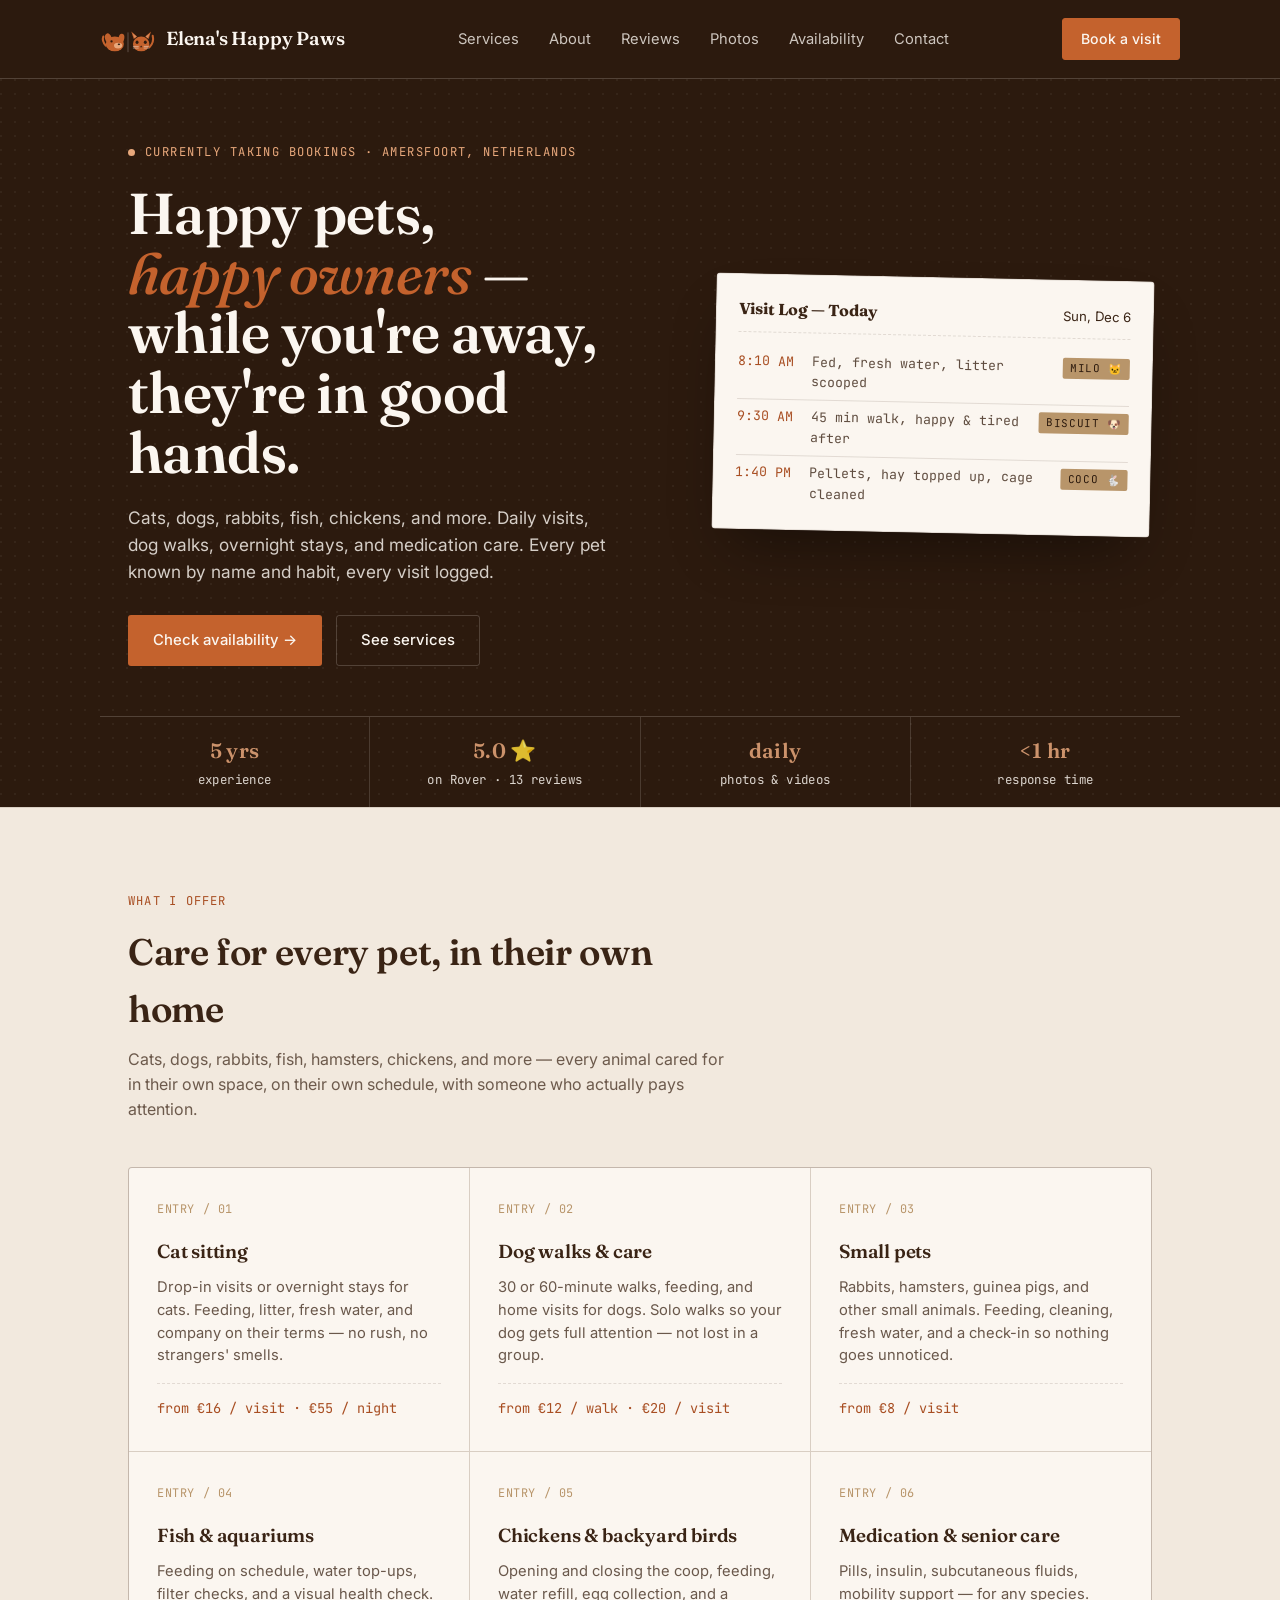
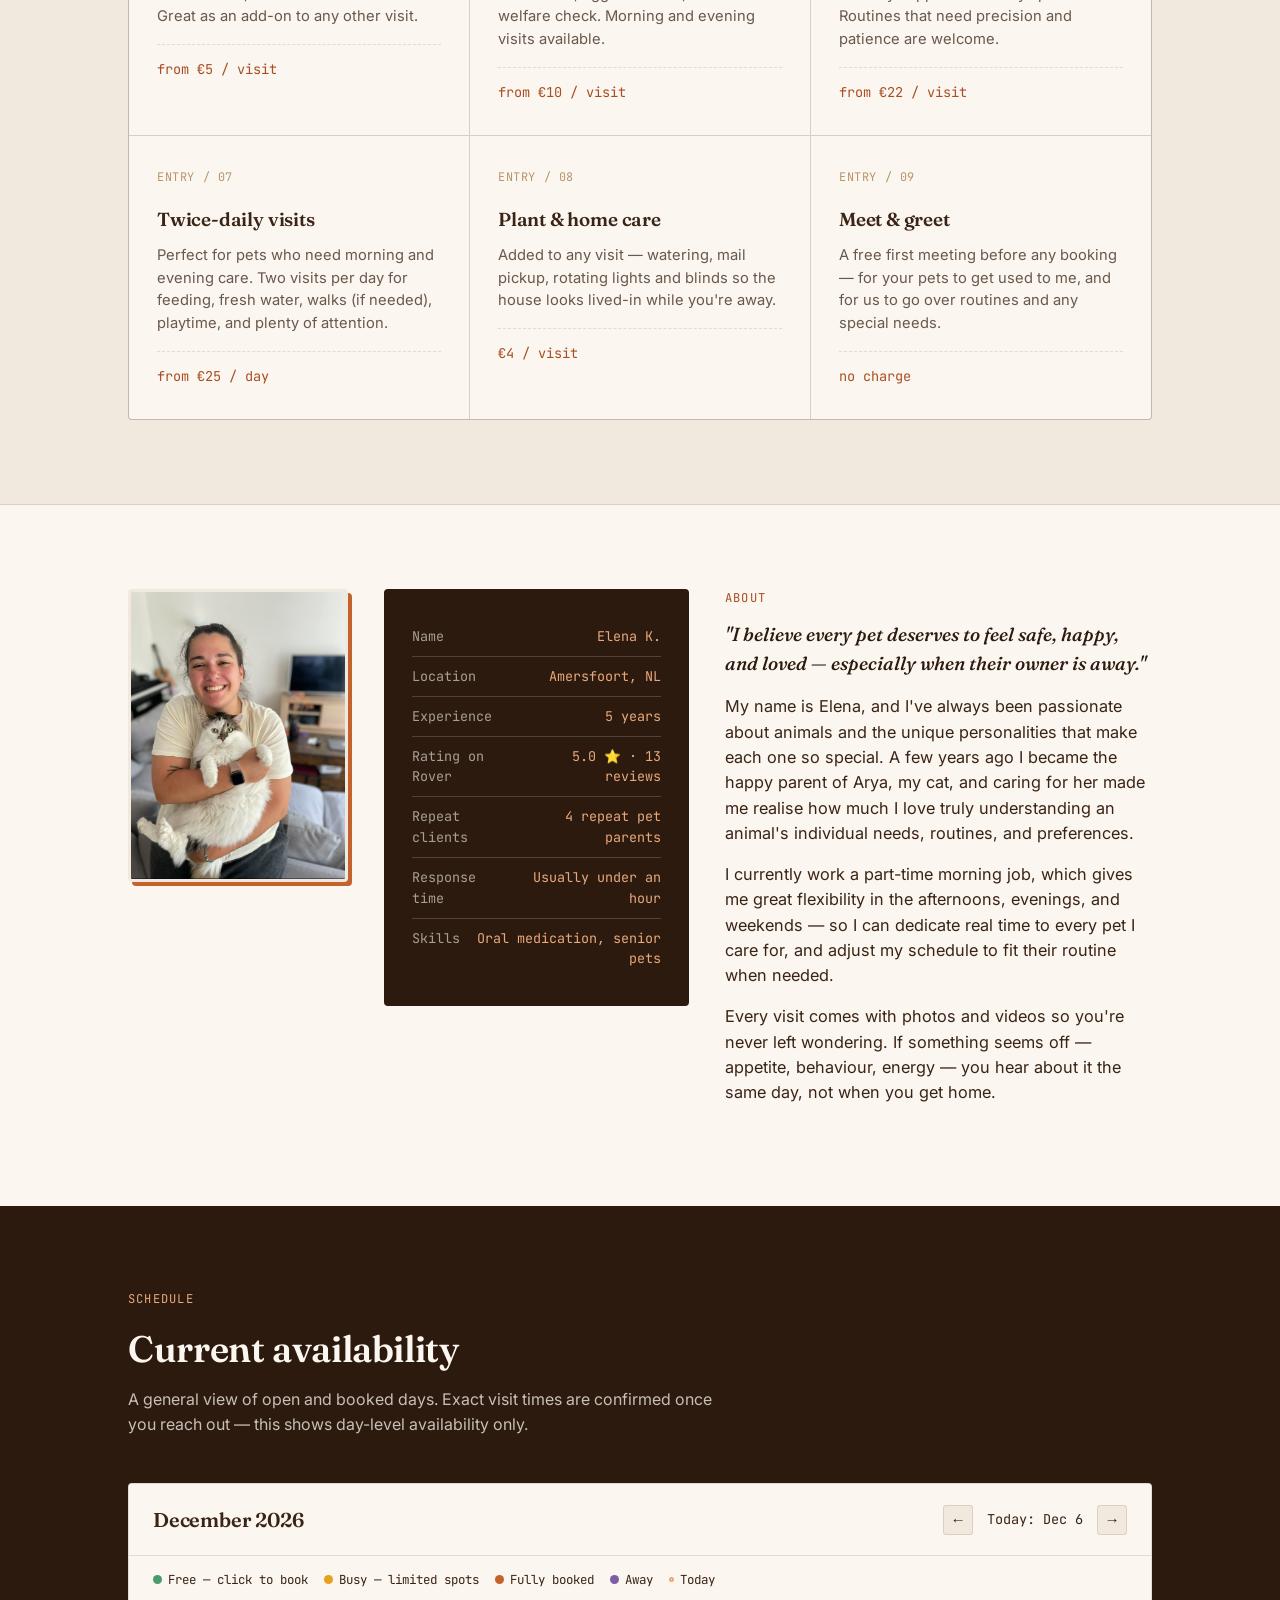
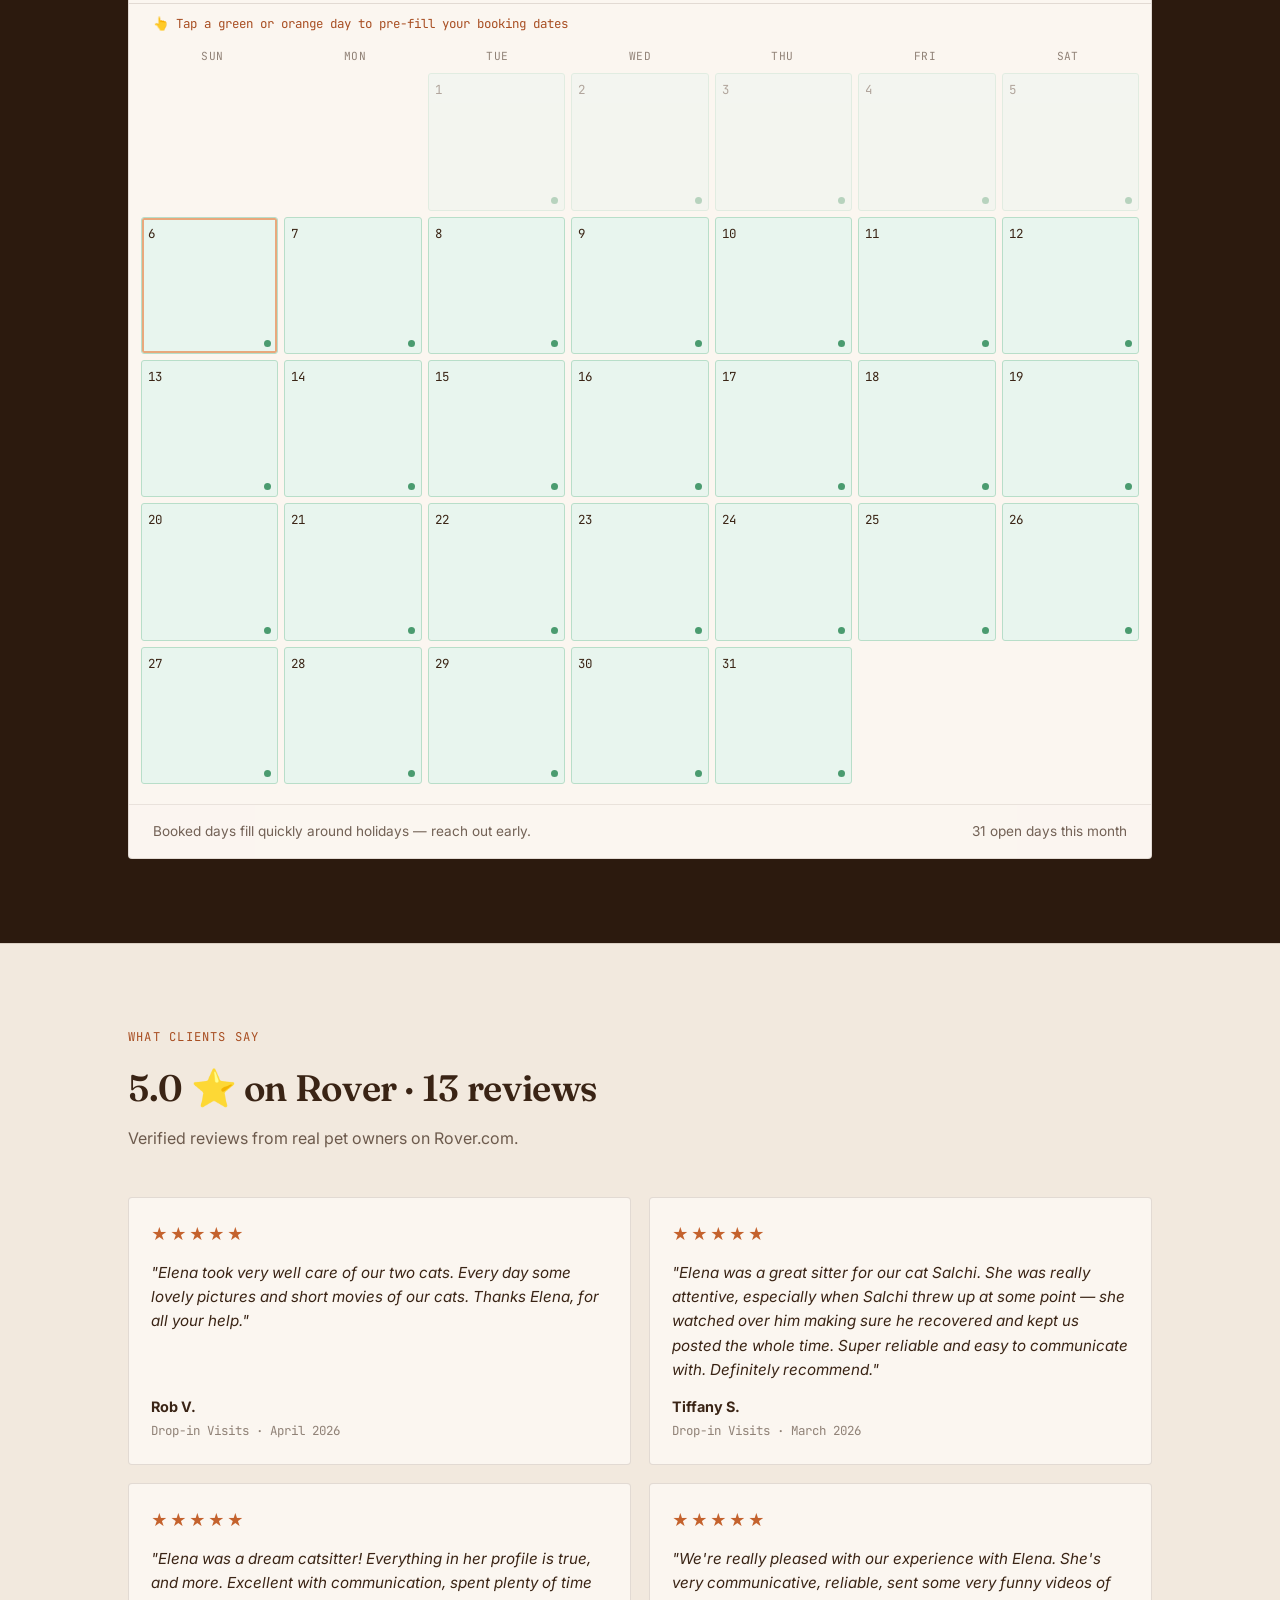
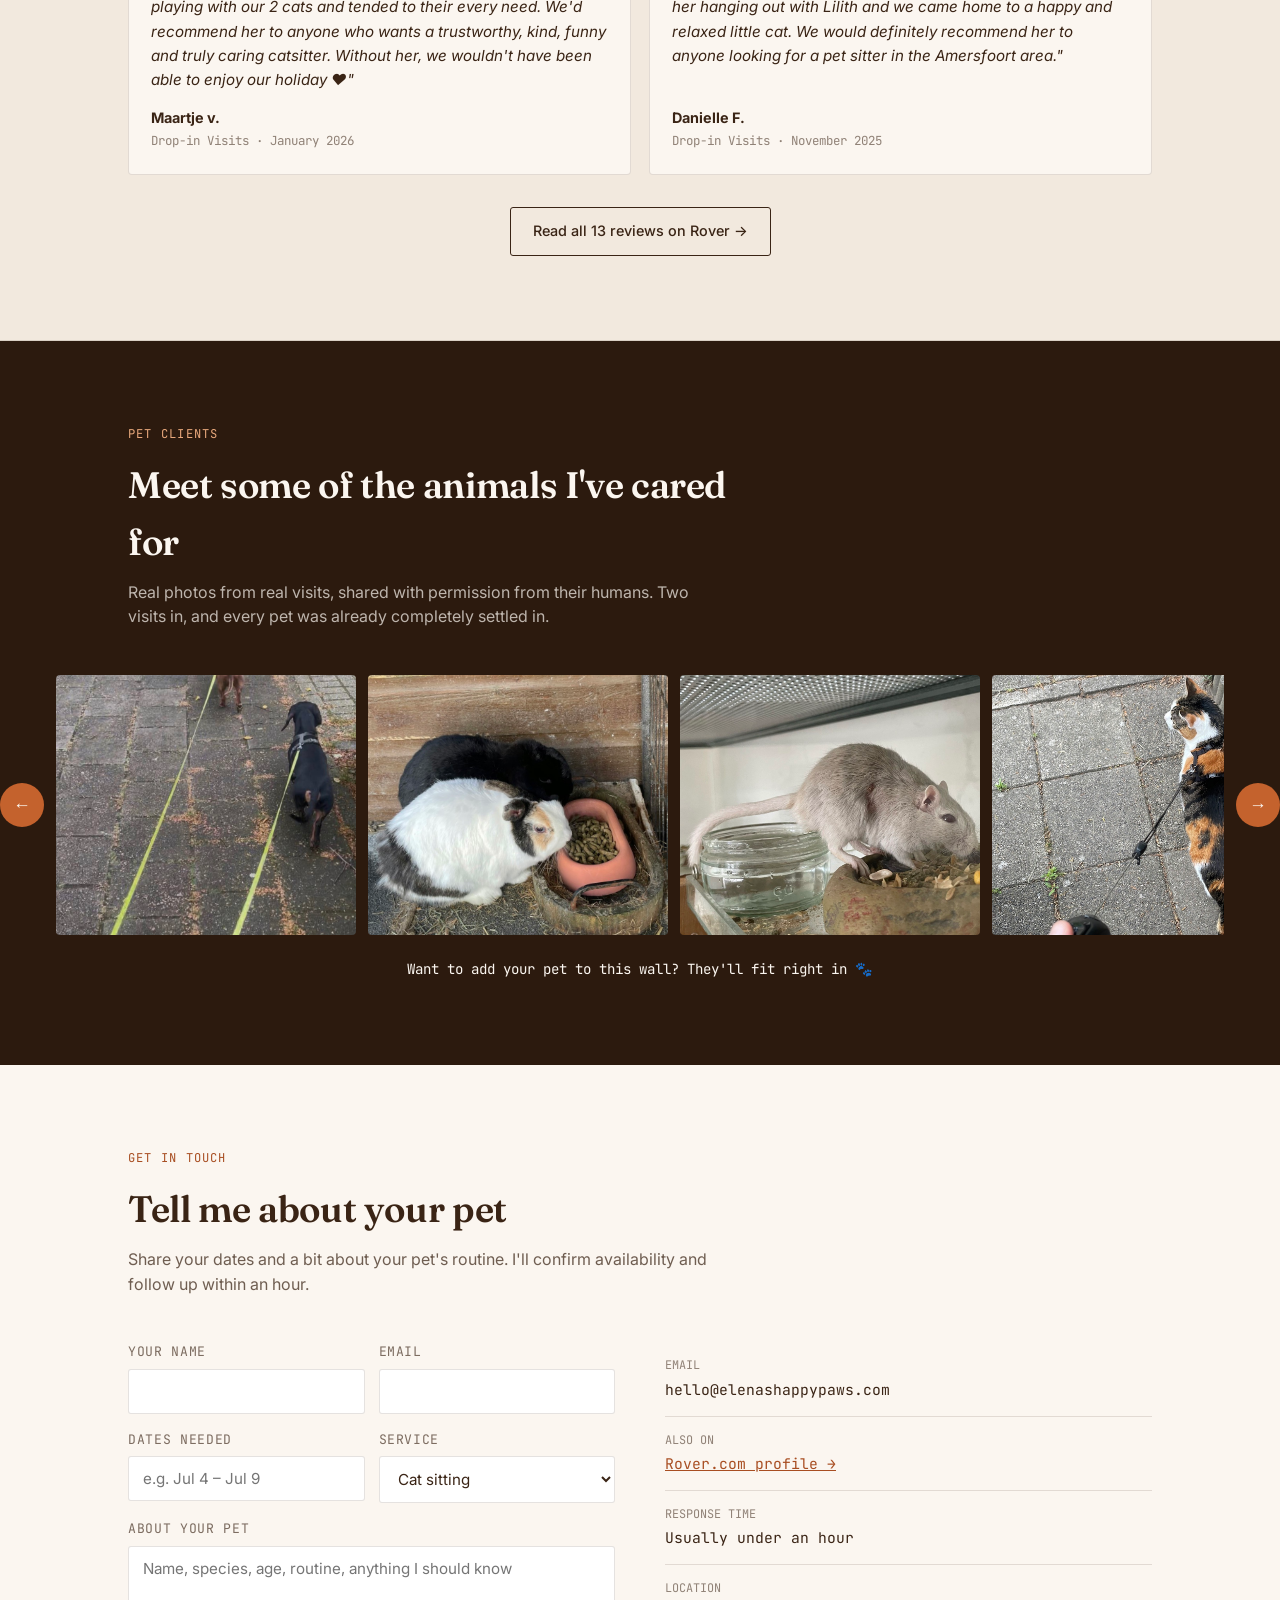
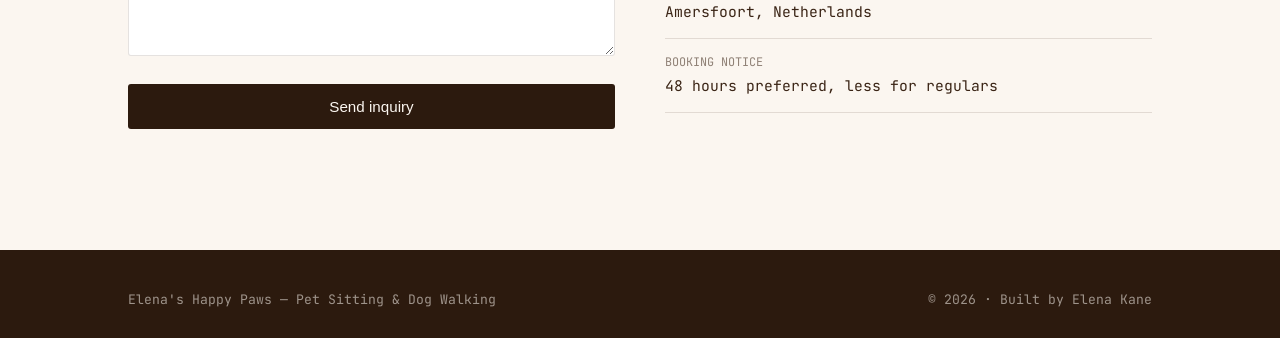
==== index.html @ c8a2ecb5 "automatic aupdates" ====
<!DOCTYPE html>
<html lang="en">
<head>
<meta charset="UTF-8">
<meta name="viewport" content="width=device-width, initial-scale=1.0">
<title>Elena's Happy Paws - Pet Sitting & Dog Walking</title>
<link rel="preconnect" href="https://fonts.googleapis.com">
<link rel="preconnect" href="https://fonts.gstatic.com" crossorigin>
<link href="https://fonts.googleapis.com/css2?family=Fraunces:ital,opsz,wght@0,9..144,400;0,9..144,500;0,9..144,600;0,9..144,700;1,9..144,500&family=Inter:wght@400;500;600&family=JetBrains+Mono:wght@400;500&display=swap" rel="stylesheet">
<style>
  :root{
    --ink:#2C1A0E;
    --paper:#FBF6F0;
    --paper-deep:#F2E9DE;
    --clay:#C4622D;
    --clay-deep:#A84E22;
    --charcoal:#3A2415;
    --sage:#B8956A;
    --ochre:#E8A87C;
    --line: rgba(58,36,21,0.13);
    --line-light: rgba(251,246,240,0.18);
  }
  *{margin:0;padding:0;box-sizing:border-box;}
  html{scroll-behavior:smooth;}
  body{
    background:var(--paper);
    color:var(--charcoal);
    font-family:'Inter',sans-serif;
    line-height:1.55;
    -webkit-font-smoothing:antialiased;
  }
  @media (prefers-reduced-motion: reduce){
    html{scroll-behavior:auto;}
    *{animation-duration:0.01ms !important; transition-duration:0.01ms !important;}
  }
  a{color:inherit;}
  h1,h2,h3{font-family:'Fraunces',serif; font-weight:600; letter-spacing:-0.01em;}
  .wrap{max-width:1080px; margin:0 auto; padding:0 28px;}
  :focus-visible{outline:2px solid var(--clay); outline-offset:3px; border-radius:2px;}

  /* ---------- HEADER ---------- */
  header{
    position:sticky; top:0; z-index:50;
    background:var(--ink);
    color:var(--paper);
    border-bottom:1px solid var(--line-light);
  }
  .nav{
    display:flex; align-items:center; justify-content:space-between;
    padding:18px 28px;
  }
  .brand{
    display:flex; align-items:center; gap:10px;
    font-family:'Fraunces',serif; font-weight:600; font-size:1.18rem;
    color:var(--paper); text-decoration:none;
    letter-spacing:-0.01em;
  }
  .brand .mark{ width:56px; height:34px; flex:none; }
  .navlinks{display:flex; gap:30px; list-style:none; font-size:0.92rem;}
  .navlinks a{text-decoration:none; color:var(--paper); opacity:0.78; transition:opacity .2s;}
  .navlinks a:hover{opacity:1;}
  .nav-cta{
    background:var(--clay); color:var(--paper); padding:9px 18px;
    border-radius:3px; text-decoration:none; font-size:0.88rem; font-weight:500;
    border:1px solid var(--clay); transition:background .2s, color .2s;
  }
  .nav-cta:hover{background:transparent; color:var(--clay);}
  @media (max-width: 720px){
    .navlinks{display:none;}
    .nav-cta{font-size:0.82rem; padding:8px 14px;}
  }

  /* ---------- HERO ---------- */
  .hero{
    background:var(--ink); color:var(--paper);
    position:relative; overflow:hidden; padding:64px 0 0;
  }
  .hero-grain{
    position:absolute; inset:0; opacity:0.05; pointer-events:none;
    background-image: radial-gradient(circle at 1px 1px, var(--paper) 1px, transparent 0);
    background-size: 14px 14px;
  }
  .hero-inner{
    position:relative; z-index:1;
    display:grid; grid-template-columns: 1.1fr 0.9fr; gap:50px;
    align-items:center; padding-bottom:50px;
  }
  @media (max-width: 880px){ .hero-inner{grid-template-columns:1fr; padding-bottom:36px;} }
  .eyebrow{
    font-family:'JetBrains Mono', monospace; font-size:0.76rem;
    letter-spacing:0.12em; text-transform:uppercase; color:var(--ochre);
    display:flex; align-items:center; gap:10px; margin-bottom:22px;
  }
  .eyebrow::before{
    content:""; display:inline-block; width:7px; height:7px;
    background:var(--ochre); border-radius:50%;
    animation:pulse 2.4s ease-in-out infinite;
  }
  @keyframes pulse{0%,100%{opacity:1;} 50%{opacity:.35;}}
  .hero h1{ font-size:clamp(2.4rem, 5vw, 3.6rem); line-height:1.04; margin-bottom:22px; }
  .hero h1 em{ font-style:italic; color:var(--clay); font-weight:500; }
  .hero p.lede{ font-size:1.08rem; max-width:480px; opacity:0.82; margin-bottom:30px; }
  .hero-actions{display:flex; gap:14px; flex-wrap:wrap;}
  .btn{
    display:inline-flex; align-items:center; gap:8px;
    padding:13px 24px; border-radius:3px; text-decoration:none;
    font-size:0.93rem; font-weight:500; font-family:'Inter',sans-serif;
    transition:transform .18s ease, background .18s ease, color .18s ease, border-color .18s;
    border:1px solid transparent; cursor:pointer;
  }
  .btn-primary{background:var(--clay); color:var(--paper);}
  .btn-primary:hover{background:var(--clay-deep); transform:translateY(-1px);}
  .btn-ghost{border-color:var(--line-light); color:var(--paper);}
  .btn-ghost:hover{border-color:var(--paper); transform:translateY(-1px);}

  .logbook-peek{
    background:var(--paper); color:var(--charcoal);
    border-radius:4px; padding:22px 22px 18px;
    font-family:'JetBrains Mono', monospace; font-size:0.82rem;
    box-shadow:0 30px 60px -20px rgba(0,0,0,0.45);
    transform:rotate(1.2deg); border:1px solid var(--line);
  }
  .logbook-peek .lp-head{
    display:flex; justify-content:space-between; align-items:baseline;
    border-bottom:1px dashed var(--line); padding-bottom:10px; margin-bottom:12px;
    font-family:'Inter',sans-serif;
  }
  .logbook-peek .lp-head strong{font-family:'Fraunces',serif; font-size:1rem;}
  .lp-row{display:flex; gap:10px; padding:7px 0; border-bottom:1px solid var(--line); align-items:baseline;}
  .lp-row:last-child{border-bottom:none;}
  .lp-time{color:var(--clay-deep); flex:none; width:64px;}
  .lp-note{color:var(--charcoal); opacity:0.8;}
  .lp-tag{
    margin-left:auto; flex:none; font-size:0.68rem; text-transform:uppercase;
    letter-spacing:0.06em; background:var(--sage); color:var(--ink);
    padding:2px 7px; border-radius:2px;
  }
  .hero-strip{ border-top:1px solid var(--line-light); display:flex; flex-wrap:wrap; }
  .hs-item{
    flex:1; min-width:160px; padding:18px 0; text-align:center;
    border-right:1px solid var(--line-light);
    font-family:'JetBrains Mono', monospace; font-size:0.78rem;
    letter-spacing:0.03em; opacity:0.85;
  }
  .hs-item:last-child{border-right:none;}
  .hs-item b{display:block; font-family:'Fraunces',serif; font-size:1.3rem; font-weight:600; color:var(--ochre); margin-bottom:2px;}

  /* ---------- SECTION SHELL ---------- */
  section{padding:84px 0;}
  .section-head{margin-bottom:46px; max-width:600px;}
  .section-label{
    font-family:'JetBrains Mono', monospace; font-size:0.76rem;
    text-transform:uppercase; letter-spacing:0.1em; color:var(--clay-deep);
    margin-bottom:12px; display:block;
  }
  .section-head h2{font-size:clamp(1.7rem,3vw,2.3rem); margin-bottom:10px;}
  .section-head p{opacity:0.72; font-size:1rem;}

  /* ---------- SERVICES ---------- */
  .services{background:var(--paper-deep); border-top:1px solid var(--line); border-bottom:1px solid var(--line);}
  .service-grid{
    display:grid; grid-template-columns:repeat(3,1fr); gap:1px;
    background:var(--line); border:1px solid var(--line); border-radius:4px; overflow:hidden;
  }
  @media (max-width: 800px){.service-grid{grid-template-columns:1fr;}}
  .service-card{ background:var(--paper); padding:32px 28px; transition:background .25s; }
  .service-card:hover{background:#fff;}
  .service-card .entry-no{
    font-family:'JetBrains Mono', monospace; font-size:0.74rem; color:var(--sage);
    margin-bottom:18px; letter-spacing:0.05em;
  }
  .service-card h3{font-size:1.18rem; margin-bottom:10px;}
  .service-card p{font-size:0.92rem; opacity:0.75; margin-bottom:16px;}
  .service-price{
    font-family:'JetBrains Mono', monospace; font-size:0.85rem;
    color:var(--clay-deep); border-top:1px dashed var(--line); padding-top:14px;
  }

  /* ---------- ABOUT ---------- */
  .about-grid{display:grid; grid-template-columns:220px 1fr 1.4fr; gap:36px; align-items:start;}
  @media (max-width:900px){.about-grid{grid-template-columns:1fr 1fr; gap:28px;}}
  @media (max-width:600px){.about-grid{grid-template-columns:1fr; gap:24px;}}
  .about-card{
    background:var(--ink); color:var(--paper); border-radius:4px;
    padding:28px; font-family:'JetBrains Mono', monospace; font-size:0.84rem;
  }
  .about-card .field{display:flex; justify-content:space-between; padding:9px 0; border-bottom:1px solid var(--line-light);}
  .about-card .field:last-child{border-bottom:none;}
  .about-card .field span:first-child{opacity:0.6;}
  .about-card .field span:last-child{color:var(--ochre); text-align:right;}
  .about-body p{margin-bottom:16px; font-size:1.02rem;}
  .about-body p:first-of-type{font-size:1.18rem; font-family:'Fraunces',serif; font-style:italic; font-weight:500; color:var(--ink);}

  /* Profile photo */
  .profile-photo-wrap{
    position:relative; display:block; width:100%;
  }
  .profile-photo{
    width:100%; border-radius:4px; display:block;
    border:3px solid var(--paper-deep);
    box-shadow: 4px 4px 0 var(--clay);
    object-fit:cover; aspect-ratio:3/4;
    background:var(--paper-deep);
  }
  .profile-photo-placeholder{
    width:100%; aspect-ratio:3/4;
    border-radius:4px; border:2px dashed var(--line);
    background:var(--paper-deep);
    display:flex; flex-direction:column; align-items:center; justify-content:center;
    gap:10px; color:var(--sage); font-family:'JetBrains Mono',monospace; font-size:0.75rem;
    text-align:center; padding:16px;
  }
  .profile-photo-placeholder svg{ opacity:0.4; }

  /* ---------- AVAILABILITY / CALENDAR ---------- */
  .calendar-wrap{ background:var(--ink); color:var(--paper); }
  .cal-card{
    background:var(--paper); color:var(--charcoal); border-radius:4px; overflow:hidden;
    border:1px solid var(--line);
  }
  .cal-top{
    display:flex; align-items:center; justify-content:space-between;
    padding:20px 24px; border-bottom:1px solid var(--line); flex-wrap:wrap; gap:12px;
  }
  .cal-top h3{font-size:1.25rem;}
  .cal-nav{display:flex; align-items:center; gap:14px; font-family:'JetBrains Mono',monospace; font-size:0.85rem;}
  .cal-nav button{
    background:var(--paper-deep); border:1px solid var(--line); border-radius:3px;
    width:30px; height:30px; cursor:pointer; font-size:0.95rem; color:var(--charcoal);
    transition:background .2s;
  }
  .cal-nav button:hover{background:var(--clay); color:var(--paper); border-color:var(--clay);}
  .cal-legend{display:flex; gap:16px; padding:14px 24px; font-size:0.78rem; font-family:'JetBrains Mono',monospace; border-bottom:1px solid var(--line); flex-wrap:wrap;}
  .leg-item{display:flex; align-items:center; gap:6px;}
  .leg-dot{width:9px; height:9px; border-radius:50%;}
  .grid-days{
    display:grid; grid-template-columns:repeat(7,1fr);
    font-family:'JetBrains Mono', monospace; font-size:0.7rem;
    text-transform:uppercase; letter-spacing:0.04em; opacity:0.55;
    padding:14px 12px 0;
  }
  .grid-days div{text-align:center; padding-bottom:8px;}
  .grid-dates{ display:grid; grid-template-columns:repeat(7,1fr); gap:6px; padding:0 12px 20px; }
  .date-cell{
    aspect-ratio:1; border-radius:3px; position:relative;
    display:flex; align-items:flex-start; justify-content:flex-start;
    padding:6px; font-family:'JetBrains Mono', monospace; font-size:0.78rem;
    border:1px solid var(--line); background:var(--paper); color:var(--charcoal);
  }
  .date-cell.empty{border:none; background:transparent;}
  .date-cell.today{box-shadow:inset 0 0 0 2px var(--ochre);}
  .date-cell .dot{ position:absolute; bottom:6px; right:6px; width:7px; height:7px; border-radius:50%; }
  .cal-foot{
    padding:16px 24px; border-top:1px solid var(--line);
    font-size:0.85rem; opacity:0.7; display:flex; justify-content:space-between; flex-wrap:wrap; gap:8px;
  }

  /* ---------- CONTACT ---------- */
  .contact-grid{display:grid; grid-template-columns:1fr 1fr; gap:50px;}
  @media (max-width:800px){.contact-grid{grid-template-columns:1fr;}}
  form{display:flex; flex-direction:column; gap:16px;}
  label{font-size:0.82rem; font-family:'JetBrains Mono',monospace; text-transform:uppercase; letter-spacing:0.05em; opacity:0.65; margin-bottom:6px; display:block;}
  input, textarea, select{
    width:100%; padding:12px 14px; border:1px solid var(--line); border-radius:3px;
    background:#fff; font-family:'Inter',sans-serif; font-size:0.95rem; color:var(--charcoal);
    transition:border-color .2s;
  }
  input:focus, textarea:focus, select:focus{border-color:var(--clay); outline:none;}
  textarea{resize:vertical; min-height:110px;}
  .field-row{display:grid; grid-template-columns:1fr 1fr; gap:14px;}
  @media (max-width:480px){.field-row{grid-template-columns:1fr;}}
  .submit-btn{
    background:var(--ink); color:var(--paper); border:none; padding:14px 24px;
    border-radius:3px; font-size:0.95rem; cursor:pointer; font-weight:500;
    transition:background .2s; margin-top:6px;
  }
  .submit-btn:hover{background:var(--clay-deep);}
  .contact-info{font-family:'JetBrains Mono', monospace; font-size:0.92rem;}
  .contact-info .ci-row{padding:14px 0; border-bottom:1px solid var(--line);}
  .contact-info .ci-row span{display:block; opacity:0.55; font-size:0.74rem; text-transform:uppercase; margin-bottom:4px;}
  .form-status{font-size:0.85rem; margin-top:4px; min-height:1.2em;}

  /* ---------- FOOTER ---------- */
  footer{background:var(--ink); color:var(--paper); padding:40px 0 28px;}
  .foot-inner{display:flex; justify-content:space-between; align-items:center; flex-wrap:wrap; gap:14px;}
  .foot-inner p{font-size:0.82rem; opacity:0.55; font-family:'JetBrains Mono', monospace;}

  /* ---------- REVIEWS ---------- */
  .reviews-section{background:var(--paper-deep); border-top:1px solid var(--line); border-bottom:1px solid var(--line);}
  .reviews-grid{ display:grid; grid-template-columns:repeat(2,1fr); gap:18px; margin-bottom:32px; }
  @media (max-width:700px){.reviews-grid{grid-template-columns:1fr;}}
  .review-card{
    background:var(--paper); border:1px solid var(--line); border-radius:4px;
    padding:24px 22px; display:flex; flex-direction:column; gap:14px;
  }
  .review-stars{color:var(--clay); font-size:1rem; letter-spacing:2px;}
  .review-text{font-size:0.95rem; line-height:1.6; color:var(--charcoal); flex:1; font-style:italic;}
  .review-meta{display:flex; flex-direction:column; gap:2px;}
  .review-meta strong{font-size:0.9rem;}
  .review-meta span{font-size:0.78rem; font-family:'JetBrains Mono',monospace; opacity:0.55;}
  .reviews-cta{text-align:center; margin-top:8px;}
  .btn-outline-dark{
    display:inline-flex; align-items:center; gap:8px;
    padding:12px 22px; border-radius:3px; text-decoration:none;
    font-size:0.9rem; font-weight:500;
    border:1px solid var(--charcoal); color:var(--charcoal);
    transition:background .2s, color .2s;
  }
  .btn-outline-dark:hover{background:var(--charcoal); color:var(--paper);}

  /* ---------- PHOTO STRIP ---------- */
  .gallery-section{background:var(--ink); color:var(--paper); padding:84px 0;}
  .gallery-section .section-head h2{color:var(--paper);}
  .gallery-section .section-head p{color:var(--paper); opacity:0.7;}
  .gallery-section .section-label{color:var(--ochre);}
  .strip-outer{ position:relative; display:flex; align-items:center; margin:0 0 24px; }
  .strip-viewport{ overflow:hidden; flex:1; cursor:grab; }
  .strip-viewport:active{cursor:grabbing;}
  .strip-track{ display:flex; gap:12px; will-change:transform; }
  .strip-slide{ flex:none; width:300px; height:260px; border-radius:4px; overflow:hidden; background:rgba(255,255,255,0.07); }
  .strip-slide img{ width:100%; height:100%; object-fit:cover; display:block; }
  .strip-btn{
    flex:none; width:44px; height:44px;
    background:var(--clay); border:none; border-radius:50%;
    color:var(--paper); font-size:1.1rem; cursor:pointer;
    z-index:2; transition:background .2s;
    display:flex; align-items:center; justify-content:center;
  }
  .strip-btn:hover{background:var(--clay-deep);}
  .strip-btn-left{margin-right:12px;}
  .strip-btn-right{margin-left:12px;}
  .gallery-note{ text-align:center; font-size:0.88rem; opacity:0.6; font-family:'JetBrains Mono',monospace; margin-top:8px; }

  /* ---------- CALENDAR COLOURS ---------- */
  .date-cell.status-free{background:#E8F5EE; border-color:#B8DEC9;}
  .date-cell.status-busy{background:#FEF3E2; border-color:#F5CC80;}
  .date-cell.status-full{background:#FAEAE4; border-color:#E8B49A;}
  .date-cell.status-away{background:#EEE8F5; border-color:#C9B8DE;}
  .date-cell.past{opacity:0.38; pointer-events:none;}
  .status-free .dot{background:#4A9B6F;}
  .status-busy .dot{background:#E8A020;}
  .status-full .dot{background:#C4622D;}
  .status-away .dot{background:#7B5EA7;}

  /* clickable free/busy days */
  .date-cell.clickable{cursor:pointer; transition:transform .15s, box-shadow .15s;}
  .date-cell.clickable:hover{transform:scale(1.08); box-shadow:0 4px 12px rgba(0,0,0,0.13); z-index:2; position:relative;}
  .date-cell.selected{box-shadow:inset 0 0 0 2px var(--clay) !important; font-weight:600;}

  /* small tooltip on hover */
  .date-cell.clickable::after{
    content: attr(data-tip);
    position:absolute; bottom:calc(100% + 6px); left:50%; transform:translateX(-50%);
    background:var(--ink); color:var(--paper);
    font-family:'JetBrains Mono',monospace; font-size:0.65rem;
    padding:4px 8px; border-radius:3px; white-space:nowrap;
    opacity:0; pointer-events:none; transition:opacity .15s;
    z-index:10;
  }
  .date-cell.clickable:hover::after{opacity:1;}

  /* date picker hint under calendar */
  .cal-pick-hint{
    padding:10px 24px 0; font-family:'JetBrains Mono',monospace; font-size:0.78rem;
    color:var(--clay-deep); min-height:1.4em;
  }

  /* reveal-on-scroll */
  .reveal{opacity:0; transform:translateY(16px); transition:opacity .6s ease, transform .6s ease;}
  .reveal.is-visible{opacity:1; transform:translateY(0);}
</style>
</head>
<body>

<header>
  <nav class="nav wrap" style="padding-left:0; padding-right:0;">
    <a href="#top" class="brand">
      <!-- CAT + DOG ICON -->
      <svg class="mark" viewBox="0 0 68 40" fill="none" xmlns="http://www.w3.org/2000/svg">
        <!-- DOG (left) -->
        <ellipse cx="18" cy="26" rx="11" ry="9" fill="#C4622D"/>
        <!-- dog ears -->
        <ellipse cx="10" cy="19" rx="4" ry="6" fill="#C4622D" transform="rotate(-15 10 19)"/>
        <ellipse cx="26" cy="19" rx="3.5" ry="5.5" fill="#C4622D" transform="rotate(10 26 19)"/>
        <!-- dog snout -->
        <ellipse cx="22" cy="28" rx="5" ry="3.5" fill="#E8A87C"/>
        <!-- dog nose -->
        <ellipse cx="23" cy="26.5" rx="1.5" ry="1" fill="#2C1A0E"/>
        <!-- dog eye -->
        <circle cx="14" cy="23" r="1.4" fill="#2C1A0E"/>
        <!-- dog tail -->
        <path d="M7 28 Q2 22 4 17" stroke="#C4622D" stroke-width="2.5" stroke-linecap="round" fill="none"/>

        <!-- divider -->
        <line x1="34" y1="12" x2="34" y2="36" stroke="#FBF6F0" stroke-width="1" opacity="0.3"/>

        <!-- CAT (right) -->
        <ellipse cx="50" cy="26" rx="10" ry="9" fill="#C4622D"/>
        <!-- cat ears — pointy -->
        <polygon points="41,20 38,11 45,17" fill="#C4622D"/>
        <polygon points="59,20 62,11 55,17" fill="#C4622D"/>
        <!-- inner ear -->
        <polygon points="42,19 39.5,13 44.5,17" fill="#E8A87C" opacity="0.6"/>
        <polygon points="58,19 60.5,13 55.5,17" fill="#E8A87C" opacity="0.6"/>
        <!-- cat eyes -->
        <ellipse cx="45" cy="24" rx="1.8" ry="2.2" fill="#2C1A0E"/>
        <ellipse cx="55" cy="24" rx="1.8" ry="2.2" fill="#2C1A0E"/>
        <!-- cat nose -->
        <polygon points="50,28 48.5,30 51.5,30" fill="#2C1A0E"/>
        <!-- cat whiskers -->
        <line x1="40" y1="29" x2="47" y2="29" stroke="#FBF6F0" stroke-width="0.8" opacity="0.7"/>
        <line x1="40" y1="31" x2="47" y2="31" stroke="#FBF6F0" stroke-width="0.8" opacity="0.7"/>
        <line x1="53" y1="29" x2="60" y2="29" stroke="#FBF6F0" stroke-width="0.8" opacity="0.7"/>
        <line x1="53" y1="31" x2="60" y2="31" stroke="#FBF6F0" stroke-width="0.8" opacity="0.7"/>
        <!-- cat tail -->
        <path d="M60 30 Q66 24 64 16" stroke="#C4622D" stroke-width="2.5" stroke-linecap="round" fill="none"/>
      </svg>
      Elena's Happy Paws
    </a>
    <ul class="navlinks">
      <li><a href="#services">Services</a></li>
      <li><a href="#about">About</a></li>
      <li><a href="#reviews">Reviews</a></li>
      <li><a href="#photos">Photos</a></li>
      <li><a href="#availability">Availability</a></li>
      <li><a href="#contact">Contact</a></li>
    </ul>
    <a href="#contact" class="nav-cta">Book a visit</a>
  </nav>
</header>

<main id="top">

  <!-- HERO -->
  <div class="hero">
    <div class="hero-grain"></div>
    <div class="wrap hero-inner">
      <div>
        <span class="eyebrow">Currently taking bookings · Amersfoort, Netherlands</span>
        <h1>Happy pets,<br><em>happy owners</em> —<br>while you're away,<br>they're in good hands.</h1>
        <p class="lede">Cats, dogs, rabbits, fish, chickens, and more. Daily visits, dog walks, overnight stays, and medication care. Every pet known by name and habit, every visit logged.</p>
        <div class="hero-actions">
          <a href="#contact" class="btn btn-primary">Check availability →</a>
          <a href="#services" class="btn btn-ghost">See services</a>
        </div>
      </div>
      <div>
        <div class="logbook-peek">
          <div class="lp-head">
            <strong>Visit Log — Today</strong>
            <span id="logbook-date"></span>
          </div>
          <div class="lp-row"><span class="lp-time">8:10 AM</span><span class="lp-note">Fed, fresh water, litter scooped</span><span class="lp-tag">Milo 🐱</span></div>
          <div class="lp-row"><span class="lp-time">9:30 AM</span><span class="lp-note">45 min walk, happy &amp; tired after</span><span class="lp-tag">Biscuit 🐶</span></div>
          <div class="lp-row"><span class="lp-time">1:40 PM</span><span class="lp-note">Pellets, hay topped up, cage cleaned</span><span class="lp-tag">Coco 🐇</span></div>
        </div>
      </div>
    </div>
    <div class="wrap hero-strip" style="padding:0;">
      <div class="hs-item"><b>5 yrs</b>experience</div>
      <div class="hs-item"><b>5.0 ⭐</b>on Rover · 13 reviews</div>
      <div class="hs-item"><b>daily</b>photos &amp; videos</div>
      <div class="hs-item"><b>&lt;1 hr</b>response time</div>
    </div>
  </div>

  <!-- SERVICES -->
  <section class="services" id="services">
    <div class="wrap">
      <div class="section-head reveal">
        <span class="section-label">What I offer</span>
        <h2>Care for every pet, in their own home</h2>
        <p>Cats, dogs, rabbits, fish, hamsters, chickens, and more — every animal cared for in their own space, on their own schedule, with someone who actually pays attention.</p>
      </div>
      <div class="service-grid reveal">
        <div class="service-card">
          <div class="entry-no">ENTRY / 01</div>
          <h3>Cat sitting</h3>
          <p>Drop-in visits or overnight stays for cats. Feeding, litter, fresh water, and company on their terms — no rush, no strangers' smells.</p>
          <div class="service-price">from €16 / visit · €55 / night</div>
        </div>
        <div class="service-card">
          <div class="entry-no">ENTRY / 02</div>
          <h3>Dog walks &amp; care</h3>
          <p>30 or 60-minute walks, feeding, and home visits for dogs. Solo walks so your dog gets full attention — not lost in a group.</p>
          <div class="service-price">from €12 / walk · €20 / visit</div>
        </div>
        <div class="service-card">
          <div class="entry-no">ENTRY / 03</div>
          <h3>Small pets</h3>
          <p>Rabbits, hamsters, guinea pigs, and other small animals. Feeding, cleaning, fresh water, and a check-in so nothing goes unnoticed.</p>
          <div class="service-price">from €8 / visit</div>
        </div>
        <div class="service-card">
          <div class="entry-no">ENTRY / 04</div>
          <h3>Fish &amp; aquariums</h3>
          <p>Feeding on schedule, water top-ups, filter checks, and a visual health check. Great as an add-on to any other visit.</p>
          <div class="service-price">from €5 / visit</div>
        </div>
        <div class="service-card">
          <div class="entry-no">ENTRY / 05</div>
          <h3>Chickens &amp; backyard birds</h3>
          <p>Opening and closing the coop, feeding, water refill, egg collection, and a welfare check. Morning and evening visits available.</p>
          <div class="service-price">from €10 / visit</div>
        </div>
        <div class="service-card">
          <div class="entry-no">ENTRY / 06</div>
          <h3>Medication &amp; senior care</h3>
          <p>Pills, insulin, subcutaneous fluids, mobility support — for any species. Routines that need precision and patience are welcome.</p>
          <div class="service-price">from €22 / visit</div>
        </div>
        <div class="service-card">
          <div class="entry-no">ENTRY / 07</div>
          <h3>Twice-daily visits</h3>
          <p>Perfect for pets who need morning and evening care. Two visits per day for feeding, fresh water, walks (if needed), playtime, and plenty of attention.</p>
          <div class="service-price">from €25 / day</div>
        </div>
        <div class="service-card">
          <div class="entry-no">ENTRY / 08</div>
          <h3>Plant &amp; home care</h3>
          <p>Added to any visit — watering, mail pickup, rotating lights and blinds so the house looks lived-in while you're away.</p>
          <div class="service-price">€4 / visit</div>
        </div>
        <div class="service-card">
          <div class="entry-no">ENTRY / 09</div>
          <h3>Meet &amp; greet</h3>
          <p>A free first meeting before any booking — for your pets to get used to me, and for us to go over routines and any special needs.</p>
          <div class="service-price">no charge</div>
        </div>
      </div>
    </div>
  </section>

  <section id="about">
    <div class="wrap about-grid">

      <!-- Column 1: Profile photo -->
      <div class="profile-photo-wrap reveal">
        <img
          src="images/elena.jpg"
          alt="Elena — Elena's Happy Paws"
          class="profile-photo"
          onerror="this.style.display='none'; this.nextElementSibling.style.display='flex';"
        >
        <div class="profile-photo-placeholder" style="display:none;">
          <svg width="40" height="40" viewBox="0 0 48 48" fill="none">
            <circle cx="24" cy="18" r="10" stroke="#B8956A" stroke-width="2"/>
            <path d="M6 42 C6 32 42 32 42 42" stroke="#B8956A" stroke-width="2" stroke-linecap="round"/>
          </svg>
          <span>Upload <strong>images/elena.jpg</strong><br>to GitHub</span>
        </div>
      </div>

      <!-- Column 2: Info card -->
      <div class="about-card reveal">
        <div class="field"><span>Name</span><span>Elena K.</span></div>
        <div class="field"><span>Location</span><span>Amersfoort, NL</span></div>
        <div class="field"><span>Experience</span><span>5 years</span></div>
        <div class="field"><span>Rating on Rover</span><span>5.0 ⭐ · 13 reviews</span></div>
        <div class="field"><span>Repeat clients</span><span>4 repeat pet parents</span></div>
        <div class="field"><span>Response time</span><span>Usually under an hour</span></div>
        <div class="field"><span>Skills</span><span>Oral medication, senior pets</span></div>
      </div>

      <!-- Column 3: Bio text -->
      <div class="about-body reveal">
        <span class="section-label">About</span>
        <p>"I believe every pet deserves to feel safe, happy, and loved — especially when their owner is away."</p>
        <p>My name is Elena, and I've always been passionate about animals and the unique personalities that make each one so special. A few years ago I became the happy parent of Arya, my cat, and caring for her made me realise how much I love truly understanding an animal's individual needs, routines, and preferences.</p>
        <p>I currently work a part-time morning job, which gives me great flexibility in the afternoons, evenings, and weekends — so I can dedicate real time to every pet I care for, and adjust my schedule to fit their routine when needed.</p>
        <p>Every visit comes with photos and videos so you're never left wondering. If something seems off — appetite, behaviour, energy — you hear about it the same day, not when you get home.</p>
      </div>

    </div>
  </section>

  <!-- AVAILABILITY CALENDAR -->
  <section class="calendar-wrap" id="availability">
    <div class="wrap">
      <div class="section-head reveal" style="color:var(--paper);">
        <span class="section-label" style="color:var(--ochre);">Schedule</span>
        <h2 style="color:var(--paper);">Current availability</h2>
        <p style="opacity:0.75;">A general view of open and booked days. Exact visit times are confirmed once you reach out — this shows day-level availability only.</p>
      </div>
      <div class="cal-card reveal">
        <div class="cal-top">
          <h3 id="cal-month-label"></h3>
          <div class="cal-nav">
            <button id="cal-prev" aria-label="Previous month">←</button>
            <span id="cal-today-label"></span>
            <button id="cal-next" aria-label="Next month">→</button>
          </div>
        </div>
        <div class="cal-legend">
          <div class="leg-item"><span class="leg-dot" style="background:#4A9B6F;"></span> Free — click to book</div>
          <div class="leg-item"><span class="leg-dot" style="background:#E8A020;"></span> Busy — limited spots</div>
          <div class="leg-item"><span class="leg-dot" style="background:#C4622D;"></span> Fully booked</div>
          <div class="leg-item"><span class="leg-dot" style="background:#7B5EA7;"></span> Away</div>
          <div class="leg-item"><span class="leg-dot" style="background:transparent; border:2px solid var(--ochre); width:5px; height:5px;"></span> Today</div>
        </div>
        <div class="cal-pick-hint" id="cal-pick-hint">👆 Tap a green or orange day to pre-fill your booking dates</div>
        <div class="grid-days">
          <div>Sun</div><div>Mon</div><div>Tue</div><div>Wed</div><div>Thu</div><div>Fri</div><div>Sat</div>
        </div>
        <div class="grid-dates" id="cal-grid"></div>
        <div class="cal-foot">
          <span>Booked days fill quickly around holidays — reach out early.</span>
          <span id="cal-open-count"></span>
        </div>
      </div>
    </div>
  </section>

  <!-- REVIEWS -->
  <section class="reviews-section" id="reviews">
    <div class="wrap">
      <div class="section-head reveal">
        <span class="section-label">What clients say</span>
        <h2>5.0 ⭐ on Rover · 13 reviews</h2>
        <p>Verified reviews from real pet owners on Rover.com.</p>
      </div>
      <div class="reviews-grid reveal">
        <div class="review-card">
          <div class="review-stars">★★★★★</div>
          <p class="review-text">"Elena took very well care of our two cats. Every day some lovely pictures and short movies of our cats. Thanks Elena, for all your help."</p>
          <div class="review-meta"><strong>Rob V.</strong><span>Drop-in Visits · April 2026</span></div>
        </div>
        <div class="review-card">
          <div class="review-stars">★★★★★</div>
          <p class="review-text">"Elena was a great sitter for our cat Salchi. She was really attentive, especially when Salchi threw up at some point — she watched over him making sure he recovered and kept us posted the whole time. Super reliable and easy to communicate with. Definitely recommend."</p>
          <div class="review-meta"><strong>Tiffany S.</strong><span>Drop-in Visits · March 2026</span></div>
        </div>
        <div class="review-card">
          <div class="review-stars">★★★★★</div>
          <p class="review-text">"Elena was a dream catsitter! Everything in her profile is true, and more. Excellent with communication, spent plenty of time playing with our 2 cats and tended to their every need. We'd recommend her to anyone who wants a trustworthy, kind, funny and truly caring catsitter. Without her, we wouldn't have been able to enjoy our holiday ❤️"</p>
          <div class="review-meta"><strong>Maartje v.</strong><span>Drop-in Visits · January 2026</span></div>
        </div>
        <div class="review-card">
          <div class="review-stars">★★★★★</div>
          <p class="review-text">"We're really pleased with our experience with Elena. She's very communicative, reliable, sent some very funny videos of her hanging out with Lilith and we came home to a happy and relaxed little cat. We would definitely recommend her to anyone looking for a pet sitter in the Amersfoort area."</p>
          <div class="review-meta"><strong>Danielle F.</strong><span>Drop-in Visits · November 2025</span></div>
        </div>
      </div>
      <div class="reviews-cta reveal">
        <a href="https://www.rover.com/members/elena-k-trusted-by-cats-approved-by-dogs/" target="_blank" rel="noopener" class="btn btn-outline-dark">Read all 13 reviews on Rover →</a>
      </div>
    </div>
  </section>

  <!-- PHOTO STRIP -->
  <section class="gallery-section" id="photos">
    <div class="wrap">
      <div class="section-head reveal">
        <span class="section-label">Pet clients</span>
        <h2>Meet some of the animals I've cared for</h2>
        <p>Real photos from real visits, shared with permission from their humans. Two visits in, and every pet was already completely settled in.</p>
      </div>
    </div>
    <div class="strip-outer reveal">
      <button class="strip-btn strip-btn-left" id="stripPrev" aria-label="Previous photos">←</button>
      <div class="strip-viewport" id="stripViewport">
        <div class="strip-track" id="stripTrack">
          <!-- =====================================================
               ADD YOUR PHOTOS HERE
               Upload photos to your GitHub /images folder
               named pet1.jpg, pet2.jpg ... pet25.jpg
          ====================================================== -->
          <div class="strip-slide"><img src="images/pet1.jpg"  alt="Pet photo 1"  onerror="this.closest('.strip-slide').style.display='none'"></div>
          <div class="strip-slide"><img src="images/pet2.jpg"  alt="Pet photo 2"  onerror="this.closest('.strip-slide').style.display='none'"></div>
          <div class="strip-slide"><img src="images/pet3.jpg"  alt="Pet photo 3"  onerror="this.closest('.strip-slide').style.display='none'"></div>
          <div class="strip-slide"><img src="images/pet4.jpg"  alt="Pet photo 4"  onerror="this.closest('.strip-slide').style.display='none'"></div>
          <div class="strip-slide"><img src="images/pet5.jpg"  alt="Pet photo 5"  onerror="this.closest('.strip-slide').style.display='none'"></div>
          <div class="strip-slide"><img src="images/pet6.jpg"  alt="Pet photo 6"  onerror="this.closest('.strip-slide').style.display='none'"></div>
          <div class="strip-slide"><img src="images/pet7.jpg"  alt="Pet photo 7"  onerror="this.closest('.strip-slide').style.display='none'"></div>
          <div class="strip-slide"><img src="images/pet8.jpg"  alt="Pet photo 8"  onerror="this.closest('.strip-slide').style.display='none'"></div>
          <div class="strip-slide"><img src="images/pet9.jpg"  alt="Pet photo 9"  onerror="this.closest('.strip-slide').style.display='none'"></div>
          <div class="strip-slide"><img src="images/pet10.jpg" alt="Pet photo 10" onerror="this.closest('.strip-slide').style.display='none'"></div>
          <div class="strip-slide"><img src="images/pet11.jpg" alt="Pet photo 11" onerror="this.closest('.strip-slide').style.display='none'"></div>
          <div class="strip-slide"><img src="images/pet12.jpg" alt="Pet photo 12" onerror="this.closest('.strip-slide').style.display='none'"></div>
          <div class="strip-slide"><img src="images/pet13.jpg" alt="Pet photo 13" onerror="this.closest('.strip-slide').style.display='none'"></div>
          <div class="strip-slide"><img src="images/pet14.jpg" alt="Pet photo 14" onerror="this.closest('.strip-slide').style.display='none'"></div>
          <div class="strip-slide"><img src="images/pet15.jpg" alt="Pet photo 15" onerror="this.closest('.strip-slide').style.display='none'"></div>
          <div class="strip-slide"><img src="images/pet16.jpg" alt="Pet photo 16" onerror="this.closest('.strip-slide').style.display='none'"></div>
          <div class="strip-slide"><img src="images/pet17.jpg" alt="Pet photo 17" onerror="this.closest('.strip-slide').style.display='none'"></div>
          <div class="strip-slide"><img src="images/pet18.jpg" alt="Pet photo 18" onerror="this.closest('.strip-slide').style.display='none'"></div>
          <div class="strip-slide"><img src="images/pet19.jpg" alt="Pet photo 19" onerror="this.closest('.strip-slide').style.display='none'"></div>
          <div class="strip-slide"><img src="images/pet20.jpg" alt="Pet photo 20" onerror="this.closest('.strip-slide').style.display='none'"></div>
          <div class="strip-slide"><img src="images/pet21.jpg" alt="Pet photo 21" onerror="this.closest('.strip-slide').style.display='none'"></div>
          <div class="strip-slide"><img src="images/pet22.jpg" alt="Pet photo 22" onerror="this.closest('.strip-slide').style.display='none'"></div>
          <div class="strip-slide"><img src="images/pet23.jpg" alt="Pet photo 23" onerror="this.closest('.strip-slide').style.display='none'"></div>
          <div class="strip-slide"><img src="images/pet24.jpg" alt="Pet photo 24" onerror="this.closest('.strip-slide').style.display='none'"></div>
          <div class="strip-slide"><img src="images/pet25.jpg" alt="Pet photo 25" onerror="this.closest('.strip-slide').style.display='none'"></div>
        </div>
      </div>
      <button class="strip-btn strip-btn-right" id="stripNext" aria-label="Next photos">→</button>
    </div>
    <div class="wrap">
      <p class="gallery-note reveal">Want to add your pet to this wall? They'll fit right in 🐾</p>
    </div>
  </section>

  <!-- CONTACT -->
  <section id="contact">
    <div class="wrap">
      <div class="section-head reveal">
        <span class="section-label">Get in touch</span>
        <h2>Tell me about your pet</h2>
        <p>Share your dates and a bit about your pet's routine. I'll confirm availability and follow up within an hour.</p>
      </div>
      <div class="contact-grid">
        <form class="reveal" id="contact-form">
          <div class="field-row">
            <div>
              <label for="fname">Your name</label>
              <input id="fname" name="name" type="text" required>
            </div>
            <div>
              <label for="femail">Email</label>
              <input id="femail" name="email" type="email" required>
            </div>
          </div>
          <div class="field-row">
            <div>
              <label for="fdates">Dates needed</label>
              <input id="fdates" name="dates" type="text" placeholder="e.g. Jul 4 – Jul 9">
            </div>
            <div>
              <label for="fservice">Service</label>
              <select id="fservice" name="service">
                <option>Cat sitting</option>
                <option>Dog walks &amp; care</option>
                <option>Small pets</option>
                <option>Fish &amp; aquariums</option>
                <option>Chickens &amp; backyard birds</option>
                <option>Medication &amp; senior care</option>
                <option>Twice-daily visits</option>
                <option>Multi-pet household</option>
                <option>Not sure yet</option>
              </select>
            </div>
          </div>
          <div>
            <label for="fmessage">About your pet</label>
            <textarea id="fmessage" name="message" placeholder="Name, species, age, routine, anything I should know"></textarea>
          </div>
          <button type="submit" class="submit-btn" id="submit-btn">Send inquiry</button>
          <p class="form-status" id="form-status"></p>
        </form>
        <div class="contact-info reveal">
          <div class="ci-row"><span>Email</span>hello@elenashappypaws.com</div>
          <div class="ci-row"><span>Also on</span><a href="https://www.rover.com/members/elena-k-trusted-by-cats-approved-by-dogs/" target="_blank" rel="noopener" style="color:var(--clay-deep);">Rover.com profile →</a></div>
          <div class="ci-row"><span>Response time</span>Usually under an hour</div>
          <div class="ci-row"><span>Location</span>Amersfoort, Netherlands</div>
          <div class="ci-row"><span>Booking notice</span>48 hours preferred, less for regulars</div>
        </div>
      </div>
    </div>
  </section>

</main>

<footer>
  <div class="wrap foot-inner">
    <p>Elena's Happy Paws — Pet Sitting &amp; Dog Walking</p>
    <p>© 2026 · Built by Elena Kane</p>
  </div>
</footer>

<script>
  // ---- Reveal on scroll ----
  const revealEls = document.querySelectorAll('.reveal');
  const io = new IntersectionObserver((entries) => {
    entries.forEach(e => { if(e.isIntersecting){ e.target.classList.add('is-visible'); io.unobserve(e.target); } });
  }, {threshold:0.12});
  revealEls.forEach(el => io.observe(el));

  // ---- Live date in logbook card ----
  const days = ['Sun','Mon','Tue','Wed','Thu','Fri','Sat'];
  const months = ['Jan','Feb','Mar','Apr','May','Jun','Jul','Aug','Sep','Oct','Nov','Dec'];
  const now = new Date();
  document.getElementById('logbook-date').textContent =
    days[now.getDay()] + ', ' + months[now.getMonth()] + ' ' + now.getDate();

  // ================================================================
  // CALENDAR — edit your availability here using date RANGES
  // Much easier than listing every single day!
  //
  // Format: { from: "YYYY-MM-DD", to: "YYYY-MM-DD", status: "..." }
  //   free  = green  (available, clients can click to book)
  //   busy  = orange (some slots taken, still bookable)
  //   full  = red    (fully booked, not available)
  //   away  = purple (you're travelling, not available at all)
  //
  // Single days: set from and to to the same date
  // ================================================================
  const RANGES = [
    { from: "2026-07-01", to: "2026-07-08", status: "busy" },
    { from: "2026-07-09", to: "2026-07-23", status: "full" },
    { from: "2026-07-24", to: "2026-07-24", status: "busy" },
    { from: "2026-07-26", to: "2026-07-29", status: "busy" },
    { from: "2026-07-30", to: "2026-07-30", status: "full" },
    { from: "2026-07-31", to: "2026-08-01", status: "busy" },
    { from: "2026-08-02", to: "2026-08-03", status: "full" },
    { from: "2026-08-04", to: "2026-08-11", status: "away" },
    { from: "2026-08-12", to: "2026-08-27", status: "busy" },
  ];

  // Builds a flat lookup from the ranges above — no need to touch this
  function buildSchedule(ranges){
    const map = {};
    ranges.forEach(({ from, to, status }) => {
      const start = new Date(from), end = new Date(to);
      for(let d = new Date(start); d <= end; d.setDate(d.getDate()+1)){
        const key = d.toISOString().slice(0,10);
        map[key] = status;
      }
    });
    return map;
  }
  const SCHEDULE = buildSchedule(RANGES);

  const TODAY = new Date();
  let viewYear = TODAY.getFullYear();
  let viewMonth = TODAY.getMonth();
  const monthNames = ["January","February","March","April","May","June","July","August","September","October","November","December"];
  const monthShort = ["Jan","Feb","Mar","Apr","May","Jun","Jul","Aug","Sep","Oct","Nov","Dec"];

  function pad(n){ return String(n).padStart(2,'0'); }

  // Date selection state
  let pickStart = null, pickEnd = null;

  function dateKey(y,m,d){ return `${y}-${pad(m+1)}-${pad(d)}`; }
  function friendlyDate(y,m,d){ return `${d} ${monthShort[m]} ${y}`; }
  function isBookable(status){ return status === 'free' || status === 'busy'; }

  function updateFormDates(){
    const field = document.getElementById('fdates');
    if(!field) return;
    if(pickStart && pickEnd){
      const [sy,sm,sd] = pickStart.split('-').map(Number);
      const [ey,em,ed] = pickEnd.split('-').map(Number);
      field.value = `${friendlyDate(sy,sm-1,sd)} – ${friendlyDate(ey,em-1,ed)}`;
    } else if(pickStart){
      const [sy,sm,sd] = pickStart.split('-').map(Number);
      field.value = friendlyDate(sy,sm-1,sd);
    }
  }

  function updateHint(){
    const hint = document.getElementById('cal-pick-hint');
    if(!hint) return;
    if(!pickStart){
      hint.textContent = '👆 Tap a green or orange day to pre-fill your booking dates';
    } else if(!pickEnd){
      hint.textContent = '✅ Start date selected — now tap an end date (or tap the same day for a single day)';
    } else {
      const [sy,sm,sd] = pickStart.split('-').map(Number);
      const [ey,em,ed] = pickEnd.split('-').map(Number);
      hint.innerHTML = `📅 ${friendlyDate(sy,sm-1,sd)} – ${friendlyDate(ey,em-1,ed)} selected &nbsp;·&nbsp; <a href="#contact" style="color:var(--clay-deep); text-decoration:underline;">Go to form →</a>`;
    }
  }

  function renderCalendar(){
    const grid = document.getElementById('cal-grid');
    grid.innerHTML = '';
    document.getElementById('cal-month-label').textContent = monthNames[viewMonth] + ' ' + viewYear;
    const firstDay = new Date(viewYear, viewMonth, 1).getDay();
    const daysInMonth = new Date(viewYear, viewMonth + 1, 0).getDate();

    for(let i=0; i<firstDay; i++){
      const e = document.createElement('div'); e.className='date-cell empty'; grid.appendChild(e);
    }

    let freeCount = 0;
    for(let d=1; d<=daysInMonth; d++){
      const key = dateKey(viewYear, viewMonth, d);
      const status = SCHEDULE[key] || 'free';
      if(status==='free') freeCount++;

      const cell = document.createElement('div');
      cell.className = 'date-cell status-' + status;

      const isToday = (viewYear===TODAY.getFullYear() && viewMonth===TODAY.getMonth() && d===TODAY.getDate());
      if(isToday) cell.classList.add('today');

      const isPast = new Date(viewYear,viewMonth,d) < new Date(TODAY.getFullYear(),TODAY.getMonth(),TODAY.getDate());
      if(isPast){
        cell.classList.add('past');
      } else if(isBookable(status)){
        cell.classList.add('clickable');
        cell.setAttribute('data-key', key);
        cell.setAttribute('data-tip', status === 'busy' ? 'Limited spots' : 'Available');

        // highlight if selected
        if(pickStart && pickEnd){
          const cellDate = new Date(viewYear, viewMonth, d);
          const [sy,sm,sd] = pickStart.split('-').map(Number);
          const [ey,em,ed] = pickEnd.split('-').map(Number);
          const start = new Date(sy, sm-1, sd);
          const end = new Date(ey, em-1, ed);
          if(cellDate >= start && cellDate <= end) cell.classList.add('selected');
        } else if(pickStart === key){
          cell.classList.add('selected');
        }

        cell.addEventListener('click', () => {
          if(!pickStart || (pickStart && pickEnd)){
            // fresh start
            pickStart = key; pickEnd = null;
          } else {
            // picking end date
            if(key < pickStart){
              pickEnd = pickStart; pickStart = key;
            } else {
              pickEnd = key;
            }
          }
          updateFormDates();
          updateHint();
          renderCalendar();
          // scroll to form if both dates picked
          if(pickStart && pickEnd){
            setTimeout(()=>{
              document.getElementById('contact').scrollIntoView({behavior:'smooth', block:'start'});
            }, 400);
          }
        });
      }

      cell.innerHTML = d + '<span class="dot"></span>';
      grid.appendChild(cell);
    }
    document.getElementById('cal-open-count').textContent = freeCount + ' open day' + (freeCount===1?'':'s') + ' this month';
  }

  document.getElementById('cal-today-label').textContent = 'Today: ' + monthNames[TODAY.getMonth()].slice(0,3) + ' ' + TODAY.getDate();
  document.getElementById('cal-prev').addEventListener('click', () => { viewMonth--; if(viewMonth<0){viewMonth=11;viewYear--;} renderCalendar(); });
  document.getElementById('cal-next').addEventListener('click', () => { viewMonth++; if(viewMonth>11){viewMonth=0;viewYear++;} renderCalendar(); });
  renderCalendar();

  // ================================================================
  // CONTACT FORM — sends to Formspree (email) + Vercel (Telegram)
  // ================================================================
  document.getElementById('contact-form').addEventListener('submit', async function(e) {
    e.preventDefault();
    const btn = document.getElementById('submit-btn');
    const status = document.getElementById('form-status');

    const data = {
      name:    document.getElementById('fname').value,
      email:   document.getElementById('femail').value,
      dates:   document.getElementById('fdates').value,
      service: document.getElementById('fservice').value,
      message: document.getElementById('fmessage').value,
    };

    btn.textContent = 'Sending...';
    btn.disabled = true;
    status.textContent = '';

    try {
      // Send both in parallel
      const [formspreeRes] = await Promise.all([
        // Formspree — delivers email to you
        fetch('https://formspree.io/f/mwvdazga', {
          method: 'POST',
          headers: { 'Content-Type': 'application/json', 'Accept': 'application/json' },
          body: JSON.stringify(data),
        }),
        // Vercel function — fires Telegram notification
        fetch('/api/notify', {
          method: 'POST',
          headers: { 'Content-Type': 'application/json' },
          body: JSON.stringify(data),
        }),
      ]);

      if (formspreeRes.ok) {
        status.style.color = '#4A9B6F';
        status.textContent = '✅ Inquiry sent! I\'ll get back to you within an hour.';
        this.reset();
      } else {
        throw new Error('Formspree error');
      }
    } catch (err) {
      status.style.color = 'var(--clay-deep)';
      status.textContent = '❌ Something went wrong — please try again or email me directly.';
    } finally {
      btn.textContent = 'Send inquiry';
      btn.disabled = false;
    }
  });

  const track = document.getElementById('stripTrack');
  const viewport = document.getElementById('stripViewport');
  const SLIDE_W = 300 + 12;
  let offset = 0, autoTimer, isPaused = false;

  function cloneSlides(){
    const slides = [...track.querySelectorAll('.strip-slide')];
    slides.forEach(s => track.appendChild(s.cloneNode(true)));
  }
  cloneSlides();

  function moveTo(x, smooth){
    track.style.transition = smooth ? 'transform 0.5s ease' : 'none';
    track.style.transform = `translateX(${-x}px)`;
  }
  function getMaxOffset(){ return (track.querySelectorAll('.strip-slide').length / 2) * SLIDE_W; }
  function advance(dir){
    offset += dir * SLIDE_W;
    const max = getMaxOffset();
    if(offset >= max){ moveTo(max,false); offset=0; setTimeout(()=>moveTo(0,false),20); return; }
    if(offset < 0){ offset=max-SLIDE_W; moveTo(offset,false); return; }
    moveTo(offset, true);
  }
  function startAuto(){ autoTimer = setInterval(()=>{ if(!isPaused) advance(1); }, 3200); }

  document.getElementById('stripPrev').addEventListener('click', ()=>{ advance(-1); isPaused=true; clearInterval(autoTimer); setTimeout(()=>{ isPaused=false; startAuto(); },6000); });
  document.getElementById('stripNext').addEventListener('click', ()=>{ advance(1);  isPaused=true; clearInterval(autoTimer); setTimeout(()=>{ isPaused=false; startAuto(); },6000); });
  viewport.addEventListener('mouseenter', ()=> isPaused=true);
  viewport.addEventListener('mouseleave', ()=> isPaused=false);
  moveTo(0, false);
  startAuto();
</script>

</body>
</html>
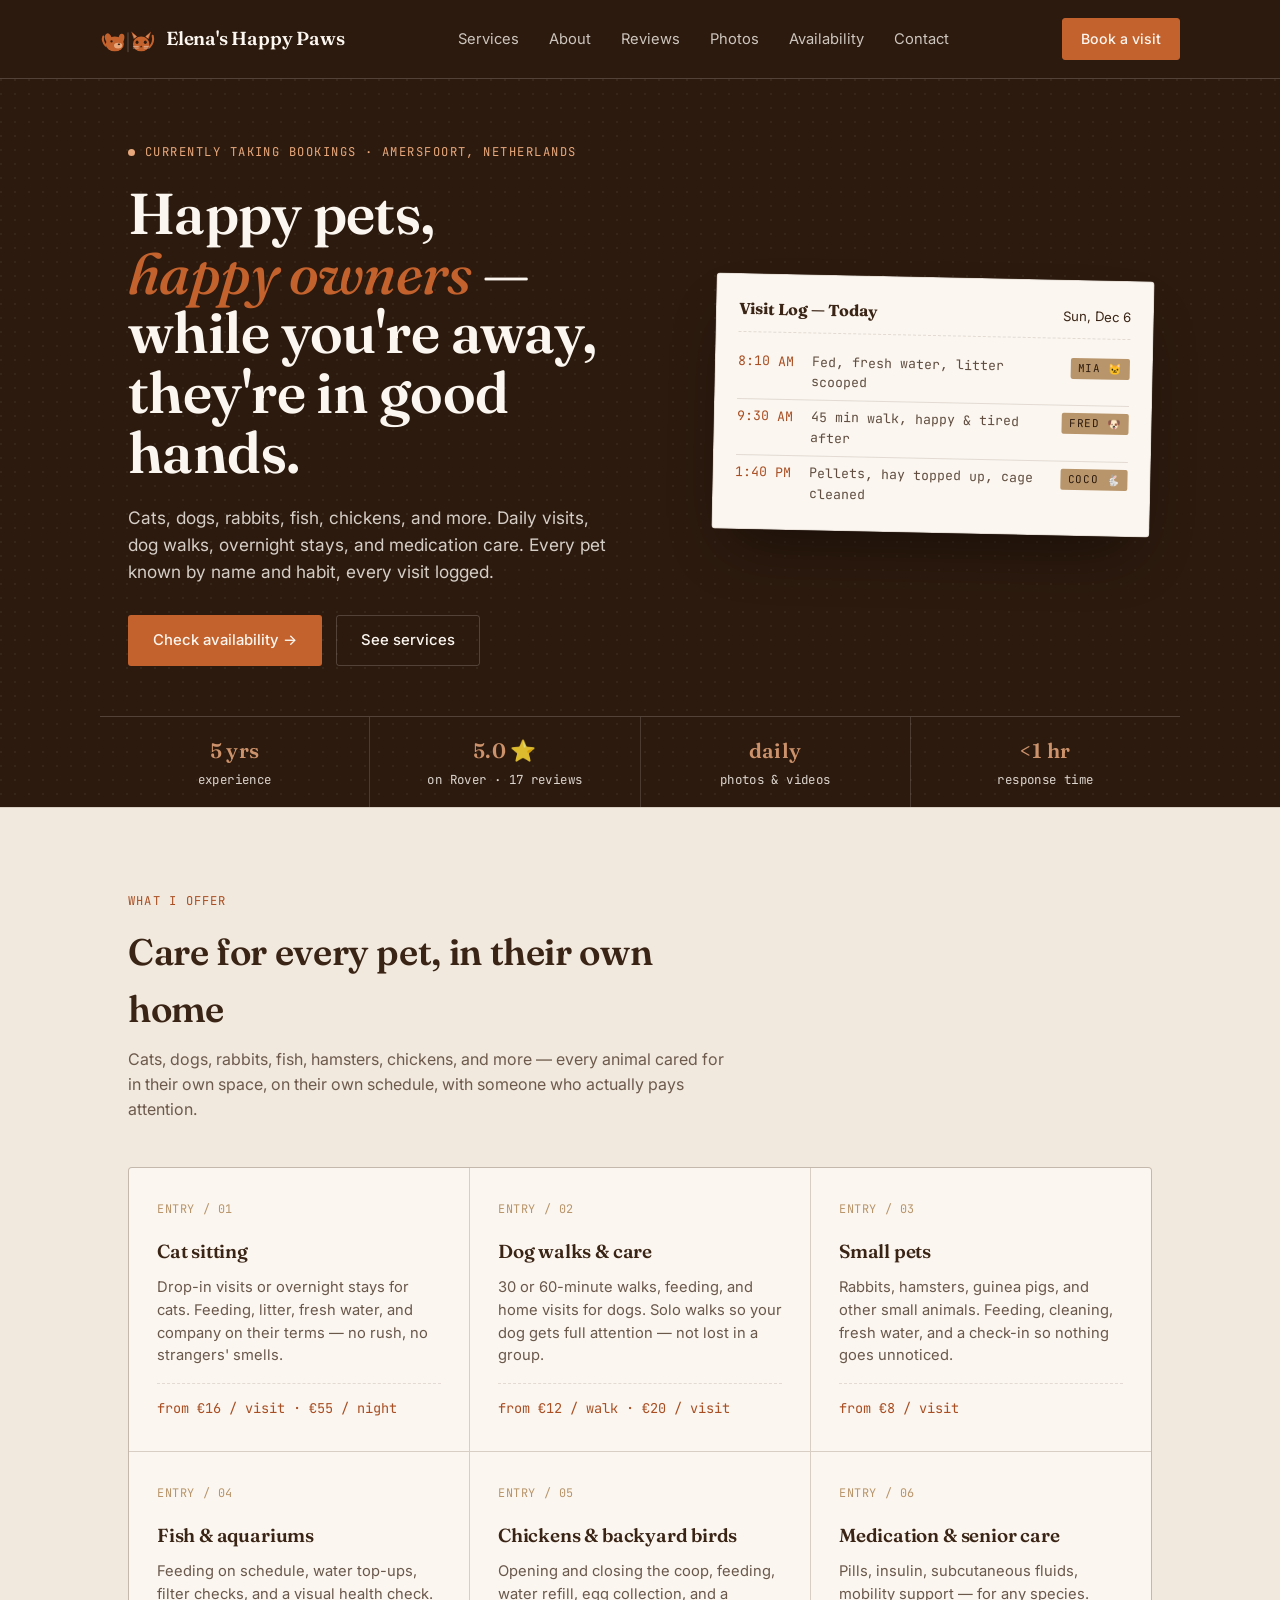
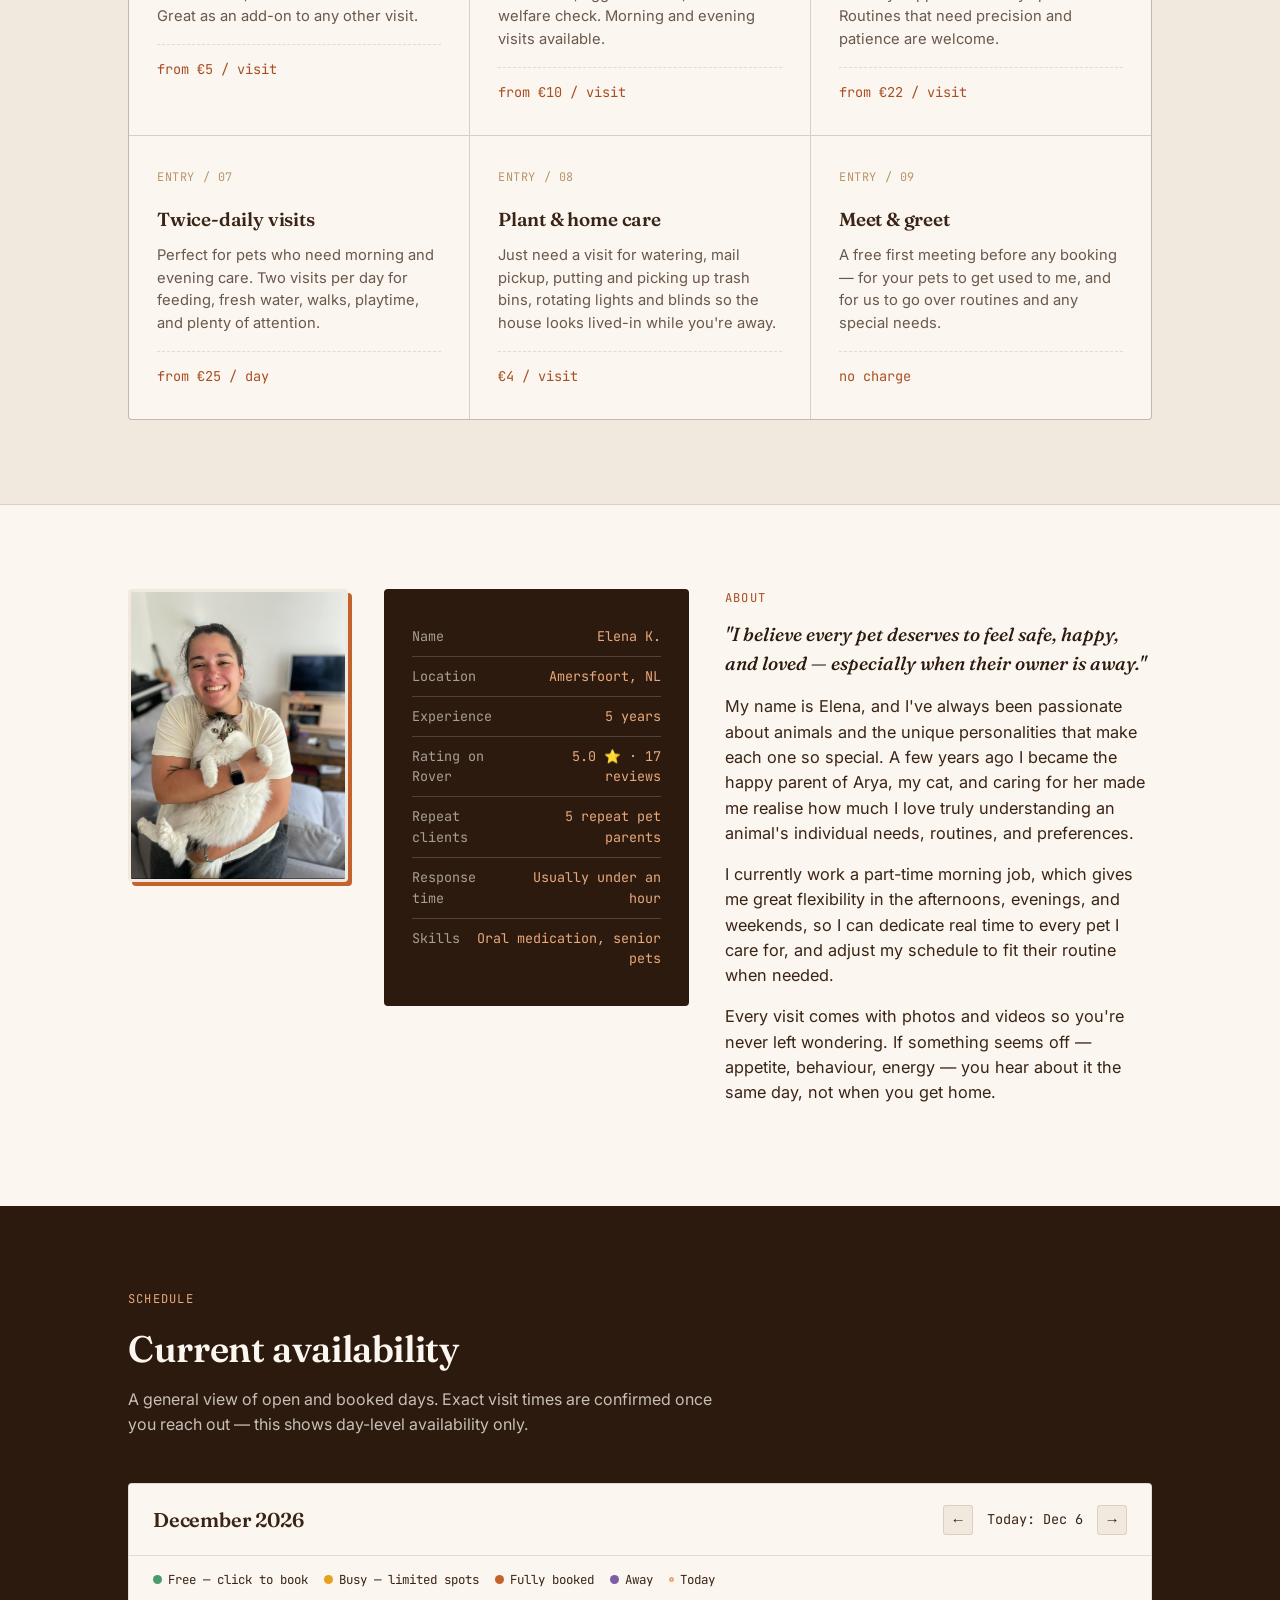
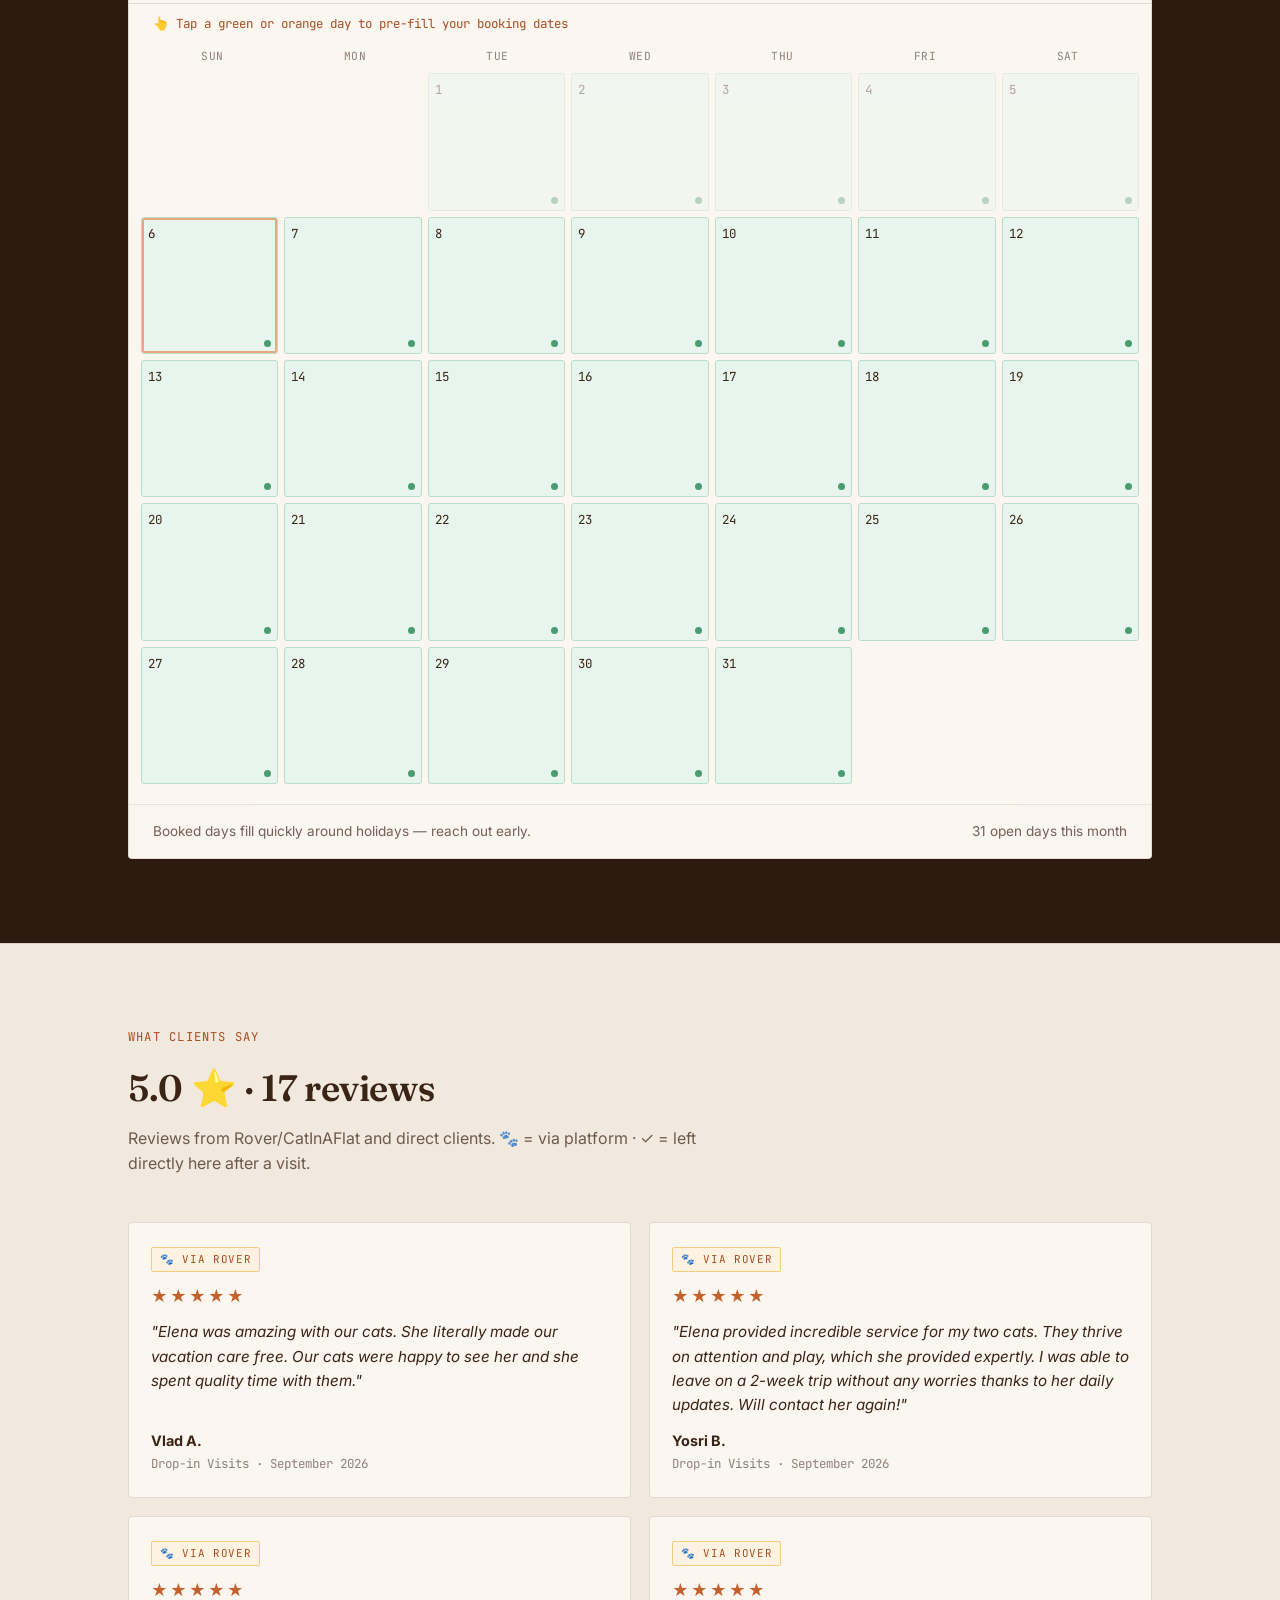
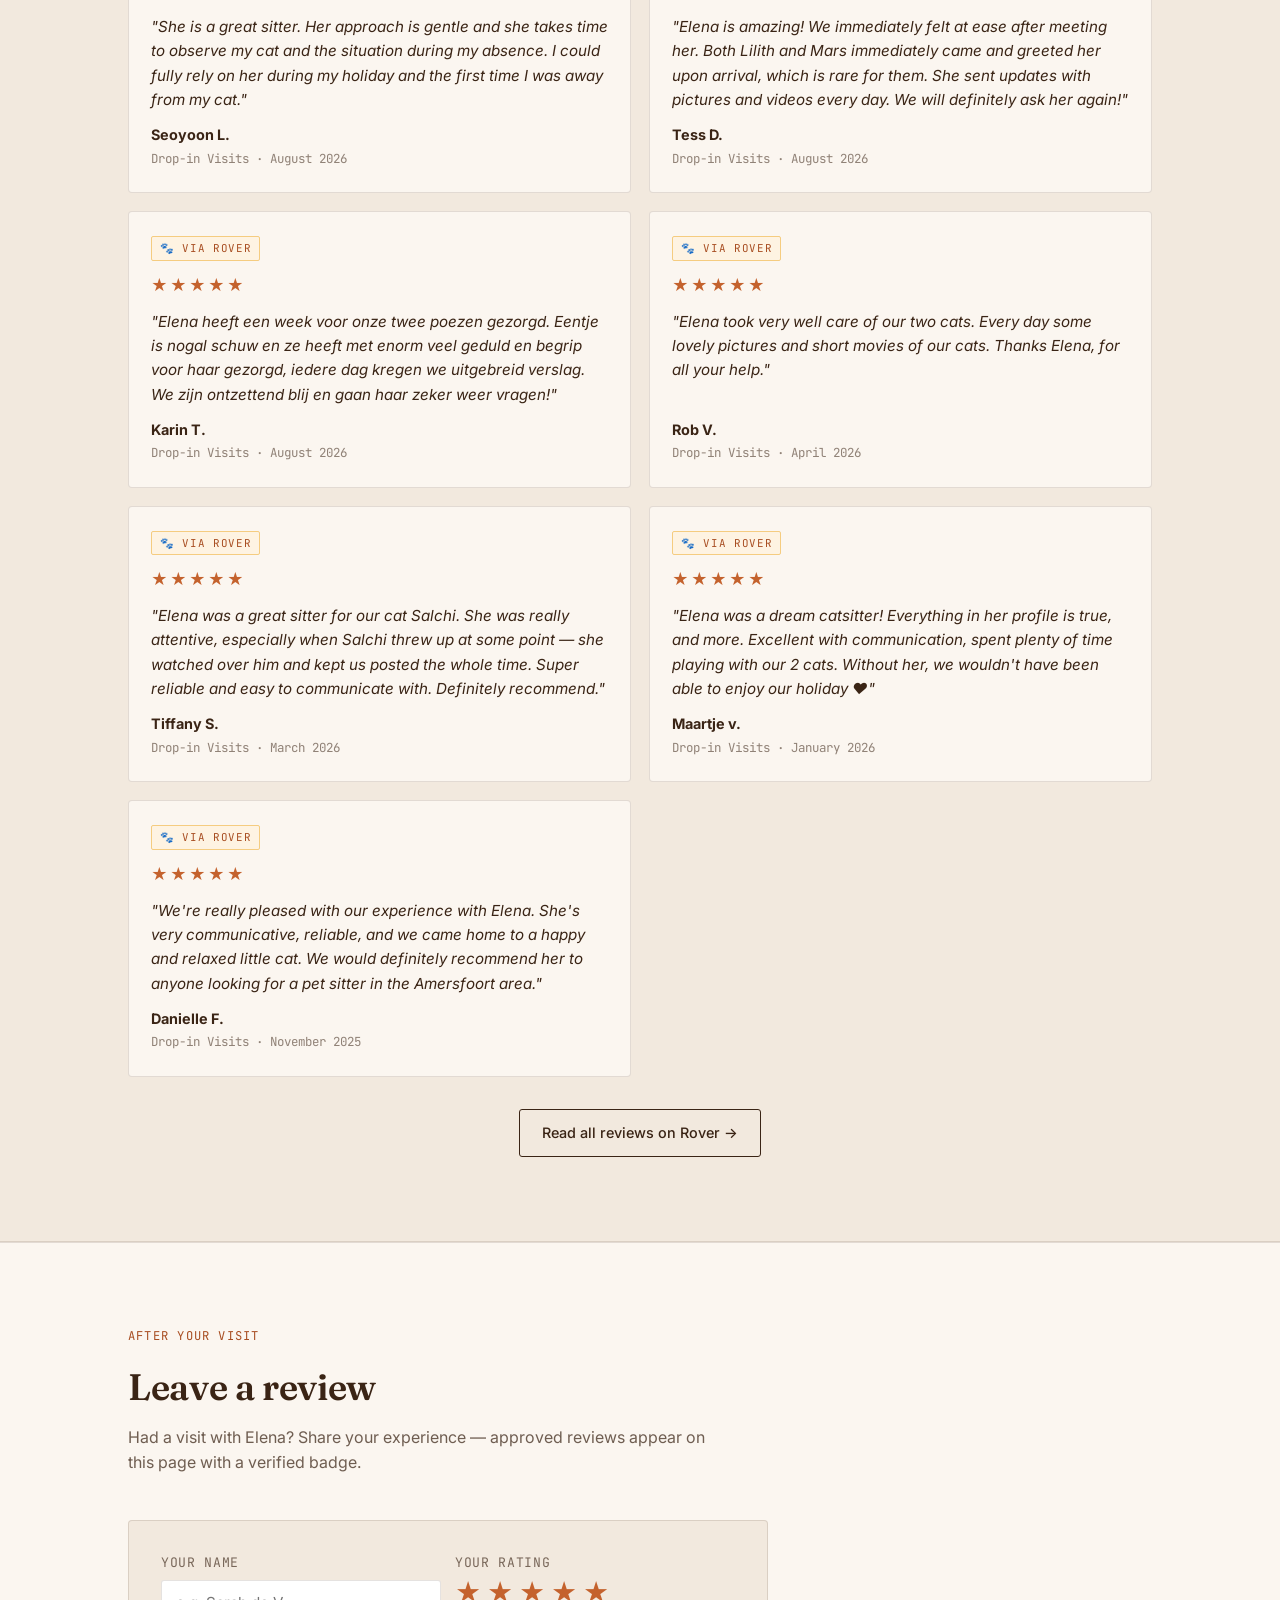
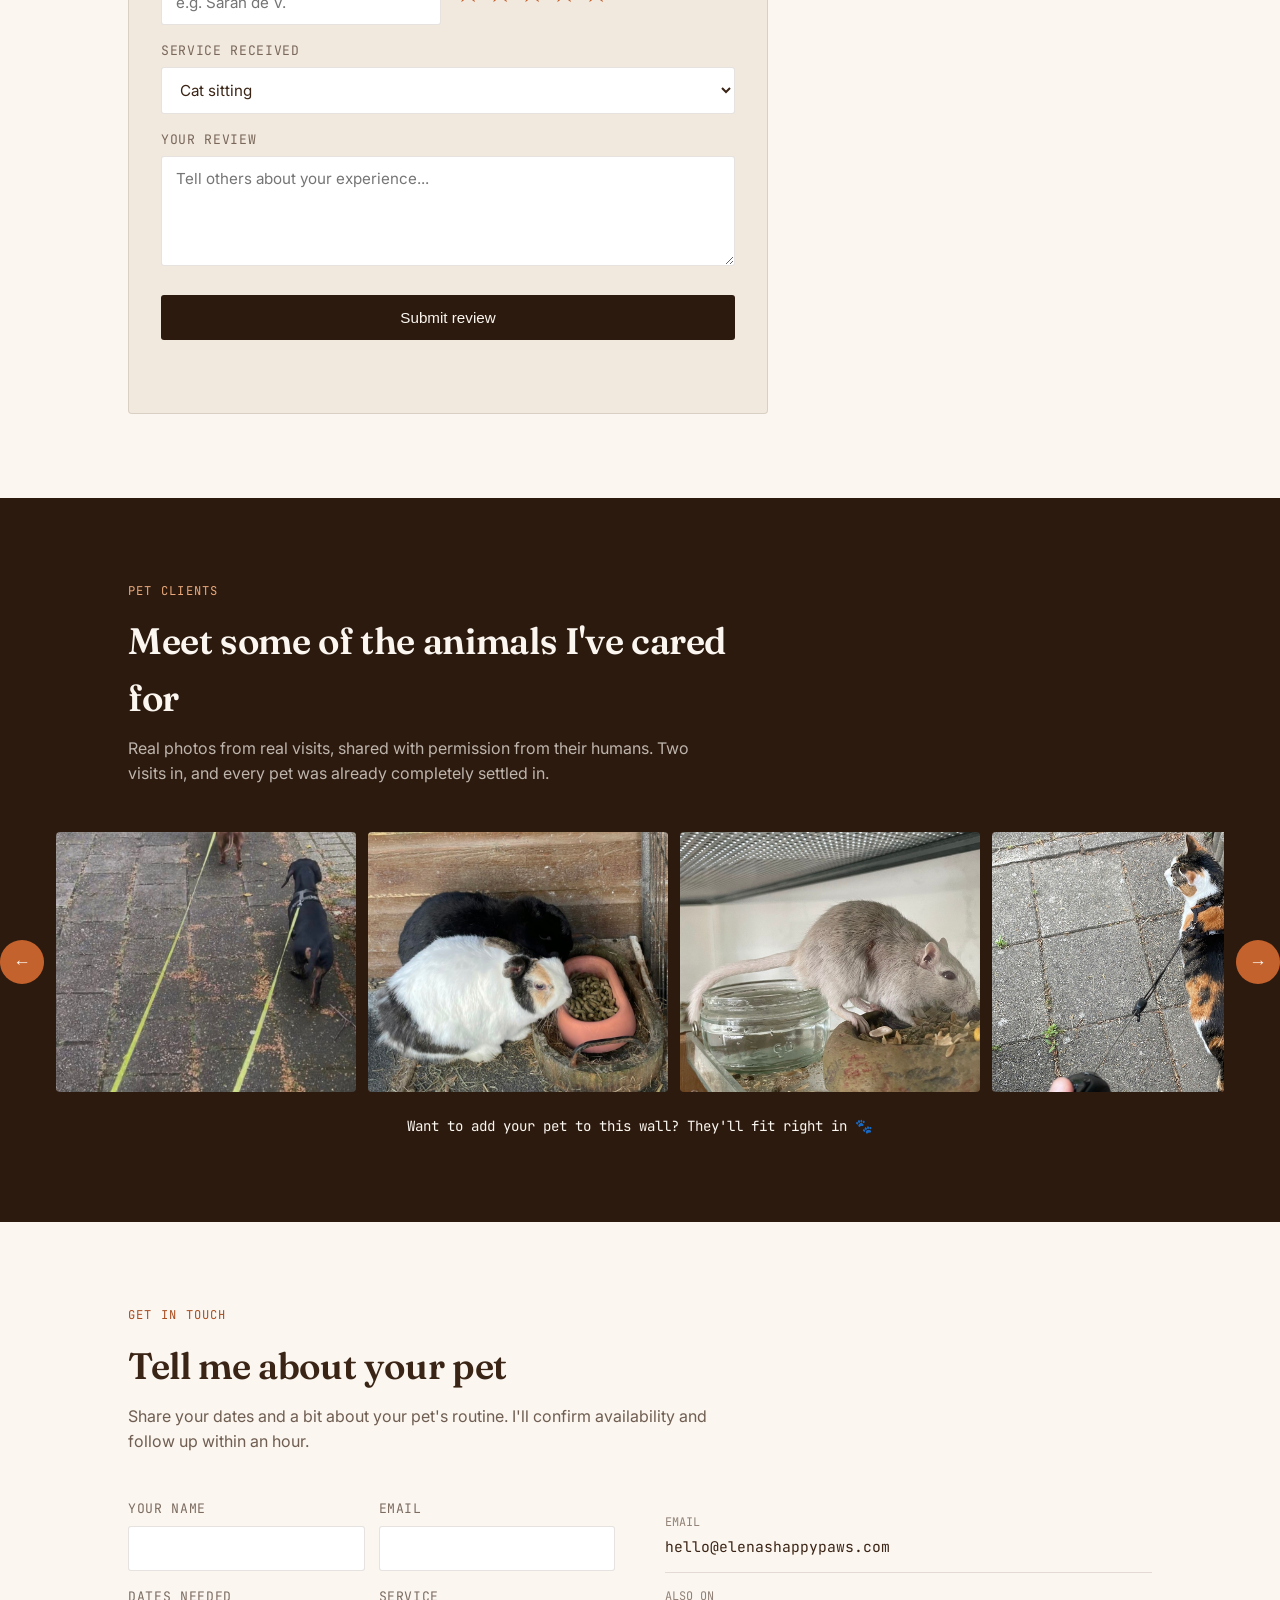
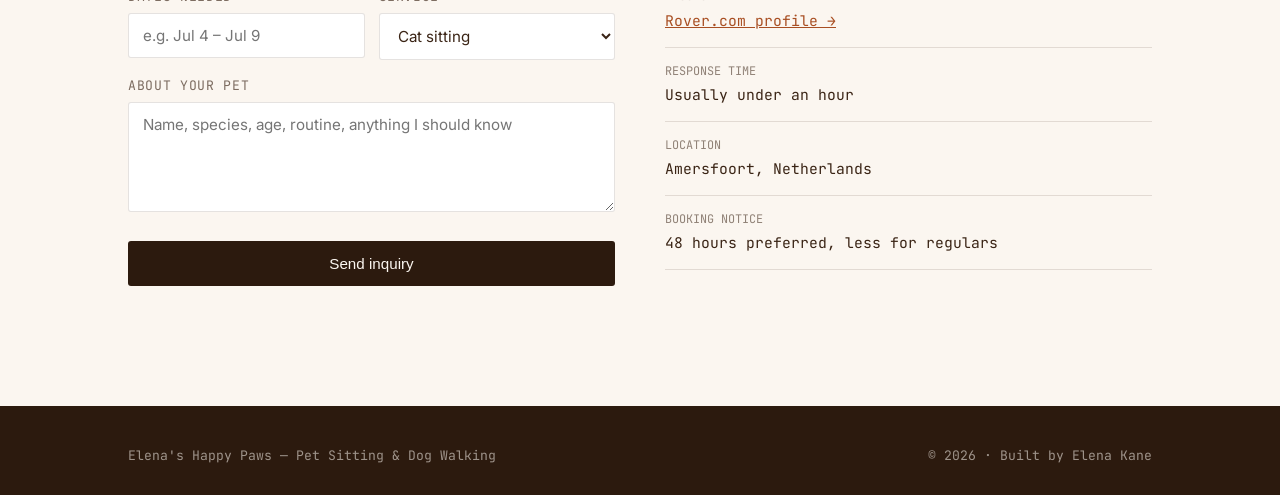
==== commit 2262bd28: "updates" ====
--- a/index.html
+++ b/index.html
@@ -9,306 +9,168 @@
 <link href="https://fonts.googleapis.com/css2?family=Fraunces:ital,opsz,wght@0,9..144,400;0,9..144,500;0,9..144,600;0,9..144,700;1,9..144,500&family=Inter:wght@400;500;600&family=JetBrains+Mono:wght@400;500&display=swap" rel="stylesheet">
 <style>
   :root{
-    --ink:#2C1A0E;
-    --paper:#FBF6F0;
-    --paper-deep:#F2E9DE;
-    --clay:#C4622D;
-    --clay-deep:#A84E22;
-    --charcoal:#3A2415;
-    --sage:#B8956A;
-    --ochre:#E8A87C;
-    --line: rgba(58,36,21,0.13);
-    --line-light: rgba(251,246,240,0.18);
+    --ink:#2C1A0E; --paper:#FBF6F0; --paper-deep:#F2E9DE;
+    --clay:#C4622D; --clay-deep:#A84E22; --charcoal:#3A2415;
+    --sage:#B8956A; --ochre:#E8A87C;
+    --line: rgba(58,36,21,0.13); --line-light: rgba(251,246,240,0.18);
   }
   *{margin:0;padding:0;box-sizing:border-box;}
   html{scroll-behavior:smooth;}
-  body{
-    background:var(--paper);
-    color:var(--charcoal);
-    font-family:'Inter',sans-serif;
-    line-height:1.55;
-    -webkit-font-smoothing:antialiased;
-  }
-  @media (prefers-reduced-motion: reduce){
-    html{scroll-behavior:auto;}
-    *{animation-duration:0.01ms !important; transition-duration:0.01ms !important;}
-  }
+  body{ background:var(--paper); color:var(--charcoal); font-family:'Inter',sans-serif; line-height:1.55; -webkit-font-smoothing:antialiased; }
+  @media (prefers-reduced-motion: reduce){ html{scroll-behavior:auto;} *{animation-duration:0.01ms !important; transition-duration:0.01ms !important;} }
   a{color:inherit;}
   h1,h2,h3{font-family:'Fraunces',serif; font-weight:600; letter-spacing:-0.01em;}
   .wrap{max-width:1080px; margin:0 auto; padding:0 28px;}
   :focus-visible{outline:2px solid var(--clay); outline-offset:3px; border-radius:2px;}
 
-  /* ---------- HEADER ---------- */
-  header{
-    position:sticky; top:0; z-index:50;
-    background:var(--ink);
-    color:var(--paper);
-    border-bottom:1px solid var(--line-light);
-  }
-  .nav{
-    display:flex; align-items:center; justify-content:space-between;
-    padding:18px 28px;
-  }
-  .brand{
-    display:flex; align-items:center; gap:10px;
-    font-family:'Fraunces',serif; font-weight:600; font-size:1.18rem;
-    color:var(--paper); text-decoration:none;
-    letter-spacing:-0.01em;
-  }
+  header{ position:sticky; top:0; z-index:50; background:var(--ink); color:var(--paper); border-bottom:1px solid var(--line-light); }
+  .nav{ display:flex; align-items:center; justify-content:space-between; padding:18px 28px; }
+  .brand{ display:flex; align-items:center; gap:10px; font-family:'Fraunces',serif; font-weight:600; font-size:1.18rem; color:var(--paper); text-decoration:none; letter-spacing:-0.01em; }
   .brand .mark{ width:56px; height:34px; flex:none; }
   .navlinks{display:flex; gap:30px; list-style:none; font-size:0.92rem;}
   .navlinks a{text-decoration:none; color:var(--paper); opacity:0.78; transition:opacity .2s;}
   .navlinks a:hover{opacity:1;}
-  .nav-cta{
-    background:var(--clay); color:var(--paper); padding:9px 18px;
-    border-radius:3px; text-decoration:none; font-size:0.88rem; font-weight:500;
-    border:1px solid var(--clay); transition:background .2s, color .2s;
-  }
+  .nav-cta{ background:var(--clay); color:var(--paper); padding:9px 18px; border-radius:3px; text-decoration:none; font-size:0.88rem; font-weight:500; border:1px solid var(--clay); transition:background .2s, color .2s; }
   .nav-cta:hover{background:transparent; color:var(--clay);}
-  @media (max-width: 720px){
-    .navlinks{display:none;}
-    .nav-cta{font-size:0.82rem; padding:8px 14px;}
-  }
-
-  /* ---------- HERO ---------- */
-  .hero{
-    background:var(--ink); color:var(--paper);
-    position:relative; overflow:hidden; padding:64px 0 0;
-  }
-  .hero-grain{
-    position:absolute; inset:0; opacity:0.05; pointer-events:none;
-    background-image: radial-gradient(circle at 1px 1px, var(--paper) 1px, transparent 0);
-    background-size: 14px 14px;
-  }
-  .hero-inner{
-    position:relative; z-index:1;
-    display:grid; grid-template-columns: 1.1fr 0.9fr; gap:50px;
-    align-items:center; padding-bottom:50px;
-  }
+  @media (max-width: 720px){ .navlinks{display:none;} .nav-cta{font-size:0.82rem; padding:8px 14px;} }
+
+  .hero{ background:var(--ink); color:var(--paper); position:relative; overflow:hidden; padding:64px 0 0; }
+  .hero-grain{ position:absolute; inset:0; opacity:0.05; pointer-events:none; background-image: radial-gradient(circle at 1px 1px, var(--paper) 1px, transparent 0); background-size: 14px 14px; }
+  .hero-inner{ position:relative; z-index:1; display:grid; grid-template-columns: 1.1fr 0.9fr; gap:50px; align-items:center; padding-bottom:50px; }
   @media (max-width: 880px){ .hero-inner{grid-template-columns:1fr; padding-bottom:36px;} }
-  .eyebrow{
-    font-family:'JetBrains Mono', monospace; font-size:0.76rem;
-    letter-spacing:0.12em; text-transform:uppercase; color:var(--ochre);
-    display:flex; align-items:center; gap:10px; margin-bottom:22px;
-  }
-  .eyebrow::before{
-    content:""; display:inline-block; width:7px; height:7px;
-    background:var(--ochre); border-radius:50%;
-    animation:pulse 2.4s ease-in-out infinite;
-  }
+  .eyebrow{ font-family:'JetBrains Mono', monospace; font-size:0.76rem; letter-spacing:0.12em; text-transform:uppercase; color:var(--ochre); display:flex; align-items:center; gap:10px; margin-bottom:22px; }
+  .eyebrow::before{ content:""; display:inline-block; width:7px; height:7px; background:var(--ochre); border-radius:50%; animation:pulse 2.4s ease-in-out infinite; }
   @keyframes pulse{0%,100%{opacity:1;} 50%{opacity:.35;}}
   .hero h1{ font-size:clamp(2.4rem, 5vw, 3.6rem); line-height:1.04; margin-bottom:22px; }
   .hero h1 em{ font-style:italic; color:var(--clay); font-weight:500; }
   .hero p.lede{ font-size:1.08rem; max-width:480px; opacity:0.82; margin-bottom:30px; }
   .hero-actions{display:flex; gap:14px; flex-wrap:wrap;}
-  .btn{
-    display:inline-flex; align-items:center; gap:8px;
-    padding:13px 24px; border-radius:3px; text-decoration:none;
-    font-size:0.93rem; font-weight:500; font-family:'Inter',sans-serif;
-    transition:transform .18s ease, background .18s ease, color .18s ease, border-color .18s;
-    border:1px solid transparent; cursor:pointer;
-  }
+  .btn{ display:inline-flex; align-items:center; gap:8px; padding:13px 24px; border-radius:3px; text-decoration:none; font-size:0.93rem; font-weight:500; font-family:'Inter',sans-serif; transition:transform .18s ease, background .18s ease, color .18s ease, border-color .18s; border:1px solid transparent; cursor:pointer; }
   .btn-primary{background:var(--clay); color:var(--paper);}
   .btn-primary:hover{background:var(--clay-deep); transform:translateY(-1px);}
   .btn-ghost{border-color:var(--line-light); color:var(--paper);}
   .btn-ghost:hover{border-color:var(--paper); transform:translateY(-1px);}
-
-  .logbook-peek{
-    background:var(--paper); color:var(--charcoal);
-    border-radius:4px; padding:22px 22px 18px;
-    font-family:'JetBrains Mono', monospace; font-size:0.82rem;
-    box-shadow:0 30px 60px -20px rgba(0,0,0,0.45);
-    transform:rotate(1.2deg); border:1px solid var(--line);
-  }
-  .logbook-peek .lp-head{
-    display:flex; justify-content:space-between; align-items:baseline;
-    border-bottom:1px dashed var(--line); padding-bottom:10px; margin-bottom:12px;
-    font-family:'Inter',sans-serif;
-  }
+  .logbook-peek{ background:var(--paper); color:var(--charcoal); border-radius:4px; padding:22px 22px 18px; font-family:'JetBrains Mono', monospace; font-size:0.82rem; box-shadow:0 30px 60px -20px rgba(0,0,0,0.45); transform:rotate(1.2deg); border:1px solid var(--line); }
+  .logbook-peek .lp-head{ display:flex; justify-content:space-between; align-items:baseline; border-bottom:1px dashed var(--line); padding-bottom:10px; margin-bottom:12px; font-family:'Inter',sans-serif; }
   .logbook-peek .lp-head strong{font-family:'Fraunces',serif; font-size:1rem;}
   .lp-row{display:flex; gap:10px; padding:7px 0; border-bottom:1px solid var(--line); align-items:baseline;}
   .lp-row:last-child{border-bottom:none;}
   .lp-time{color:var(--clay-deep); flex:none; width:64px;}
   .lp-note{color:var(--charcoal); opacity:0.8;}
-  .lp-tag{
-    margin-left:auto; flex:none; font-size:0.68rem; text-transform:uppercase;
-    letter-spacing:0.06em; background:var(--sage); color:var(--ink);
-    padding:2px 7px; border-radius:2px;
-  }
+  .lp-tag{ margin-left:auto; flex:none; font-size:0.68rem; text-transform:uppercase; letter-spacing:0.06em; background:var(--sage); color:var(--ink); padding:2px 7px; border-radius:2px; }
   .hero-strip{ border-top:1px solid var(--line-light); display:flex; flex-wrap:wrap; }
-  .hs-item{
-    flex:1; min-width:160px; padding:18px 0; text-align:center;
-    border-right:1px solid var(--line-light);
-    font-family:'JetBrains Mono', monospace; font-size:0.78rem;
-    letter-spacing:0.03em; opacity:0.85;
-  }
+  .hs-item{ flex:1; min-width:160px; padding:18px 0; text-align:center; border-right:1px solid var(--line-light); font-family:'JetBrains Mono', monospace; font-size:0.78rem; letter-spacing:0.03em; opacity:0.85; }
   .hs-item:last-child{border-right:none;}
   .hs-item b{display:block; font-family:'Fraunces',serif; font-size:1.3rem; font-weight:600; color:var(--ochre); margin-bottom:2px;}
 
-  /* ---------- SECTION SHELL ---------- */
   section{padding:84px 0;}
   .section-head{margin-bottom:46px; max-width:600px;}
-  .section-label{
-    font-family:'JetBrains Mono', monospace; font-size:0.76rem;
-    text-transform:uppercase; letter-spacing:0.1em; color:var(--clay-deep);
-    margin-bottom:12px; display:block;
-  }
+  .section-label{ font-family:'JetBrains Mono', monospace; font-size:0.76rem; text-transform:uppercase; letter-spacing:0.1em; color:var(--clay-deep); margin-bottom:12px; display:block; }
   .section-head h2{font-size:clamp(1.7rem,3vw,2.3rem); margin-bottom:10px;}
   .section-head p{opacity:0.72; font-size:1rem;}
 
-  /* ---------- SERVICES ---------- */
   .services{background:var(--paper-deep); border-top:1px solid var(--line); border-bottom:1px solid var(--line);}
-  .service-grid{
-    display:grid; grid-template-columns:repeat(3,1fr); gap:1px;
-    background:var(--line); border:1px solid var(--line); border-radius:4px; overflow:hidden;
-  }
+  .service-grid{ display:grid; grid-template-columns:repeat(3,1fr); gap:1px; background:var(--line); border:1px solid var(--line); border-radius:4px; overflow:hidden; }
   @media (max-width: 800px){.service-grid{grid-template-columns:1fr;}}
   .service-card{ background:var(--paper); padding:32px 28px; transition:background .25s; }
   .service-card:hover{background:#fff;}
-  .service-card .entry-no{
-    font-family:'JetBrains Mono', monospace; font-size:0.74rem; color:var(--sage);
-    margin-bottom:18px; letter-spacing:0.05em;
-  }
+  .service-card .entry-no{ font-family:'JetBrains Mono', monospace; font-size:0.74rem; color:var(--sage); margin-bottom:18px; letter-spacing:0.05em; }
   .service-card h3{font-size:1.18rem; margin-bottom:10px;}
   .service-card p{font-size:0.92rem; opacity:0.75; margin-bottom:16px;}
-  .service-price{
-    font-family:'JetBrains Mono', monospace; font-size:0.85rem;
-    color:var(--clay-deep); border-top:1px dashed var(--line); padding-top:14px;
-  }
-
-  /* ---------- ABOUT ---------- */
+  .service-price{ font-family:'JetBrains Mono', monospace; font-size:0.85rem; color:var(--clay-deep); border-top:1px dashed var(--line); padding-top:14px; }
+
   .about-grid{display:grid; grid-template-columns:220px 1fr 1.4fr; gap:36px; align-items:start;}
   @media (max-width:900px){.about-grid{grid-template-columns:1fr 1fr; gap:28px;}}
   @media (max-width:600px){.about-grid{grid-template-columns:1fr; gap:24px;}}
-  .about-card{
-    background:var(--ink); color:var(--paper); border-radius:4px;
-    padding:28px; font-family:'JetBrains Mono', monospace; font-size:0.84rem;
-  }
+  .about-card{ background:var(--ink); color:var(--paper); border-radius:4px; padding:28px; font-family:'JetBrains Mono', monospace; font-size:0.84rem; }
   .about-card .field{display:flex; justify-content:space-between; padding:9px 0; border-bottom:1px solid var(--line-light);}
   .about-card .field:last-child{border-bottom:none;}
   .about-card .field span:first-child{opacity:0.6;}
   .about-card .field span:last-child{color:var(--ochre); text-align:right;}
   .about-body p{margin-bottom:16px; font-size:1.02rem;}
   .about-body p:first-of-type{font-size:1.18rem; font-family:'Fraunces',serif; font-style:italic; font-weight:500; color:var(--ink);}
-
-  /* Profile photo */
-  .profile-photo-wrap{
-    position:relative; display:block; width:100%;
-  }
-  .profile-photo{
-    width:100%; border-radius:4px; display:block;
-    border:3px solid var(--paper-deep);
-    box-shadow: 4px 4px 0 var(--clay);
-    object-fit:cover; aspect-ratio:3/4;
-    background:var(--paper-deep);
-  }
-  .profile-photo-placeholder{
-    width:100%; aspect-ratio:3/4;
-    border-radius:4px; border:2px dashed var(--line);
-    background:var(--paper-deep);
-    display:flex; flex-direction:column; align-items:center; justify-content:center;
-    gap:10px; color:var(--sage); font-family:'JetBrains Mono',monospace; font-size:0.75rem;
-    text-align:center; padding:16px;
-  }
+  .profile-photo-wrap{ position:relative; display:block; width:100%; }
+  .profile-photo{ width:100%; border-radius:4px; display:block; border:3px solid var(--paper-deep); box-shadow: 4px 4px 0 var(--clay); object-fit:cover; aspect-ratio:3/4; background:var(--paper-deep); }
+  .profile-photo-placeholder{ width:100%; aspect-ratio:3/4; border-radius:4px; border:2px dashed var(--line); background:var(--paper-deep); display:flex; flex-direction:column; align-items:center; justify-content:center; gap:10px; color:var(--sage); font-family:'JetBrains Mono',monospace; font-size:0.75rem; text-align:center; padding:16px; }
   .profile-photo-placeholder svg{ opacity:0.4; }
 
-  /* ---------- AVAILABILITY / CALENDAR ---------- */
   .calendar-wrap{ background:var(--ink); color:var(--paper); }
-  .cal-card{
-    background:var(--paper); color:var(--charcoal); border-radius:4px; overflow:hidden;
-    border:1px solid var(--line);
-  }
-  .cal-top{
-    display:flex; align-items:center; justify-content:space-between;
-    padding:20px 24px; border-bottom:1px solid var(--line); flex-wrap:wrap; gap:12px;
-  }
+  .cal-card{ background:var(--paper); color:var(--charcoal); border-radius:4px; overflow:hidden; border:1px solid var(--line); }
+  .cal-top{ display:flex; align-items:center; justify-content:space-between; padding:20px 24px; border-bottom:1px solid var(--line); flex-wrap:wrap; gap:12px; }
   .cal-top h3{font-size:1.25rem;}
   .cal-nav{display:flex; align-items:center; gap:14px; font-family:'JetBrains Mono',monospace; font-size:0.85rem;}
-  .cal-nav button{
-    background:var(--paper-deep); border:1px solid var(--line); border-radius:3px;
-    width:30px; height:30px; cursor:pointer; font-size:0.95rem; color:var(--charcoal);
-    transition:background .2s;
-  }
+  .cal-nav button{ background:var(--paper-deep); border:1px solid var(--line); border-radius:3px; width:30px; height:30px; cursor:pointer; font-size:0.95rem; color:var(--charcoal); transition:background .2s; }
   .cal-nav button:hover{background:var(--clay); color:var(--paper); border-color:var(--clay);}
   .cal-legend{display:flex; gap:16px; padding:14px 24px; font-size:0.78rem; font-family:'JetBrains Mono',monospace; border-bottom:1px solid var(--line); flex-wrap:wrap;}
   .leg-item{display:flex; align-items:center; gap:6px;}
   .leg-dot{width:9px; height:9px; border-radius:50%;}
-  .grid-days{
-    display:grid; grid-template-columns:repeat(7,1fr);
-    font-family:'JetBrains Mono', monospace; font-size:0.7rem;
-    text-transform:uppercase; letter-spacing:0.04em; opacity:0.55;
-    padding:14px 12px 0;
-  }
+  .grid-days{ display:grid; grid-template-columns:repeat(7,1fr); font-family:'JetBrains Mono', monospace; font-size:0.7rem; text-transform:uppercase; letter-spacing:0.04em; opacity:0.55; padding:14px 12px 0; }
   .grid-days div{text-align:center; padding-bottom:8px;}
   .grid-dates{ display:grid; grid-template-columns:repeat(7,1fr); gap:6px; padding:0 12px 20px; }
-  .date-cell{
-    aspect-ratio:1; border-radius:3px; position:relative;
-    display:flex; align-items:flex-start; justify-content:flex-start;
-    padding:6px; font-family:'JetBrains Mono', monospace; font-size:0.78rem;
-    border:1px solid var(--line); background:var(--paper); color:var(--charcoal);
-  }
+  .date-cell{ aspect-ratio:1; border-radius:3px; position:relative; display:flex; align-items:flex-start; justify-content:flex-start; padding:6px; font-family:'JetBrains Mono', monospace; font-size:0.78rem; border:1px solid var(--line); background:var(--paper); color:var(--charcoal); }
   .date-cell.empty{border:none; background:transparent;}
   .date-cell.today{box-shadow:inset 0 0 0 2px var(--ochre);}
   .date-cell .dot{ position:absolute; bottom:6px; right:6px; width:7px; height:7px; border-radius:50%; }
-  .cal-foot{
-    padding:16px 24px; border-top:1px solid var(--line);
-    font-size:0.85rem; opacity:0.7; display:flex; justify-content:space-between; flex-wrap:wrap; gap:8px;
-  }
-
-  /* ---------- CONTACT ---------- */
+  .cal-foot{ padding:16px 24px; border-top:1px solid var(--line); font-size:0.85rem; opacity:0.7; display:flex; justify-content:space-between; flex-wrap:wrap; gap:8px; }
+  .date-cell.status-free{background:#E8F5EE; border-color:#B8DEC9;}
+  .date-cell.status-busy{background:#FEF3E2; border-color:#F5CC80;}
+  .date-cell.status-full{background:#FAEAE4; border-color:#E8B49A;}
+  .date-cell.status-away{background:#EEE8F5; border-color:#C9B8DE;}
+  .date-cell.past{opacity:0.38; pointer-events:none;}
+  .status-free .dot{background:#4A9B6F;} .status-busy .dot{background:#E8A020;} .status-full .dot{background:#C4622D;} .status-away .dot{background:#7B5EA7;}
+  .date-cell.clickable{cursor:pointer; transition:transform .15s, box-shadow .15s;}
+  .date-cell.clickable:hover{transform:scale(1.08); box-shadow:0 4px 12px rgba(0,0,0,0.13); z-index:2; position:relative;}
+  .date-cell.selected{box-shadow:inset 0 0 0 2px var(--clay) !important; font-weight:600;}
+  .date-cell.clickable::after{ content: attr(data-tip); position:absolute; bottom:calc(100% + 6px); left:50%; transform:translateX(-50%); background:var(--ink); color:var(--paper); font-family:'JetBrains Mono',monospace; font-size:0.65rem; padding:4px 8px; border-radius:3px; white-space:nowrap; opacity:0; pointer-events:none; transition:opacity .15s; z-index:10; }
+  .date-cell.clickable:hover::after{opacity:1;}
+  .cal-pick-hint{ padding:10px 24px 0; font-family:'JetBrains Mono',monospace; font-size:0.78rem; color:var(--clay-deep); min-height:1.4em; }
+
   .contact-grid{display:grid; grid-template-columns:1fr 1fr; gap:50px;}
   @media (max-width:800px){.contact-grid{grid-template-columns:1fr;}}
   form{display:flex; flex-direction:column; gap:16px;}
   label{font-size:0.82rem; font-family:'JetBrains Mono',monospace; text-transform:uppercase; letter-spacing:0.05em; opacity:0.65; margin-bottom:6px; display:block;}
-  input, textarea, select{
-    width:100%; padding:12px 14px; border:1px solid var(--line); border-radius:3px;
-    background:#fff; font-family:'Inter',sans-serif; font-size:0.95rem; color:var(--charcoal);
-    transition:border-color .2s;
-  }
+  input, textarea, select{ width:100%; padding:12px 14px; border:1px solid var(--line); border-radius:3px; background:#fff; font-family:'Inter',sans-serif; font-size:0.95rem; color:var(--charcoal); transition:border-color .2s; }
   input:focus, textarea:focus, select:focus{border-color:var(--clay); outline:none;}
   textarea{resize:vertical; min-height:110px;}
   .field-row{display:grid; grid-template-columns:1fr 1fr; gap:14px;}
   @media (max-width:480px){.field-row{grid-template-columns:1fr;}}
-  .submit-btn{
-    background:var(--ink); color:var(--paper); border:none; padding:14px 24px;
-    border-radius:3px; font-size:0.95rem; cursor:pointer; font-weight:500;
-    transition:background .2s; margin-top:6px;
-  }
+  .submit-btn{ background:var(--ink); color:var(--paper); border:none; padding:14px 24px; border-radius:3px; font-size:0.95rem; cursor:pointer; font-weight:500; transition:background .2s; margin-top:6px; }
   .submit-btn:hover{background:var(--clay-deep);}
   .contact-info{font-family:'JetBrains Mono', monospace; font-size:0.92rem;}
   .contact-info .ci-row{padding:14px 0; border-bottom:1px solid var(--line);}
   .contact-info .ci-row span{display:block; opacity:0.55; font-size:0.74rem; text-transform:uppercase; margin-bottom:4px;}
   .form-status{font-size:0.85rem; margin-top:4px; min-height:1.2em;}
 
-  /* ---------- FOOTER ---------- */
   footer{background:var(--ink); color:var(--paper); padding:40px 0 28px;}
   .foot-inner{display:flex; justify-content:space-between; align-items:center; flex-wrap:wrap; gap:14px;}
   .foot-inner p{font-size:0.82rem; opacity:0.55; font-family:'JetBrains Mono', monospace;}
 
-  /* ---------- REVIEWS ---------- */
+  /* REVIEWS */
   .reviews-section{background:var(--paper-deep); border-top:1px solid var(--line); border-bottom:1px solid var(--line);}
   .reviews-grid{ display:grid; grid-template-columns:repeat(2,1fr); gap:18px; margin-bottom:32px; }
   @media (max-width:700px){.reviews-grid{grid-template-columns:1fr;}}
-  .review-card{
-    background:var(--paper); border:1px solid var(--line); border-radius:4px;
-    padding:24px 22px; display:flex; flex-direction:column; gap:14px;
-  }
+  .review-card{ background:var(--paper); border:1px solid var(--line); border-radius:4px; padding:24px 22px; display:flex; flex-direction:column; gap:12px; }
   .review-stars{color:var(--clay); font-size:1rem; letter-spacing:2px;}
   .review-text{font-size:0.95rem; line-height:1.6; color:var(--charcoal); flex:1; font-style:italic;}
   .review-meta{display:flex; flex-direction:column; gap:2px;}
   .review-meta strong{font-size:0.9rem;}
   .review-meta span{font-size:0.78rem; font-family:'JetBrains Mono',monospace; opacity:0.55;}
+  .review-badge{ display:inline-flex; align-items:center; gap:5px; font-family:'JetBrains Mono',monospace; font-size:0.68rem; text-transform:uppercase; letter-spacing:0.06em; padding:3px 8px; border-radius:2px; align-self:flex-start; }
+  .badge-rover{ background:#FEF3E2; color:#A84E22; border:1px solid #F5CC80; }
+  .badge-site{ background:#E8F5EE; color:#2A6B45; border:1px solid #B8DEC9; }
   .reviews-cta{text-align:center; margin-top:8px;}
-  .btn-outline-dark{
-    display:inline-flex; align-items:center; gap:8px;
-    padding:12px 22px; border-radius:3px; text-decoration:none;
-    font-size:0.9rem; font-weight:500;
-    border:1px solid var(--charcoal); color:var(--charcoal);
-    transition:background .2s, color .2s;
-  }
+  .btn-outline-dark{ display:inline-flex; align-items:center; gap:8px; padding:12px 22px; border-radius:3px; text-decoration:none; font-size:0.9rem; font-weight:500; border:1px solid var(--charcoal); color:var(--charcoal); transition:background .2s, color .2s; }
   .btn-outline-dark:hover{background:var(--charcoal); color:var(--paper);}
 
-  /* ---------- PHOTO STRIP ---------- */
+  /* LEAVE A REVIEW */
+  .leave-review-section{ background:var(--paper); border-top:1px solid var(--line); }
+  .review-form-card{ background:var(--paper-deep); border:1px solid var(--line); border-radius:4px; padding:32px; max-width:640px; }
+  .star-picker{ display:flex; gap:6px; margin-bottom:4px; }
+  .star-picker span{ font-size:1.6rem; cursor:pointer; color:#ddd; transition:color .15s; line-height:1; user-select:none; }
+  .star-picker span.active{ color:var(--clay); }
+  .review-submit-status{ font-size:0.85rem; margin-top:8px; min-height:1.2em; }
+
+  /* PHOTO STRIP */
   .gallery-section{background:var(--ink); color:var(--paper); padding:84px 0;}
   .gallery-section .section-head h2{color:var(--paper);}
   .gallery-section .section-head p{color:var(--paper); opacity:0.7;}
@@ -319,53 +181,11 @@
   .strip-track{ display:flex; gap:12px; will-change:transform; }
   .strip-slide{ flex:none; width:300px; height:260px; border-radius:4px; overflow:hidden; background:rgba(255,255,255,0.07); }
   .strip-slide img{ width:100%; height:100%; object-fit:cover; display:block; }
-  .strip-btn{
-    flex:none; width:44px; height:44px;
-    background:var(--clay); border:none; border-radius:50%;
-    color:var(--paper); font-size:1.1rem; cursor:pointer;
-    z-index:2; transition:background .2s;
-    display:flex; align-items:center; justify-content:center;
-  }
+  .strip-btn{ flex:none; width:44px; height:44px; background:var(--clay); border:none; border-radius:50%; color:var(--paper); font-size:1.1rem; cursor:pointer; z-index:2; transition:background .2s; display:flex; align-items:center; justify-content:center; }
   .strip-btn:hover{background:var(--clay-deep);}
-  .strip-btn-left{margin-right:12px;}
-  .strip-btn-right{margin-left:12px;}
+  .strip-btn-left{margin-right:12px;} .strip-btn-right{margin-left:12px;}
   .gallery-note{ text-align:center; font-size:0.88rem; opacity:0.6; font-family:'JetBrains Mono',monospace; margin-top:8px; }
 
-  /* ---------- CALENDAR COLOURS ---------- */
-  .date-cell.status-free{background:#E8F5EE; border-color:#B8DEC9;}
-  .date-cell.status-busy{background:#FEF3E2; border-color:#F5CC80;}
-  .date-cell.status-full{background:#FAEAE4; border-color:#E8B49A;}
-  .date-cell.status-away{background:#EEE8F5; border-color:#C9B8DE;}
-  .date-cell.past{opacity:0.38; pointer-events:none;}
-  .status-free .dot{background:#4A9B6F;}
-  .status-busy .dot{background:#E8A020;}
-  .status-full .dot{background:#C4622D;}
-  .status-away .dot{background:#7B5EA7;}
-
-  /* clickable free/busy days */
-  .date-cell.clickable{cursor:pointer; transition:transform .15s, box-shadow .15s;}
-  .date-cell.clickable:hover{transform:scale(1.08); box-shadow:0 4px 12px rgba(0,0,0,0.13); z-index:2; position:relative;}
-  .date-cell.selected{box-shadow:inset 0 0 0 2px var(--clay) !important; font-weight:600;}
-
-  /* small tooltip on hover */
-  .date-cell.clickable::after{
-    content: attr(data-tip);
-    position:absolute; bottom:calc(100% + 6px); left:50%; transform:translateX(-50%);
-    background:var(--ink); color:var(--paper);
-    font-family:'JetBrains Mono',monospace; font-size:0.65rem;
-    padding:4px 8px; border-radius:3px; white-space:nowrap;
-    opacity:0; pointer-events:none; transition:opacity .15s;
-    z-index:10;
-  }
-  .date-cell.clickable:hover::after{opacity:1;}
-
-  /* date picker hint under calendar */
-  .cal-pick-hint{
-    padding:10px 24px 0; font-family:'JetBrains Mono',monospace; font-size:0.78rem;
-    color:var(--clay-deep); min-height:1.4em;
-  }
-
-  /* reveal-on-scroll */
   .reveal{opacity:0; transform:translateY(16px); transition:opacity .6s ease, transform .6s ease;}
   .reveal.is-visible{opacity:1; transform:translateY(0);}
 </style>
@@ -375,44 +195,27 @@
 <header>
   <nav class="nav wrap" style="padding-left:0; padding-right:0;">
     <a href="#top" class="brand">
-      <!-- CAT + DOG ICON -->
       <svg class="mark" viewBox="0 0 68 40" fill="none" xmlns="http://www.w3.org/2000/svg">
-        <!-- DOG (left) -->
         <ellipse cx="18" cy="26" rx="11" ry="9" fill="#C4622D"/>
-        <!-- dog ears -->
         <ellipse cx="10" cy="19" rx="4" ry="6" fill="#C4622D" transform="rotate(-15 10 19)"/>
         <ellipse cx="26" cy="19" rx="3.5" ry="5.5" fill="#C4622D" transform="rotate(10 26 19)"/>
-        <!-- dog snout -->
         <ellipse cx="22" cy="28" rx="5" ry="3.5" fill="#E8A87C"/>
-        <!-- dog nose -->
         <ellipse cx="23" cy="26.5" rx="1.5" ry="1" fill="#2C1A0E"/>
-        <!-- dog eye -->
         <circle cx="14" cy="23" r="1.4" fill="#2C1A0E"/>
-        <!-- dog tail -->
         <path d="M7 28 Q2 22 4 17" stroke="#C4622D" stroke-width="2.5" stroke-linecap="round" fill="none"/>
-
-        <!-- divider -->
         <line x1="34" y1="12" x2="34" y2="36" stroke="#FBF6F0" stroke-width="1" opacity="0.3"/>
-
-        <!-- CAT (right) -->
         <ellipse cx="50" cy="26" rx="10" ry="9" fill="#C4622D"/>
-        <!-- cat ears — pointy -->
         <polygon points="41,20 38,11 45,17" fill="#C4622D"/>
         <polygon points="59,20 62,11 55,17" fill="#C4622D"/>
-        <!-- inner ear -->
         <polygon points="42,19 39.5,13 44.5,17" fill="#E8A87C" opacity="0.6"/>
         <polygon points="58,19 60.5,13 55.5,17" fill="#E8A87C" opacity="0.6"/>
-        <!-- cat eyes -->
         <ellipse cx="45" cy="24" rx="1.8" ry="2.2" fill="#2C1A0E"/>
         <ellipse cx="55" cy="24" rx="1.8" ry="2.2" fill="#2C1A0E"/>
-        <!-- cat nose -->
         <polygon points="50,28 48.5,30 51.5,30" fill="#2C1A0E"/>
-        <!-- cat whiskers -->
         <line x1="40" y1="29" x2="47" y2="29" stroke="#FBF6F0" stroke-width="0.8" opacity="0.7"/>
         <line x1="40" y1="31" x2="47" y2="31" stroke="#FBF6F0" stroke-width="0.8" opacity="0.7"/>
         <line x1="53" y1="29" x2="60" y2="29" stroke="#FBF6F0" stroke-width="0.8" opacity="0.7"/>
         <line x1="53" y1="31" x2="60" y2="31" stroke="#FBF6F0" stroke-width="0.8" opacity="0.7"/>
-        <!-- cat tail -->
         <path d="M60 30 Q66 24 64 16" stroke="#C4622D" stroke-width="2.5" stroke-linecap="round" fill="none"/>
       </svg>
       Elena's Happy Paws
@@ -431,7 +234,6 @@
 
 <main id="top">
 
-  <!-- HERO -->
   <div class="hero">
     <div class="hero-grain"></div>
     <div class="wrap hero-inner">
@@ -450,21 +252,21 @@
             <strong>Visit Log — Today</strong>
             <span id="logbook-date"></span>
           </div>
-          <div class="lp-row"><span class="lp-time">8:10 AM</span><span class="lp-note">Fed, fresh water, litter scooped</span><span class="lp-tag">Milo 🐱</span></div>
-          <div class="lp-row"><span class="lp-time">9:30 AM</span><span class="lp-note">45 min walk, happy &amp; tired after</span><span class="lp-tag">Biscuit 🐶</span></div>
+          <div class="lp-row"><span class="lp-time">8:10 AM</span><span class="lp-note">Fed, fresh water, litter scooped</span><span class="lp-tag">Mia 🐱</span></div>
+          <div class="lp-row"><span class="lp-time">9:30 AM</span><span class="lp-note">45 min walk, happy &amp; tired after</span><span class="lp-tag">Fred 🐶</span></div>
           <div class="lp-row"><span class="lp-time">1:40 PM</span><span class="lp-note">Pellets, hay topped up, cage cleaned</span><span class="lp-tag">Coco 🐇</span></div>
         </div>
       </div>
     </div>
     <div class="wrap hero-strip" style="padding:0;">
       <div class="hs-item"><b>5 yrs</b>experience</div>
-      <div class="hs-item"><b>5.0 ⭐</b>on Rover · 13 reviews</div>
+      <!-- TO UPDATE REVIEW COUNT: change the number below (appears in 3 places — search "REVIEW_COUNT") -->
+      <div class="hs-item"><b>5.0 ⭐</b>on Rover · 17 reviews <!-- REVIEW_COUNT --></div>
       <div class="hs-item"><b>daily</b>photos &amp; videos</div>
       <div class="hs-item"><b>&lt;1 hr</b>response time</div>
     </div>
   </div>
 
-  <!-- SERVICES -->
   <section class="services" id="services">
     <div class="wrap">
       <div class="section-head reveal">
@@ -473,108 +275,47 @@
         <p>Cats, dogs, rabbits, fish, hamsters, chickens, and more — every animal cared for in their own space, on their own schedule, with someone who actually pays attention.</p>
       </div>
       <div class="service-grid reveal">
-        <div class="service-card">
-          <div class="entry-no">ENTRY / 01</div>
-          <h3>Cat sitting</h3>
-          <p>Drop-in visits or overnight stays for cats. Feeding, litter, fresh water, and company on their terms — no rush, no strangers' smells.</p>
-          <div class="service-price">from €16 / visit · €55 / night</div>
-        </div>
-        <div class="service-card">
-          <div class="entry-no">ENTRY / 02</div>
-          <h3>Dog walks &amp; care</h3>
-          <p>30 or 60-minute walks, feeding, and home visits for dogs. Solo walks so your dog gets full attention — not lost in a group.</p>
-          <div class="service-price">from €12 / walk · €20 / visit</div>
-        </div>
-        <div class="service-card">
-          <div class="entry-no">ENTRY / 03</div>
-          <h3>Small pets</h3>
-          <p>Rabbits, hamsters, guinea pigs, and other small animals. Feeding, cleaning, fresh water, and a check-in so nothing goes unnoticed.</p>
-          <div class="service-price">from €8 / visit</div>
-        </div>
-        <div class="service-card">
-          <div class="entry-no">ENTRY / 04</div>
-          <h3>Fish &amp; aquariums</h3>
-          <p>Feeding on schedule, water top-ups, filter checks, and a visual health check. Great as an add-on to any other visit.</p>
-          <div class="service-price">from €5 / visit</div>
-        </div>
-        <div class="service-card">
-          <div class="entry-no">ENTRY / 05</div>
-          <h3>Chickens &amp; backyard birds</h3>
-          <p>Opening and closing the coop, feeding, water refill, egg collection, and a welfare check. Morning and evening visits available.</p>
-          <div class="service-price">from €10 / visit</div>
-        </div>
-        <div class="service-card">
-          <div class="entry-no">ENTRY / 06</div>
-          <h3>Medication &amp; senior care</h3>
-          <p>Pills, insulin, subcutaneous fluids, mobility support — for any species. Routines that need precision and patience are welcome.</p>
-          <div class="service-price">from €22 / visit</div>
-        </div>
-        <div class="service-card">
-          <div class="entry-no">ENTRY / 07</div>
-          <h3>Twice-daily visits</h3>
-          <p>Perfect for pets who need morning and evening care. Two visits per day for feeding, fresh water, walks (if needed), playtime, and plenty of attention.</p>
-          <div class="service-price">from €25 / day</div>
-        </div>
-        <div class="service-card">
-          <div class="entry-no">ENTRY / 08</div>
-          <h3>Plant &amp; home care</h3>
-          <p>Added to any visit — watering, mail pickup, rotating lights and blinds so the house looks lived-in while you're away.</p>
-          <div class="service-price">€4 / visit</div>
-        </div>
-        <div class="service-card">
-          <div class="entry-no">ENTRY / 09</div>
-          <h3>Meet &amp; greet</h3>
-          <p>A free first meeting before any booking — for your pets to get used to me, and for us to go over routines and any special needs.</p>
-          <div class="service-price">no charge</div>
-        </div>
+        <div class="service-card"><div class="entry-no">ENTRY / 01</div><h3>Cat sitting</h3><p>Drop-in visits or overnight stays for cats. Feeding, litter, fresh water, and company on their terms — no rush, no strangers' smells.</p><div class="service-price">from €16 / visit · €55 / night</div></div>
+        <div class="service-card"><div class="entry-no">ENTRY / 02</div><h3>Dog walks &amp; care</h3><p>30 or 60-minute walks, feeding, and home visits for dogs. Solo walks so your dog gets full attention — not lost in a group.</p><div class="service-price">from €12 / walk · €20 / visit</div></div>
+        <div class="service-card"><div class="entry-no">ENTRY / 03</div><h3>Small pets</h3><p>Rabbits, hamsters, guinea pigs, and other small animals. Feeding, cleaning, fresh water, and a check-in so nothing goes unnoticed.</p><div class="service-price">from €8 / visit</div></div>
+        <div class="service-card"><div class="entry-no">ENTRY / 04</div><h3>Fish &amp; aquariums</h3><p>Feeding on schedule, water top-ups, filter checks, and a visual health check. Great as an add-on to any other visit.</p><div class="service-price">from €5 / visit</div></div>
+        <div class="service-card"><div class="entry-no">ENTRY / 05</div><h3>Chickens &amp; backyard birds</h3><p>Opening and closing the coop, feeding, water refill, egg collection, and a welfare check. Morning and evening visits available.</p><div class="service-price">from €10 / visit</div></div>
+        <div class="service-card"><div class="entry-no">ENTRY / 06</div><h3>Medication &amp; senior care</h3><p>Pills, insulin, subcutaneous fluids, mobility support — for any species. Routines that need precision and patience are welcome.</p><div class="service-price">from €22 / visit</div></div>
+        <div class="service-card"><div class="entry-no">ENTRY / 07</div><h3>Twice-daily visits</h3><p>Perfect for pets who need morning and evening care. Two visits per day for feeding, fresh water, walks, playtime, and plenty of attention.</p><div class="service-price">from €25 / day</div></div>
+        <div class="service-card"><div class="entry-no">ENTRY / 08</div><h3>Plant &amp; home care</h3><p>Just need a visit for watering, mail pickup, putting and picking up trash bins, rotating lights and blinds so the house looks lived-in while you're away.</p><div class="service-price">€4 / visit</div></div>
+        <div class="service-card"><div class="entry-no">ENTRY / 09</div><h3>Meet &amp; greet</h3><p>A free first meeting before any booking — for your pets to get used to me, and for us to go over routines and any special needs.</p><div class="service-price">no charge</div></div>
       </div>
     </div>
   </section>
 
   <section id="about">
     <div class="wrap about-grid">
-
-      <!-- Column 1: Profile photo -->
       <div class="profile-photo-wrap reveal">
-        <img
-          src="images/elena.jpg"
-          alt="Elena — Elena's Happy Paws"
-          class="profile-photo"
-          onerror="this.style.display='none'; this.nextElementSibling.style.display='flex';"
-        >
+        <img src="images/elena.jpg" alt="Elena — Elena's Happy Paws" class="profile-photo" onerror="this.style.display='none'; this.nextElementSibling.style.display='flex';">
         <div class="profile-photo-placeholder" style="display:none;">
-          <svg width="40" height="40" viewBox="0 0 48 48" fill="none">
-            <circle cx="24" cy="18" r="10" stroke="#B8956A" stroke-width="2"/>
-            <path d="M6 42 C6 32 42 32 42 42" stroke="#B8956A" stroke-width="2" stroke-linecap="round"/>
-          </svg>
+          <svg width="40" height="40" viewBox="0 0 48 48" fill="none"><circle cx="24" cy="18" r="10" stroke="#B8956A" stroke-width="2"/><path d="M6 42 C6 32 42 32 42 42" stroke="#B8956A" stroke-width="2" stroke-linecap="round"/></svg>
           <span>Upload <strong>images/elena.jpg</strong><br>to GitHub</span>
         </div>
       </div>
-
-      <!-- Column 2: Info card -->
       <div class="about-card reveal">
         <div class="field"><span>Name</span><span>Elena K.</span></div>
         <div class="field"><span>Location</span><span>Amersfoort, NL</span></div>
         <div class="field"><span>Experience</span><span>5 years</span></div>
-        <div class="field"><span>Rating on Rover</span><span>5.0 ⭐ · 13 reviews</span></div>
-        <div class="field"><span>Repeat clients</span><span>4 repeat pet parents</span></div>
+        <div class="field"><span>Rating on Rover</span><span>5.0 ⭐ · 17 reviews <!-- REVIEW_COUNT --></span></div>
+        <div class="field"><span>Repeat clients</span><span>5 repeat pet parents</span></div>
         <div class="field"><span>Response time</span><span>Usually under an hour</span></div>
         <div class="field"><span>Skills</span><span>Oral medication, senior pets</span></div>
       </div>
-
-      <!-- Column 3: Bio text -->
       <div class="about-body reveal">
         <span class="section-label">About</span>
         <p>"I believe every pet deserves to feel safe, happy, and loved — especially when their owner is away."</p>
         <p>My name is Elena, and I've always been passionate about animals and the unique personalities that make each one so special. A few years ago I became the happy parent of Arya, my cat, and caring for her made me realise how much I love truly understanding an animal's individual needs, routines, and preferences.</p>
-        <p>I currently work a part-time morning job, which gives me great flexibility in the afternoons, evenings, and weekends — so I can dedicate real time to every pet I care for, and adjust my schedule to fit their routine when needed.</p>
+        <p>I currently work a part-time morning job, which gives me great flexibility in the afternoons, evenings, and weekends, so I can dedicate real time to every pet I care for, and adjust my schedule to fit their routine when needed.</p>
         <p>Every visit comes with photos and videos so you're never left wondering. If something seems off — appetite, behaviour, energy — you hear about it the same day, not when you get home.</p>
       </div>
-
     </div>
   </section>
 
-  <!-- AVAILABILITY CALENDAR -->
   <section class="calendar-wrap" id="availability">
     <div class="wrap">
       <div class="section-head reveal" style="color:var(--paper);">
@@ -599,9 +340,7 @@
           <div class="leg-item"><span class="leg-dot" style="background:transparent; border:2px solid var(--ochre); width:5px; height:5px;"></span> Today</div>
         </div>
         <div class="cal-pick-hint" id="cal-pick-hint">👆 Tap a green or orange day to pre-fill your booking dates</div>
-        <div class="grid-days">
-          <div>Sun</div><div>Mon</div><div>Tue</div><div>Wed</div><div>Thu</div><div>Fri</div><div>Sat</div>
-        </div>
+        <div class="grid-days"><div>Sun</div><div>Mon</div><div>Tue</div><div>Wed</div><div>Thu</div><div>Fri</div><div>Sat</div></div>
         <div class="grid-dates" id="cal-grid"></div>
         <div class="cal-foot">
           <span>Booked days fill quickly around holidays — reach out early.</span>
@@ -611,43 +350,122 @@
     </div>
   </section>
 
-  <!-- REVIEWS -->
   <section class="reviews-section" id="reviews">
     <div class="wrap">
       <div class="section-head reveal">
         <span class="section-label">What clients say</span>
-        <h2>5.0 ⭐ on Rover · 13 reviews</h2>
-        <p>Verified reviews from real pet owners on Rover.com.</p>
-      </div>
-      <div class="reviews-grid reveal">
-        <div class="review-card">
+        <h2>5.0 ⭐ · 17 reviews <!-- REVIEW_COUNT --></h2>
+        <p>Reviews from Rover/CatInAFlat and direct clients. 🐾 = via platform · ✓ = left directly here after a visit.</p>
+      </div>
+      <div class="reviews-grid reveal" id="reviews-grid">
+
+        <div class="review-card">
+          <span class="review-badge badge-rover">🐾 Via Rover</span>
+          <div class="review-stars">★★★★★</div>
+          <p class="review-text">"Elena was amazing with our cats. She literally made our vacation care free. Our cats were happy to see her and she spent quality time with them."</p>
+          <div class="review-meta"><strong>Vlad A.</strong><span>Drop-in Visits · September 2026</span></div>
+        </div>
+        <div class="review-card">
+          <span class="review-badge badge-rover">🐾 Via Rover</span>
+          <div class="review-stars">★★★★★</div>
+          <p class="review-text">"Elena provided incredible service for my two cats. They thrive on attention and play, which she provided expertly. I was able to leave on a 2-week trip without any worries thanks to her daily updates. Will contact her again!"</p>
+          <div class="review-meta"><strong>Yosri B.</strong><span>Drop-in Visits · September 2026</span></div>
+        </div>
+        <div class="review-card">
+          <span class="review-badge badge-rover">🐾 Via Rover</span>
+          <div class="review-stars">★★★★★</div>
+          <p class="review-text">"She is a great sitter. Her approach is gentle and she takes time to observe my cat and the situation during my absence. I could fully rely on her during my holiday and the first time I was away from my cat."</p>
+          <div class="review-meta"><strong>Seoyoon L.</strong><span>Drop-in Visits · August 2026</span></div>
+        </div>
+        <div class="review-card">
+          <span class="review-badge badge-rover">🐾 Via Rover</span>
+          <div class="review-stars">★★★★★</div>
+          <p class="review-text">"Elena is amazing! We immediately felt at ease after meeting her. Both Lilith and Mars immediately came and greeted her upon arrival, which is rare for them. She sent updates with pictures and videos every day. We will definitely ask her again!"</p>
+          <div class="review-meta"><strong>Tess D.</strong><span>Drop-in Visits · August 2026</span></div>
+        </div>
+        <div class="review-card">
+          <span class="review-badge badge-rover">🐾 Via Rover</span>
+          <div class="review-stars">★★★★★</div>
+          <p class="review-text">"Elena heeft een week voor onze twee poezen gezorgd. Eentje is nogal schuw en ze heeft met enorm veel geduld en begrip voor haar gezorgd, iedere dag kregen we uitgebreid verslag. We zijn ontzettend blij en gaan haar zeker weer vragen!"</p>
+          <div class="review-meta"><strong>Karin T.</strong><span>Drop-in Visits · August 2026</span></div>
+        </div>
+        <div class="review-card">
+          <span class="review-badge badge-rover">🐾 Via Rover</span>
           <div class="review-stars">★★★★★</div>
           <p class="review-text">"Elena took very well care of our two cats. Every day some lovely pictures and short movies of our cats. Thanks Elena, for all your help."</p>
           <div class="review-meta"><strong>Rob V.</strong><span>Drop-in Visits · April 2026</span></div>
         </div>
         <div class="review-card">
-          <div class="review-stars">★★★★★</div>
-          <p class="review-text">"Elena was a great sitter for our cat Salchi. She was really attentive, especially when Salchi threw up at some point — she watched over him making sure he recovered and kept us posted the whole time. Super reliable and easy to communicate with. Definitely recommend."</p>
+          <span class="review-badge badge-rover">🐾 Via Rover</span>
+          <div class="review-stars">★★★★★</div>
+          <p class="review-text">"Elena was a great sitter for our cat Salchi. She was really attentive, especially when Salchi threw up at some point — she watched over him and kept us posted the whole time. Super reliable and easy to communicate with. Definitely recommend."</p>
           <div class="review-meta"><strong>Tiffany S.</strong><span>Drop-in Visits · March 2026</span></div>
         </div>
         <div class="review-card">
-          <div class="review-stars">★★★★★</div>
-          <p class="review-text">"Elena was a dream catsitter! Everything in her profile is true, and more. Excellent with communication, spent plenty of time playing with our 2 cats and tended to their every need. We'd recommend her to anyone who wants a trustworthy, kind, funny and truly caring catsitter. Without her, we wouldn't have been able to enjoy our holiday ❤️"</p>
+          <span class="review-badge badge-rover">🐾 Via Rover</span>
+          <div class="review-stars">★★★★★</div>
+          <p class="review-text">"Elena was a dream catsitter! Everything in her profile is true, and more. Excellent with communication, spent plenty of time playing with our 2 cats. Without her, we wouldn't have been able to enjoy our holiday ❤️"</p>
           <div class="review-meta"><strong>Maartje v.</strong><span>Drop-in Visits · January 2026</span></div>
         </div>
         <div class="review-card">
-          <div class="review-stars">★★★★★</div>
-          <p class="review-text">"We're really pleased with our experience with Elena. She's very communicative, reliable, sent some very funny videos of her hanging out with Lilith and we came home to a happy and relaxed little cat. We would definitely recommend her to anyone looking for a pet sitter in the Amersfoort area."</p>
+          <span class="review-badge badge-rover">🐾 Via Rover</span>
+          <div class="review-stars">★★★★★</div>
+          <p class="review-text">"We're really pleased with our experience with Elena. She's very communicative, reliable, and we came home to a happy and relaxed little cat. We would definitely recommend her to anyone looking for a pet sitter in the Amersfoort area."</p>
           <div class="review-meta"><strong>Danielle F.</strong><span>Drop-in Visits · November 2025</span></div>
         </div>
+
+        <!-- Approved on-site reviews injected here -->
+        <div id="site-reviews-container"></div>
+
       </div>
       <div class="reviews-cta reveal">
-        <a href="https://www.rover.com/members/elena-k-trusted-by-cats-approved-by-dogs/" target="_blank" rel="noopener" class="btn btn-outline-dark">Read all 13 reviews on Rover →</a>
+        <a href="https://www.rover.com/members/elena-k-trusted-by-cats-approved-by-dogs/" target="_blank" rel="noopener" class="btn btn-outline-dark">Read all reviews on Rover →</a>
       </div>
     </div>
   </section>
 
-  <!-- PHOTO STRIP -->
+  <!-- LEAVE A REVIEW -->
+  <section class="leave-review-section" id="leave-review">
+    <div class="wrap">
+      <div class="section-head reveal">
+        <span class="section-label">After your visit</span>
+        <h2>Leave a review</h2>
+        <p>Had a visit with Elena? Share your experience — approved reviews appear on this page with a verified badge.</p>
+      </div>
+      <div class="review-form-card reveal">
+        <form id="review-form">
+          <div class="field-row">
+            <div>
+              <label for="rname">Your name</label>
+              <input id="rname" name="name" type="text" required placeholder="e.g. Sarah de V.">
+            </div>
+            <div>
+              <label>Your rating</label>
+              <div class="star-picker" id="star-picker">
+                <span data-val="1">★</span><span data-val="2">★</span><span data-val="3">★</span><span data-val="4">★</span><span data-val="5">★</span>
+              </div>
+              <input type="hidden" id="rrating" name="rating" value="5">
+            </div>
+          </div>
+          <div>
+            <label for="rservice">Service received</label>
+            <select id="rservice" name="service">
+              <option>Cat sitting</option><option>Dog walks &amp; care</option><option>Small pets</option>
+              <option>Overnight stay</option><option>Medication &amp; senior care</option>
+              <option>Twice-daily visits</option><option>Other</option>
+            </select>
+          </div>
+          <div>
+            <label for="rtext">Your review</label>
+            <textarea id="rtext" name="review" required placeholder="Tell others about your experience..."></textarea>
+          </div>
+          <button type="submit" class="submit-btn" id="review-submit-btn">Submit review</button>
+          <p class="review-submit-status" id="review-submit-status"></p>
+        </form>
+      </div>
+    </div>
+  </section>
+
   <section class="gallery-section" id="photos">
     <div class="wrap">
       <div class="section-head reveal">
@@ -660,11 +478,6 @@
       <button class="strip-btn strip-btn-left" id="stripPrev" aria-label="Previous photos">←</button>
       <div class="strip-viewport" id="stripViewport">
         <div class="strip-track" id="stripTrack">
-          <!-- =====================================================
-               ADD YOUR PHOTOS HERE
-               Upload photos to your GitHub /images folder
-               named pet1.jpg, pet2.jpg ... pet25.jpg
-          ====================================================== -->
           <div class="strip-slide"><img src="images/pet1.jpg"  alt="Pet photo 1"  onerror="this.closest('.strip-slide').style.display='none'"></div>
           <div class="strip-slide"><img src="images/pet2.jpg"  alt="Pet photo 2"  onerror="this.closest('.strip-slide').style.display='none'"></div>
           <div class="strip-slide"><img src="images/pet3.jpg"  alt="Pet photo 3"  onerror="this.closest('.strip-slide').style.display='none'"></div>
@@ -694,12 +507,9 @@
       </div>
       <button class="strip-btn strip-btn-right" id="stripNext" aria-label="Next photos">→</button>
     </div>
-    <div class="wrap">
-      <p class="gallery-note reveal">Want to add your pet to this wall? They'll fit right in 🐾</p>
-    </div>
+    <div class="wrap"><p class="gallery-note reveal">Want to add your pet to this wall? They'll fit right in 🐾</p></div>
   </section>
 
-  <!-- CONTACT -->
   <section id="contact">
     <div class="wrap">
       <div class="section-head reveal">
@@ -710,39 +520,22 @@
       <div class="contact-grid">
         <form class="reveal" id="contact-form">
           <div class="field-row">
-            <div>
-              <label for="fname">Your name</label>
-              <input id="fname" name="name" type="text" required>
-            </div>
-            <div>
-              <label for="femail">Email</label>
-              <input id="femail" name="email" type="email" required>
-            </div>
+            <div><label for="fname">Your name</label><input id="fname" name="name" type="text" required></div>
+            <div><label for="femail">Email</label><input id="femail" name="email" type="email" required></div>
           </div>
           <div class="field-row">
-            <div>
-              <label for="fdates">Dates needed</label>
-              <input id="fdates" name="dates" type="text" placeholder="e.g. Jul 4 – Jul 9">
-            </div>
+            <div><label for="fdates">Dates needed</label><input id="fdates" name="dates" type="text" placeholder="e.g. Jul 4 – Jul 9"></div>
             <div>
               <label for="fservice">Service</label>
               <select id="fservice" name="service">
-                <option>Cat sitting</option>
-                <option>Dog walks &amp; care</option>
-                <option>Small pets</option>
-                <option>Fish &amp; aquariums</option>
-                <option>Chickens &amp; backyard birds</option>
-                <option>Medication &amp; senior care</option>
-                <option>Twice-daily visits</option>
-                <option>Multi-pet household</option>
-                <option>Not sure yet</option>
+                <option>Cat sitting</option><option>Dog walks &amp; care</option><option>Small pets</option>
+                <option>Fish &amp; aquariums</option><option>Chickens &amp; backyard birds</option>
+                <option>Medication &amp; senior care</option><option>Twice-daily visits</option>
+                <option>Meet &amp; greet</option><option>Not sure yet</option>
               </select>
             </div>
           </div>
-          <div>
-            <label for="fmessage">About your pet</label>
-            <textarea id="fmessage" name="message" placeholder="Name, species, age, routine, anything I should know"></textarea>
-          </div>
+          <div><label for="fmessage">About your pet</label><textarea id="fmessage" name="message" placeholder="Name, species, age, routine, anything I should know"></textarea></div>
           <button type="submit" class="submit-btn" id="submit-btn">Send inquiry</button>
           <p class="form-status" id="form-status"></p>
         </form>
@@ -774,45 +567,31 @@
   }, {threshold:0.12});
   revealEls.forEach(el => io.observe(el));
 
-  // ---- Live date in logbook card ----
+  // ---- Live date ----
   const days = ['Sun','Mon','Tue','Wed','Thu','Fri','Sat'];
   const months = ['Jan','Feb','Mar','Apr','May','Jun','Jul','Aug','Sep','Oct','Nov','Dec'];
   const now = new Date();
-  document.getElementById('logbook-date').textContent =
-    days[now.getDay()] + ', ' + months[now.getMonth()] + ' ' + now.getDate();
-
-  // ================================================================
-  // CALENDAR — edit your availability here using date RANGES
-  // Much easier than listing every single day!
-  //
-  // Format: { from: "YYYY-MM-DD", to: "YYYY-MM-DD", status: "..." }
-  //   free  = green  (available, clients can click to book)
-  //   busy  = orange (some slots taken, still bookable)
-  //   full  = red    (fully booked, not available)
-  //   away  = purple (you're travelling, not available at all)
-  //
-  // Single days: set from and to to the same date
+  document.getElementById('logbook-date').textContent = days[now.getDay()] + ', ' + months[now.getMonth()] + ' ' + now.getDate();
+
+  // ================================================================
+  // CALENDAR — EDIT YOUR RANGES HERE
+  // { from: "YYYY-MM-DD", to: "YYYY-MM-DD", status: "free|busy|full|away" }
   // ================================================================
   const RANGES = [
-    { from: "2026-07-01", to: "2026-07-08", status: "busy" },
-    { from: "2026-07-09", to: "2026-07-23", status: "full" },
+    { from: "2026-07-09", to: "2026-07-23", status: "away" },
     { from: "2026-07-24", to: "2026-07-24", status: "busy" },
-    { from: "2026-07-26", to: "2026-07-29", status: "busy" },
+    { from: "2026-07-26", to: "2026-08-01", status: "busy" },
     { from: "2026-07-30", to: "2026-07-30", status: "full" },
-    { from: "2026-07-31", to: "2026-08-01", status: "busy" },
     { from: "2026-08-02", to: "2026-08-03", status: "full" },
-    { from: "2026-08-04", to: "2026-08-11", status: "away" },
     { from: "2026-08-12", to: "2026-08-27", status: "busy" },
   ];
 
-  // Builds a flat lookup from the ranges above — no need to touch this
   function buildSchedule(ranges){
     const map = {};
     ranges.forEach(({ from, to, status }) => {
       const start = new Date(from), end = new Date(to);
       for(let d = new Date(start); d <= end; d.setDate(d.getDate()+1)){
-        const key = d.toISOString().slice(0,10);
-        map[key] = status;
+        map[d.toISOString().slice(0,10)] = status;
       }
     });
     return map;
@@ -820,209 +599,155 @@
   const SCHEDULE = buildSchedule(RANGES);
 
   const TODAY = new Date();
-  let viewYear = TODAY.getFullYear();
-  let viewMonth = TODAY.getMonth();
+  let viewYear = TODAY.getFullYear(), viewMonth = TODAY.getMonth();
   const monthNames = ["January","February","March","April","May","June","July","August","September","October","November","December"];
   const monthShort = ["Jan","Feb","Mar","Apr","May","Jun","Jul","Aug","Sep","Oct","Nov","Dec"];
-
   function pad(n){ return String(n).padStart(2,'0'); }
-
-  // Date selection state
   let pickStart = null, pickEnd = null;
-
   function dateKey(y,m,d){ return `${y}-${pad(m+1)}-${pad(d)}`; }
   function friendlyDate(y,m,d){ return `${d} ${monthShort[m]} ${y}`; }
-  function isBookable(status){ return status === 'free' || status === 'busy'; }
+  function isBookable(s){ return s==='free'||s==='busy'; }
 
   function updateFormDates(){
-    const field = document.getElementById('fdates');
-    if(!field) return;
+    const f = document.getElementById('fdates'); if(!f) return;
     if(pickStart && pickEnd){
-      const [sy,sm,sd] = pickStart.split('-').map(Number);
-      const [ey,em,ed] = pickEnd.split('-').map(Number);
-      field.value = `${friendlyDate(sy,sm-1,sd)} – ${friendlyDate(ey,em-1,ed)}`;
-    } else if(pickStart){
-      const [sy,sm,sd] = pickStart.split('-').map(Number);
-      field.value = friendlyDate(sy,sm-1,sd);
+      const [sy,sm,sd]=pickStart.split('-').map(Number), [ey,em,ed]=pickEnd.split('-').map(Number);
+      f.value=`${friendlyDate(sy,sm-1,sd)} – ${friendlyDate(ey,em-1,ed)}`;
+    } else if(pickStart){ const [sy,sm,sd]=pickStart.split('-').map(Number); f.value=friendlyDate(sy,sm-1,sd); }
+  }
+
+  function updateHint(){
+    const h=document.getElementById('cal-pick-hint'); if(!h) return;
+    if(!pickStart){ h.textContent='👆 Tap a green or orange day to pre-fill your booking dates'; }
+    else if(!pickEnd){ h.textContent='✅ Start date selected — now tap an end date'; }
+    else {
+      const [sy,sm,sd]=pickStart.split('-').map(Number), [ey,em,ed]=pickEnd.split('-').map(Number);
+      h.innerHTML=`📅 ${friendlyDate(sy,sm-1,sd)} – ${friendlyDate(ey,em-1,ed)} selected &nbsp;·&nbsp; <a href="#contact" style="color:var(--clay-deep);text-decoration:underline;">Go to form →</a>`;
     }
   }
 
-  function updateHint(){
-    const hint = document.getElementById('cal-pick-hint');
-    if(!hint) return;
-    if(!pickStart){
-      hint.textContent = '👆 Tap a green or orange day to pre-fill your booking dates';
-    } else if(!pickEnd){
-      hint.textContent = '✅ Start date selected — now tap an end date (or tap the same day for a single day)';
-    } else {
-      const [sy,sm,sd] = pickStart.split('-').map(Number);
-      const [ey,em,ed] = pickEnd.split('-').map(Number);
-      hint.innerHTML = `📅 ${friendlyDate(sy,sm-1,sd)} – ${friendlyDate(ey,em-1,ed)} selected &nbsp;·&nbsp; <a href="#contact" style="color:var(--clay-deep); text-decoration:underline;">Go to form →</a>`;
-    }
-  }
-
   function renderCalendar(){
-    const grid = document.getElementById('cal-grid');
-    grid.innerHTML = '';
-    document.getElementById('cal-month-label').textContent = monthNames[viewMonth] + ' ' + viewYear;
-    const firstDay = new Date(viewYear, viewMonth, 1).getDay();
-    const daysInMonth = new Date(viewYear, viewMonth + 1, 0).getDate();
-
-    for(let i=0; i<firstDay; i++){
-      const e = document.createElement('div'); e.className='date-cell empty'; grid.appendChild(e);
-    }
-
-    let freeCount = 0;
-    for(let d=1; d<=daysInMonth; d++){
-      const key = dateKey(viewYear, viewMonth, d);
-      const status = SCHEDULE[key] || 'free';
+    const grid=document.getElementById('cal-grid'); grid.innerHTML='';
+    document.getElementById('cal-month-label').textContent=monthNames[viewMonth]+' '+viewYear;
+    const firstDay=new Date(viewYear,viewMonth,1).getDay(), daysInMonth=new Date(viewYear,viewMonth+1,0).getDate();
+    for(let i=0;i<firstDay;i++){ const e=document.createElement('div'); e.className='date-cell empty'; grid.appendChild(e); }
+    let freeCount=0;
+    for(let d=1;d<=daysInMonth;d++){
+      const key=dateKey(viewYear,viewMonth,d), status=SCHEDULE[key]||'free';
       if(status==='free') freeCount++;
-
-      const cell = document.createElement('div');
-      cell.className = 'date-cell status-' + status;
-
-      const isToday = (viewYear===TODAY.getFullYear() && viewMonth===TODAY.getMonth() && d===TODAY.getDate());
-      if(isToday) cell.classList.add('today');
-
-      const isPast = new Date(viewYear,viewMonth,d) < new Date(TODAY.getFullYear(),TODAY.getMonth(),TODAY.getDate());
-      if(isPast){
-        cell.classList.add('past');
-      } else if(isBookable(status)){
+      const cell=document.createElement('div'); cell.className='date-cell status-'+status;
+      if(viewYear===TODAY.getFullYear()&&viewMonth===TODAY.getMonth()&&d===TODAY.getDate()) cell.classList.add('today');
+      const isPast=new Date(viewYear,viewMonth,d)<new Date(TODAY.getFullYear(),TODAY.getMonth(),TODAY.getDate());
+      if(isPast){ cell.classList.add('past'); }
+      else if(isBookable(status)){
         cell.classList.add('clickable');
-        cell.setAttribute('data-key', key);
-        cell.setAttribute('data-tip', status === 'busy' ? 'Limited spots' : 'Available');
-
-        // highlight if selected
-        if(pickStart && pickEnd){
-          const cellDate = new Date(viewYear, viewMonth, d);
-          const [sy,sm,sd] = pickStart.split('-').map(Number);
-          const [ey,em,ed] = pickEnd.split('-').map(Number);
-          const start = new Date(sy, sm-1, sd);
-          const end = new Date(ey, em-1, ed);
-          if(cellDate >= start && cellDate <= end) cell.classList.add('selected');
-        } else if(pickStart === key){
-          cell.classList.add('selected');
-        }
-
-        cell.addEventListener('click', () => {
-          if(!pickStart || (pickStart && pickEnd)){
-            // fresh start
-            pickStart = key; pickEnd = null;
-          } else {
-            // picking end date
-            if(key < pickStart){
-              pickEnd = pickStart; pickStart = key;
-            } else {
-              pickEnd = key;
-            }
-          }
-          updateFormDates();
-          updateHint();
-          renderCalendar();
-          // scroll to form if both dates picked
-          if(pickStart && pickEnd){
-            setTimeout(()=>{
-              document.getElementById('contact').scrollIntoView({behavior:'smooth', block:'start'});
-            }, 400);
-          }
+        cell.setAttribute('data-key',key);
+        cell.setAttribute('data-tip',status==='busy'?'Limited spots':'Available');
+        if(pickStart&&pickEnd){
+          const cd=new Date(viewYear,viewMonth,d), [sy,sm,sd]=pickStart.split('-').map(Number), [ey,em,ed]=pickEnd.split('-').map(Number);
+          if(cd>=new Date(sy,sm-1,sd)&&cd<=new Date(ey,em-1,ed)) cell.classList.add('selected');
+        } else if(pickStart===key){ cell.classList.add('selected'); }
+        cell.addEventListener('click',()=>{
+          if(!pickStart||(pickStart&&pickEnd)){ pickStart=key; pickEnd=null; }
+          else { if(key<pickStart){pickEnd=pickStart;pickStart=key;}else{pickEnd=key;} }
+          updateFormDates(); updateHint(); renderCalendar();
+          if(pickStart&&pickEnd){ setTimeout(()=>document.getElementById('contact').scrollIntoView({behavior:'smooth',block:'start'}),400); }
         });
       }
-
-      cell.innerHTML = d + '<span class="dot"></span>';
-      grid.appendChild(cell);
+      cell.innerHTML=d+'<span class="dot"></span>'; grid.appendChild(cell);
     }
-    document.getElementById('cal-open-count').textContent = freeCount + ' open day' + (freeCount===1?'':'s') + ' this month';
+    document.getElementById('cal-open-count').textContent=freeCount+' open day'+(freeCount===1?'':'s')+' this month';
   }
 
-  document.getElementById('cal-today-label').textContent = 'Today: ' + monthNames[TODAY.getMonth()].slice(0,3) + ' ' + TODAY.getDate();
-  document.getElementById('cal-prev').addEventListener('click', () => { viewMonth--; if(viewMonth<0){viewMonth=11;viewYear--;} renderCalendar(); });
-  document.getElementById('cal-next').addEventListener('click', () => { viewMonth++; if(viewMonth>11){viewMonth=0;viewYear++;} renderCalendar(); });
+  document.getElementById('cal-today-label').textContent='Today: '+monthNames[TODAY.getMonth()].slice(0,3)+' '+TODAY.getDate();
+  document.getElementById('cal-prev').addEventListener('click',()=>{ viewMonth--; if(viewMonth<0){viewMonth=11;viewYear--;} renderCalendar(); });
+  document.getElementById('cal-next').addEventListener('click',()=>{ viewMonth++; if(viewMonth>11){viewMonth=0;viewYear++;} renderCalendar(); });
   renderCalendar();
 
   // ================================================================
-  // CONTACT FORM — sends to Formspree (email) + Vercel (Telegram)
-  // ================================================================
-  document.getElementById('contact-form').addEventListener('submit', async function(e) {
+  // CONTACT FORM
+  // ================================================================
+  document.getElementById('contact-form').addEventListener('submit', async function(e){
     e.preventDefault();
-    const btn = document.getElementById('submit-btn');
-    const status = document.getElementById('form-status');
-
-    const data = {
-      name:    document.getElementById('fname').value,
-      email:   document.getElementById('femail').value,
-      dates:   document.getElementById('fdates').value,
-      service: document.getElementById('fservice').value,
-      message: document.getElementById('fmessage').value,
-    };
-
-    btn.textContent = 'Sending...';
-    btn.disabled = true;
-    status.textContent = '';
-
+    const btn=document.getElementById('submit-btn'), status=document.getElementById('form-status');
+    const data={ name:document.getElementById('fname').value, email:document.getElementById('femail').value, dates:document.getElementById('fdates').value, service:document.getElementById('fservice').value, message:document.getElementById('fmessage').value };
+    btn.textContent='Sending...'; btn.disabled=true; status.textContent='';
     try {
-      // Send both in parallel
-      const [formspreeRes] = await Promise.all([
-        // Formspree — delivers email to you
-        fetch('https://formspree.io/f/mwvdazga', {
-          method: 'POST',
-          headers: { 'Content-Type': 'application/json', 'Accept': 'application/json' },
-          body: JSON.stringify(data),
-        }),
-        // Vercel function — fires Telegram notification
-        fetch('/api/notify', {
-          method: 'POST',
-          headers: { 'Content-Type': 'application/json' },
-          body: JSON.stringify(data),
-        }),
+      const [r] = await Promise.all([
+        fetch('https://formspree.io/f/mwvdazga',{method:'POST',headers:{'Content-Type':'application/json','Accept':'application/json'},body:JSON.stringify(data)}),
+        fetch('/api/notify',{method:'POST',headers:{'Content-Type':'application/json'},body:JSON.stringify(data)}),
       ]);
-
-      if (formspreeRes.ok) {
-        status.style.color = '#4A9B6F';
-        status.textContent = '✅ Inquiry sent! I\'ll get back to you within an hour.';
-        this.reset();
-      } else {
-        throw new Error('Formspree error');
-      }
-    } catch (err) {
-      status.style.color = 'var(--clay-deep)';
-      status.textContent = '❌ Something went wrong — please try again or email me directly.';
-    } finally {
-      btn.textContent = 'Send inquiry';
-      btn.disabled = false;
-    }
+      if(r.ok){ status.style.color='#4A9B6F'; status.textContent="✅ Inquiry sent! I'll get back to you within an hour."; this.reset(); }
+      else throw new Error();
+    } catch(err){ status.style.color='var(--clay-deep)'; status.textContent='❌ Something went wrong — please try again or email me directly.'; }
+    finally{ btn.textContent='Send inquiry'; btn.disabled=false; }
   });
 
-  const track = document.getElementById('stripTrack');
-  const viewport = document.getElementById('stripViewport');
-  const SLIDE_W = 300 + 12;
-  let offset = 0, autoTimer, isPaused = false;
-
-  function cloneSlides(){
-    const slides = [...track.querySelectorAll('.strip-slide')];
-    slides.forEach(s => track.appendChild(s.cloneNode(true)));
+  // ================================================================
+  // STAR PICKER
+  // ================================================================
+  const starEls=document.querySelectorAll('#star-picker span');
+  let selectedRating=5;
+  function setStars(val){ starEls.forEach(s=>s.classList.toggle('active',parseInt(s.dataset.val)<=val)); document.getElementById('rrating').value=val; selectedRating=val; }
+  setStars(5);
+  starEls.forEach(s=>{
+    s.addEventListener('mouseover',()=>setStars(parseInt(s.dataset.val)));
+    s.addEventListener('mouseout',()=>setStars(selectedRating));
+    s.addEventListener('click',()=>{ selectedRating=parseInt(s.dataset.val); setStars(selectedRating); });
+  });
+
+  // ================================================================
+  // ON-SITE REVIEW FORM + DISPLAY APPROVED REVIEWS
+  // Approved reviews are stored in localStorage after you approve via Telegram
+  // ================================================================
+  function loadApprovedReviews(){
+    const approved=JSON.parse(localStorage.getItem('approved_reviews')||'[]');
+    const container=document.getElementById('site-reviews-container');
+    container.innerHTML='';
+    approved.forEach(r=>{
+      const s='★'.repeat(r.rating)+'☆'.repeat(5-r.rating);
+      const card=document.createElement('div'); card.className='review-card';
+      card.innerHTML=`<span class="review-badge badge-site">✓ Verified visit</span><div class="review-stars">${s}</div><p class="review-text">"${r.text}"</p><div class="review-meta"><strong>${r.name}</strong><span>${r.service} · ${r.date}</span></div>`;
+      container.appendChild(card);
+    });
   }
+  loadApprovedReviews();
+
+  document.getElementById('review-form').addEventListener('submit', async function(e){
+    e.preventDefault();
+    const btn=document.getElementById('review-submit-btn'), status=document.getElementById('review-submit-status');
+    const data={ type:'review', name:document.getElementById('rname').value, rating:document.getElementById('rrating').value, service:document.getElementById('rservice').value, text:document.getElementById('rtext').value };
+    btn.textContent='Submitting...'; btn.disabled=true;
+    try {
+      await fetch('/api/notify',{method:'POST',headers:{'Content-Type':'application/json'},body:JSON.stringify(data)});
+      status.style.color='#4A9B6F';
+      status.textContent='✅ Thank you! Your review has been submitted and will appear once approved.';
+      this.reset(); setStars(5);
+    } catch(err){ status.style.color='var(--clay-deep)'; status.textContent='❌ Something went wrong — please try again.'; }
+    finally{ btn.textContent='Submit review'; btn.disabled=false; }
+  });
+
+  // ================================================================
+  // PHOTO STRIP
+  // ================================================================
+  const track=document.getElementById('stripTrack'), viewport=document.getElementById('stripViewport');
+  const SLIDE_W=312; let offset=0, autoTimer, isPaused=false;
+  function cloneSlides(){ [...track.querySelectorAll('.strip-slide')].forEach(s=>track.appendChild(s.cloneNode(true))); }
   cloneSlides();
-
-  function moveTo(x, smooth){
-    track.style.transition = smooth ? 'transform 0.5s ease' : 'none';
-    track.style.transform = `translateX(${-x}px)`;
+  function moveTo(x,smooth){ track.style.transition=smooth?'transform 0.5s ease':'none'; track.style.transform=`translateX(${-x}px)`; }
+  function getMax(){ return (track.querySelectorAll('.strip-slide').length/2)*SLIDE_W; }
+  function advance(dir){
+    offset+=dir*SLIDE_W; const max=getMax();
+    if(offset>=max){moveTo(max,false);offset=0;setTimeout(()=>moveTo(0,false),20);return;}
+    if(offset<0){offset=max-SLIDE_W;moveTo(offset,false);return;}
+    moveTo(offset,true);
   }
-  function getMaxOffset(){ return (track.querySelectorAll('.strip-slide').length / 2) * SLIDE_W; }
-  function advance(dir){
-    offset += dir * SLIDE_W;
-    const max = getMaxOffset();
-    if(offset >= max){ moveTo(max,false); offset=0; setTimeout(()=>moveTo(0,false),20); return; }
-    if(offset < 0){ offset=max-SLIDE_W; moveTo(offset,false); return; }
-    moveTo(offset, true);
-  }
-  function startAuto(){ autoTimer = setInterval(()=>{ if(!isPaused) advance(1); }, 3200); }
-
-  document.getElementById('stripPrev').addEventListener('click', ()=>{ advance(-1); isPaused=true; clearInterval(autoTimer); setTimeout(()=>{ isPaused=false; startAuto(); },6000); });
-  document.getElementById('stripNext').addEventListener('click', ()=>{ advance(1);  isPaused=true; clearInterval(autoTimer); setTimeout(()=>{ isPaused=false; startAuto(); },6000); });
-  viewport.addEventListener('mouseenter', ()=> isPaused=true);
-  viewport.addEventListener('mouseleave', ()=> isPaused=false);
-  moveTo(0, false);
-  startAuto();
+  function startAuto(){ autoTimer=setInterval(()=>{if(!isPaused)advance(1);},3200); }
+  document.getElementById('stripPrev').addEventListener('click',()=>{advance(-1);isPaused=true;clearInterval(autoTimer);setTimeout(()=>{isPaused=false;startAuto();},6000);});
+  document.getElementById('stripNext').addEventListener('click',()=>{advance(1);isPaused=true;clearInterval(autoTimer);setTimeout(()=>{isPaused=false;startAuto();},6000);});
+  viewport.addEventListener('mouseenter',()=>isPaused=true);
+  viewport.addEventListener('mouseleave',()=>isPaused=false);
+  moveTo(0,false); startAuto();
 </script>
 
 </body>
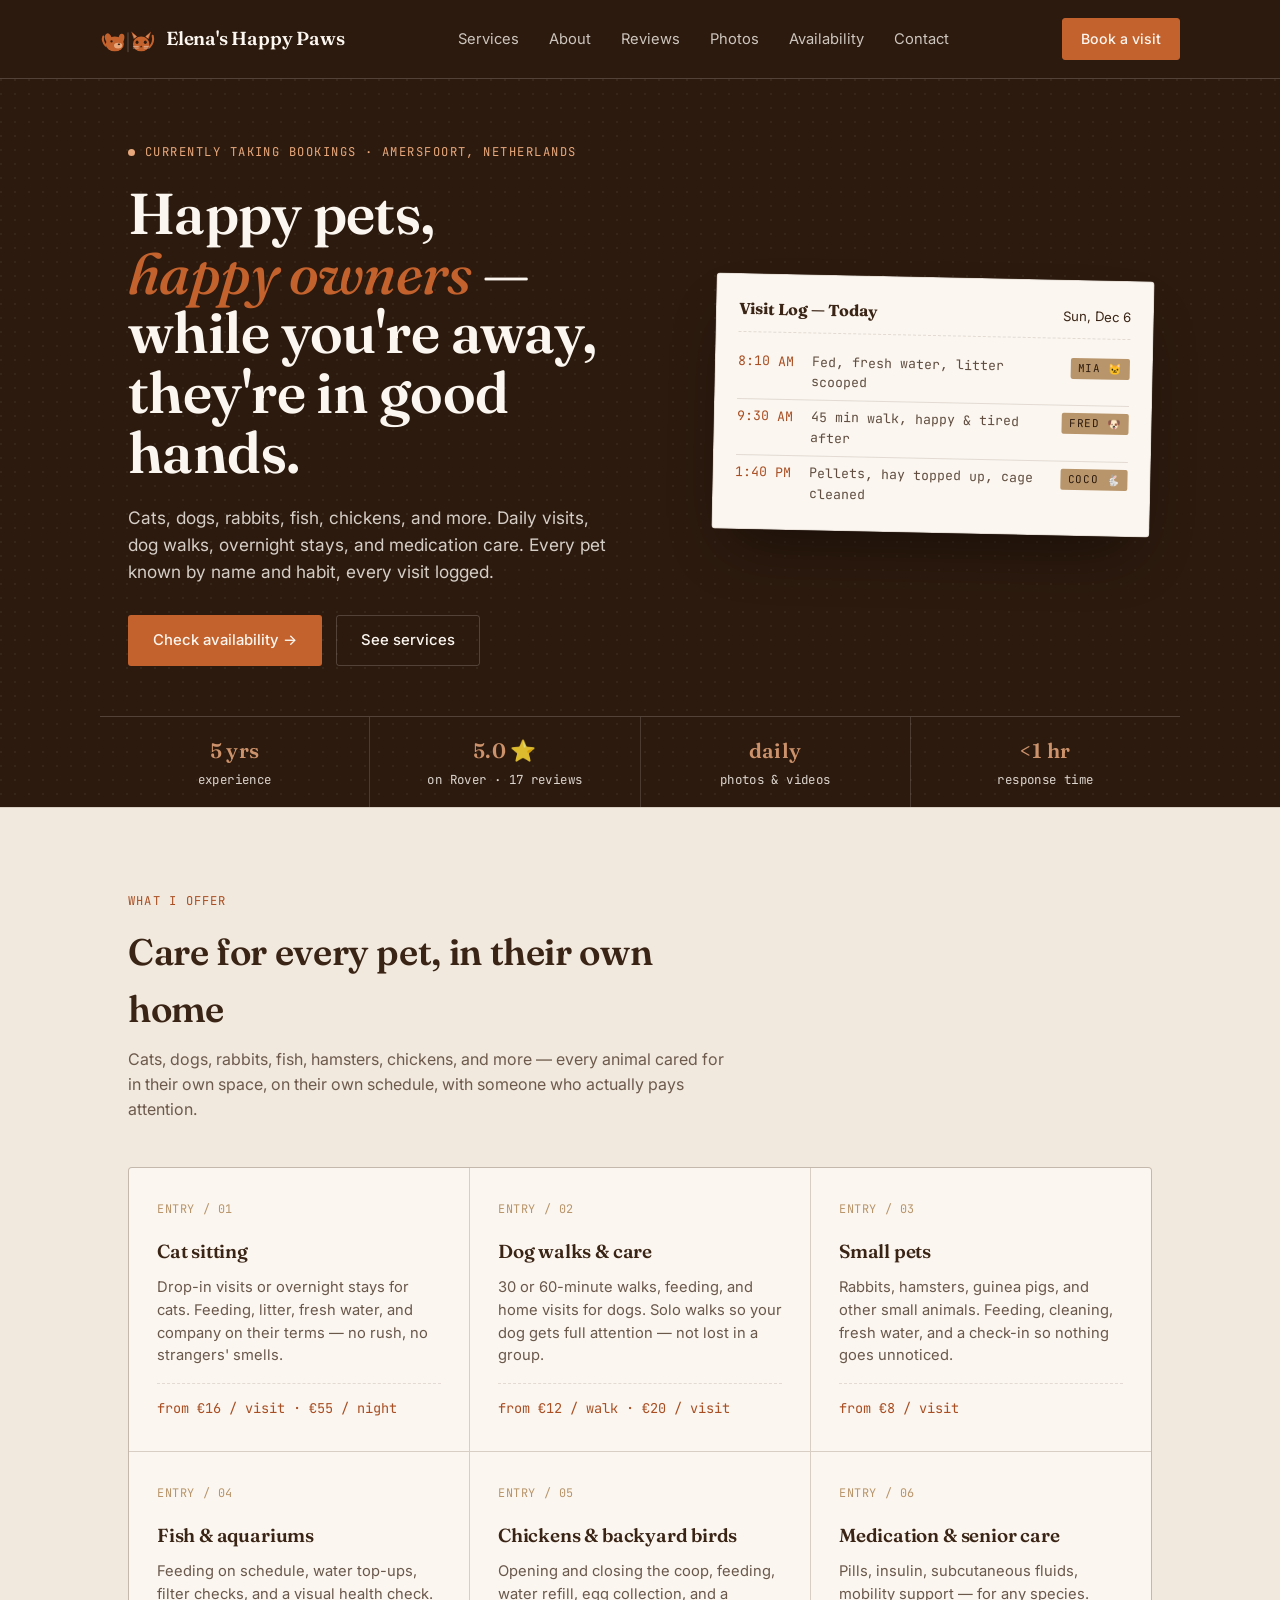
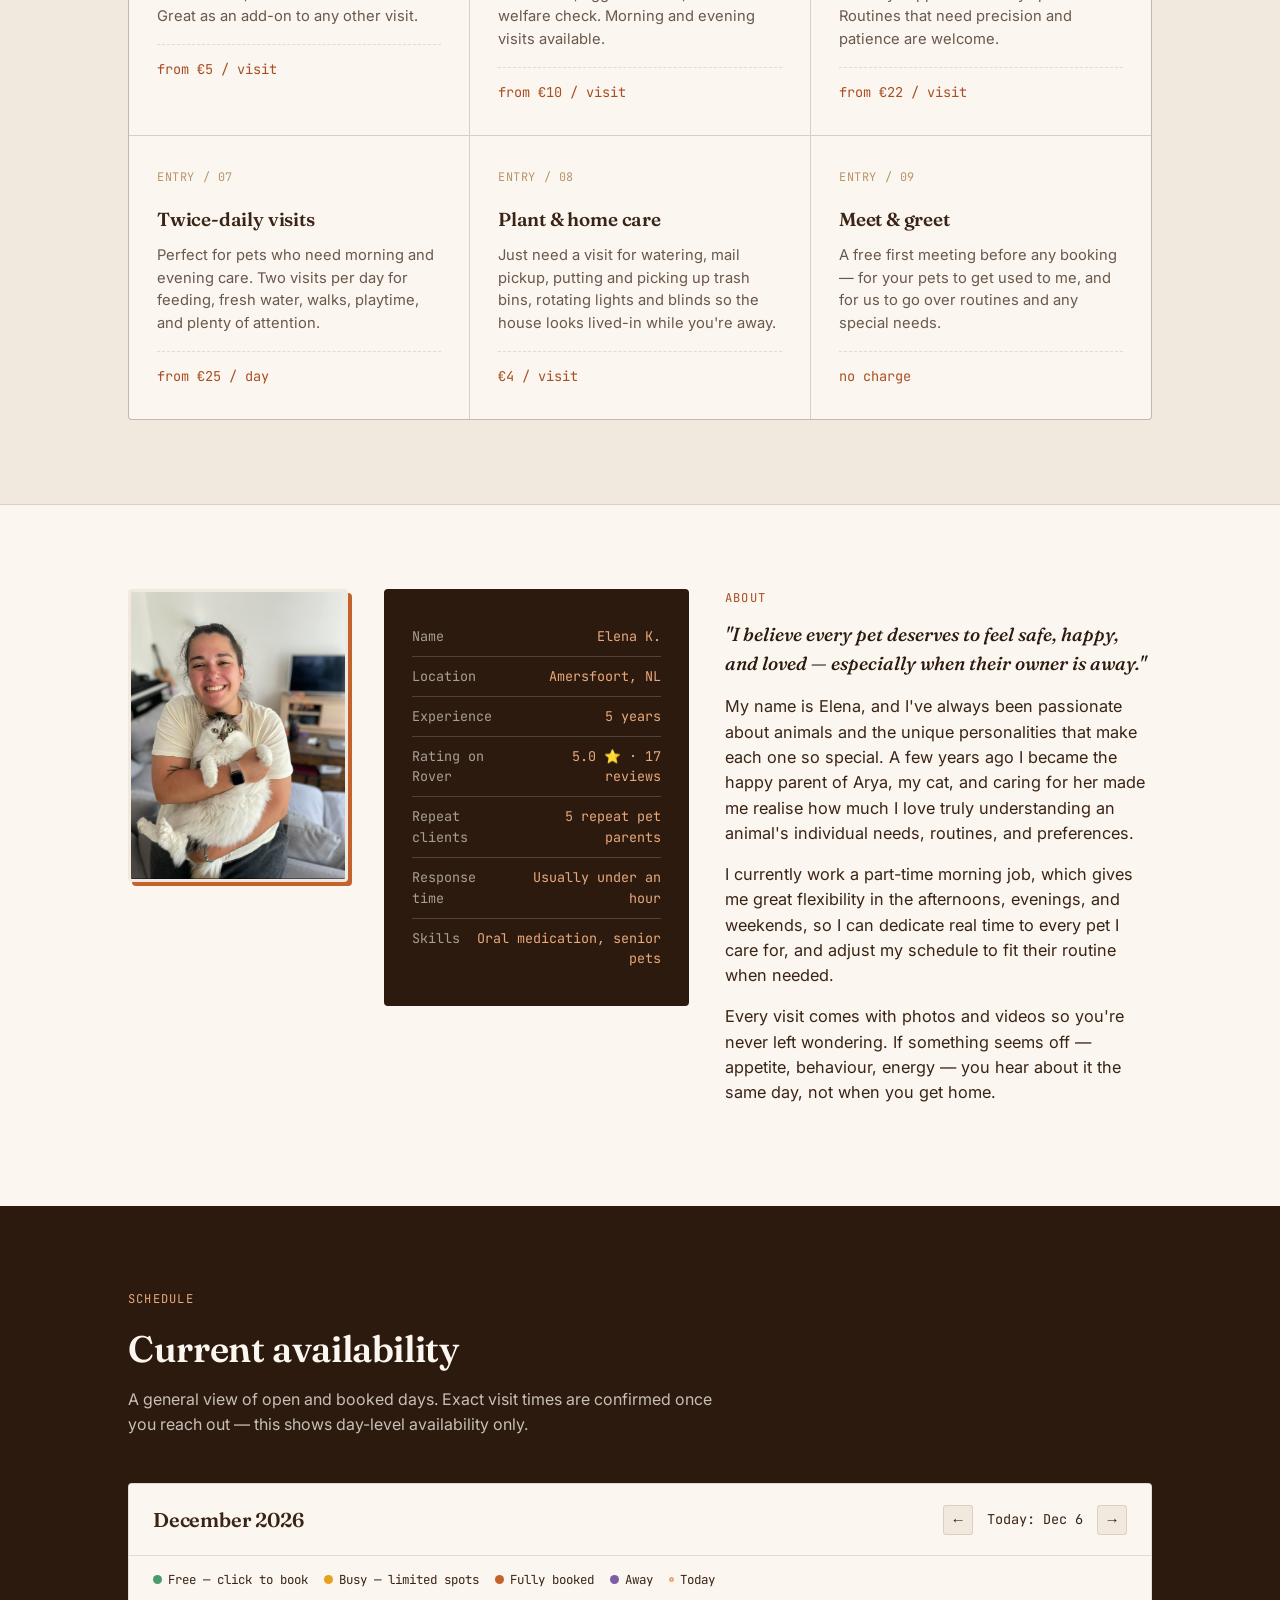
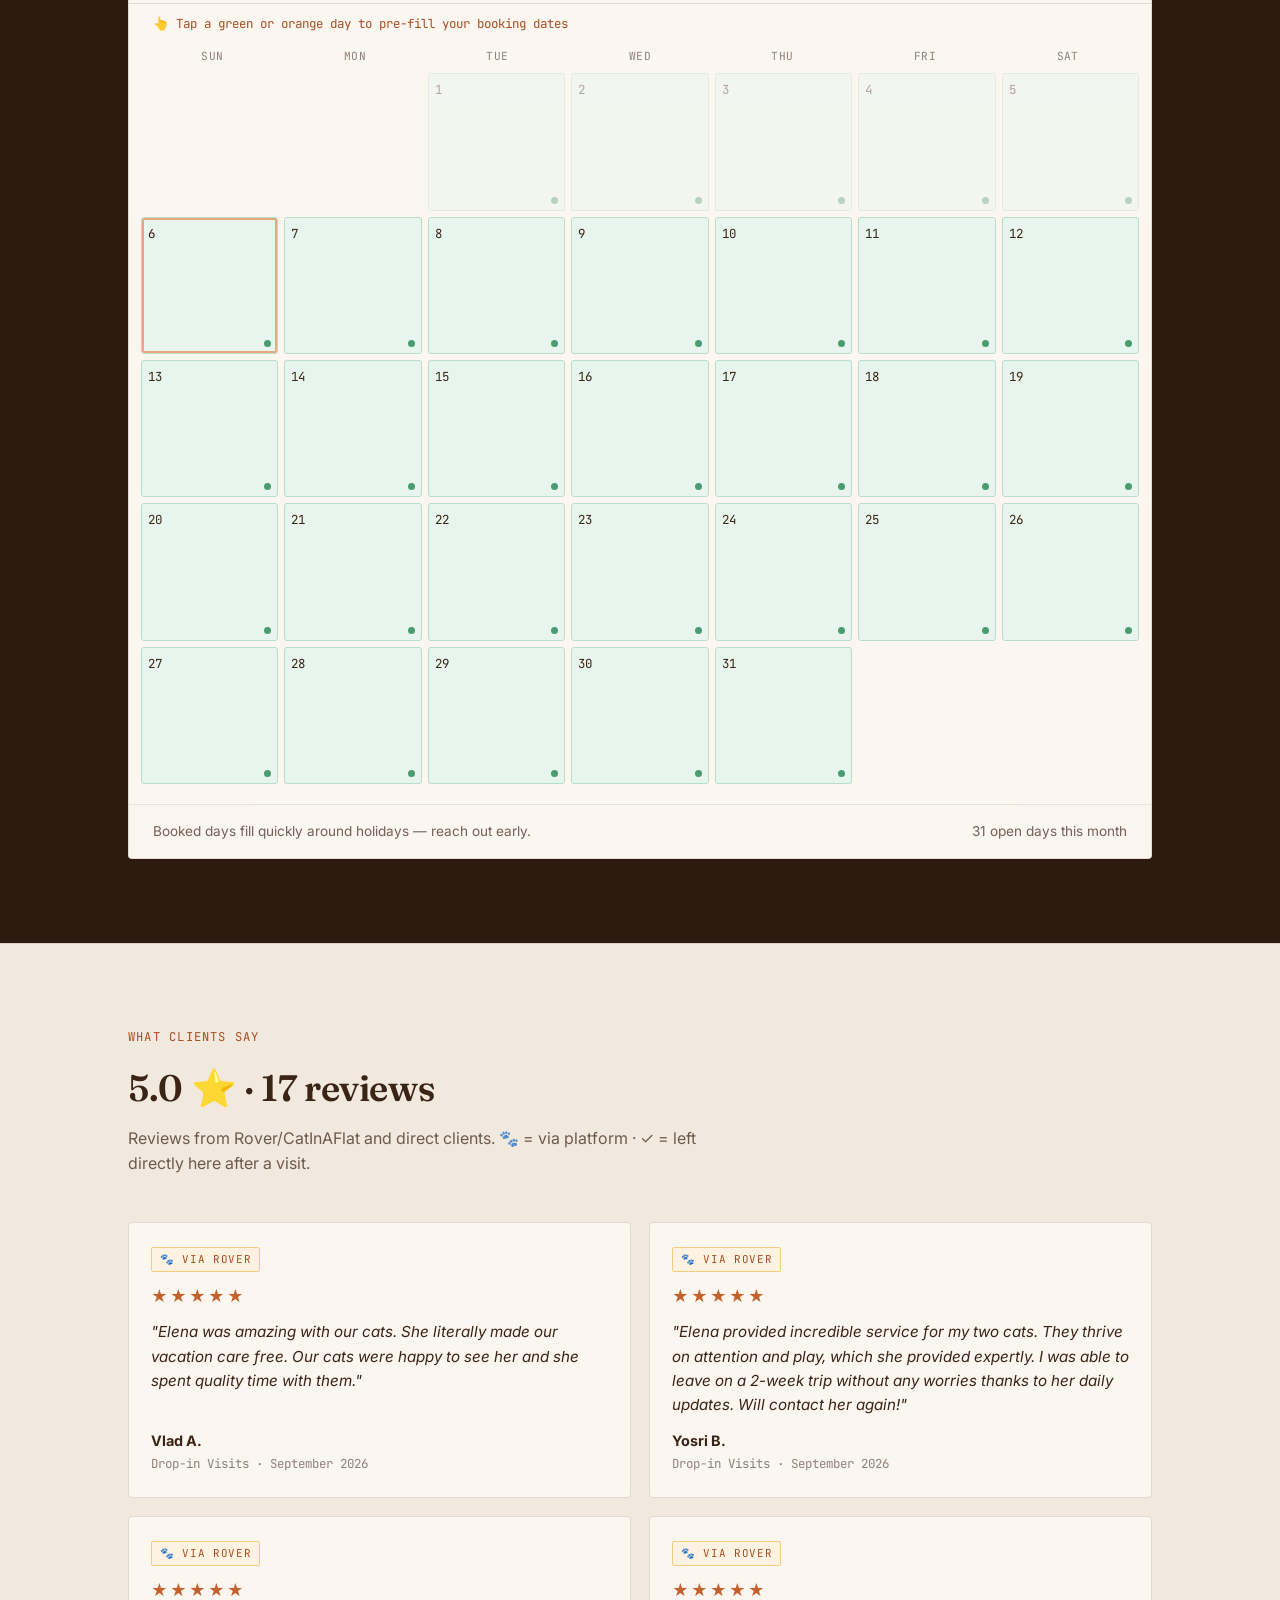
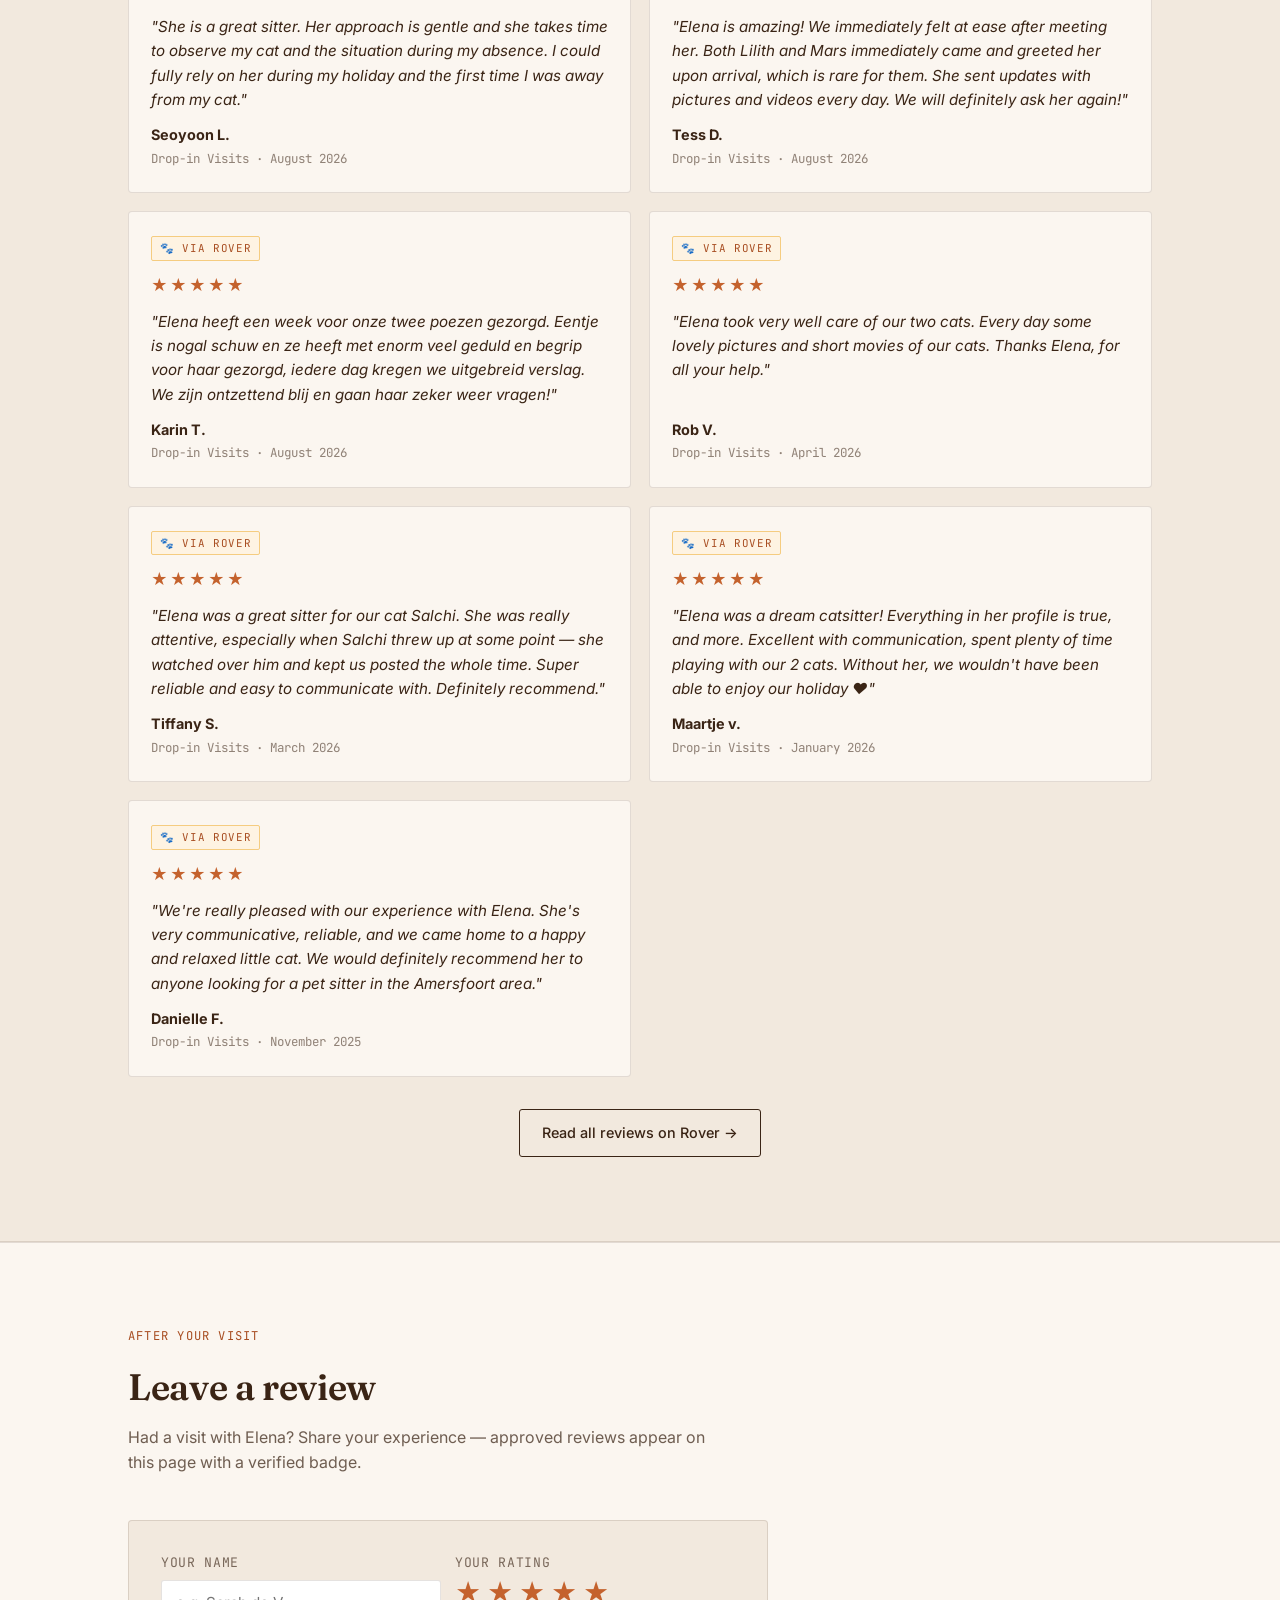
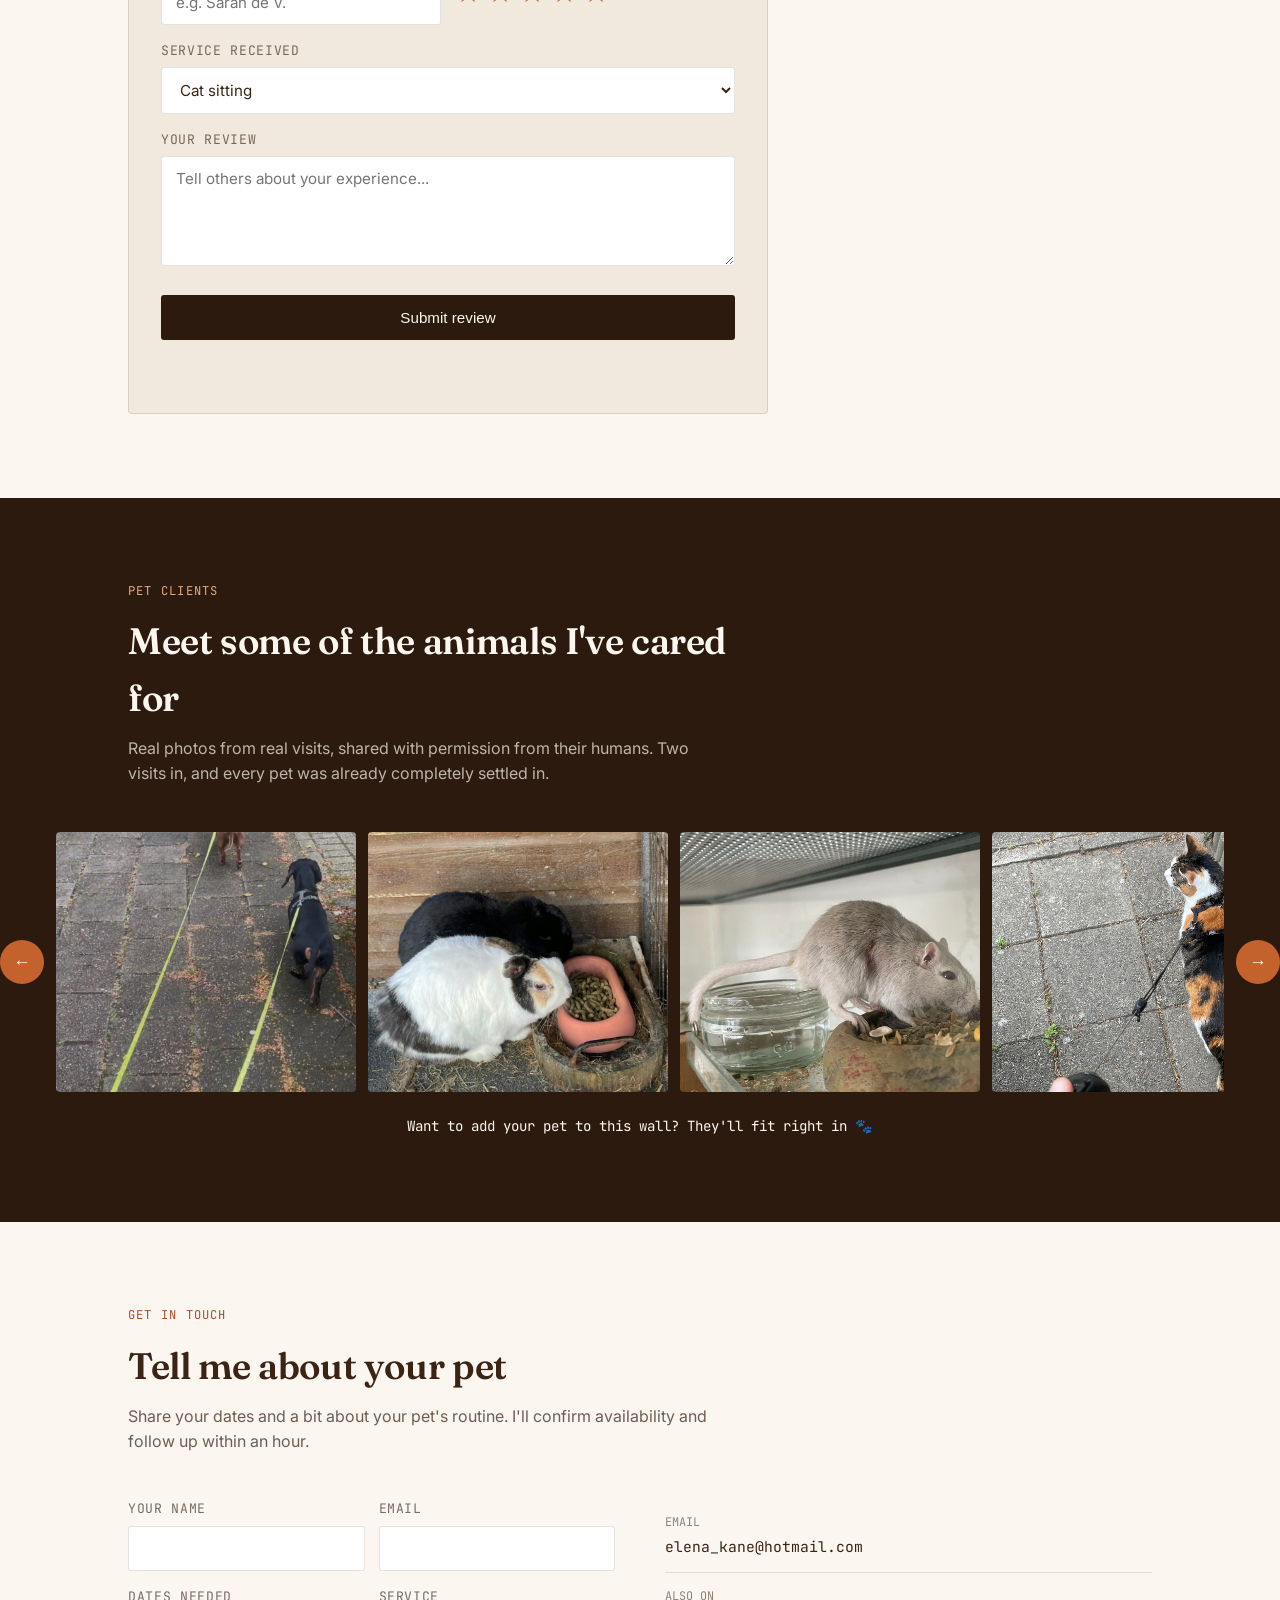
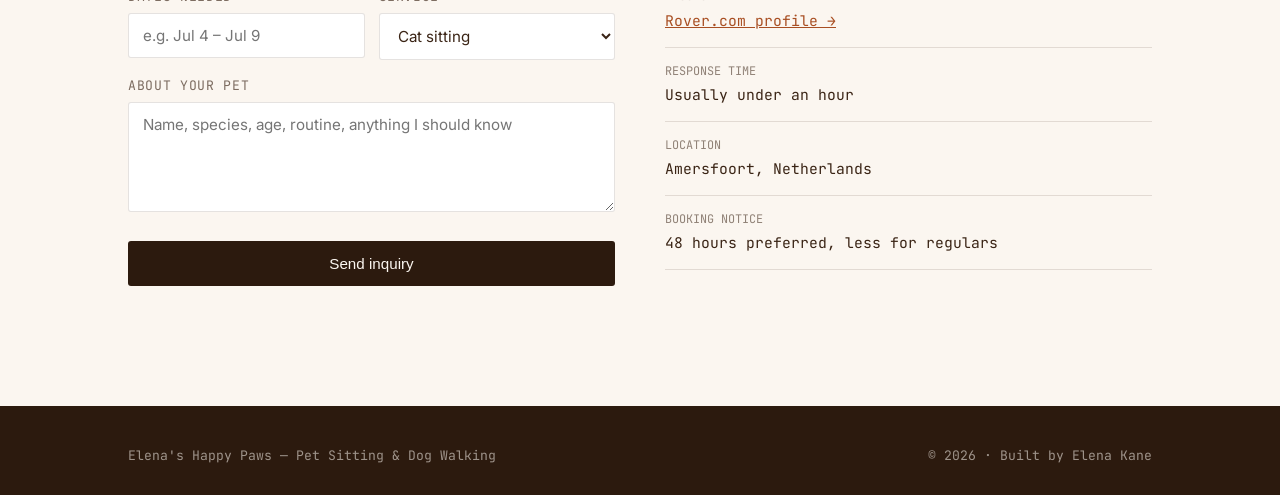
==== commit 351e2c8e: "update order" ====
--- a/index.html
+++ b/index.html
@@ -540,7 +540,7 @@
           <p class="form-status" id="form-status"></p>
         </form>
         <div class="contact-info reveal">
-          <div class="ci-row"><span>Email</span>hello@elenashappypaws.com</div>
+          <div class="ci-row"><span>Email</span>elena_kane@hotmail.com</div>
           <div class="ci-row"><span>Also on</span><a href="https://www.rover.com/members/elena-k-trusted-by-cats-approved-by-dogs/" target="_blank" rel="noopener" style="color:var(--clay-deep);">Rover.com profile →</a></div>
           <div class="ci-row"><span>Response time</span>Usually under an hour</div>
           <div class="ci-row"><span>Location</span>Amersfoort, Netherlands</div>
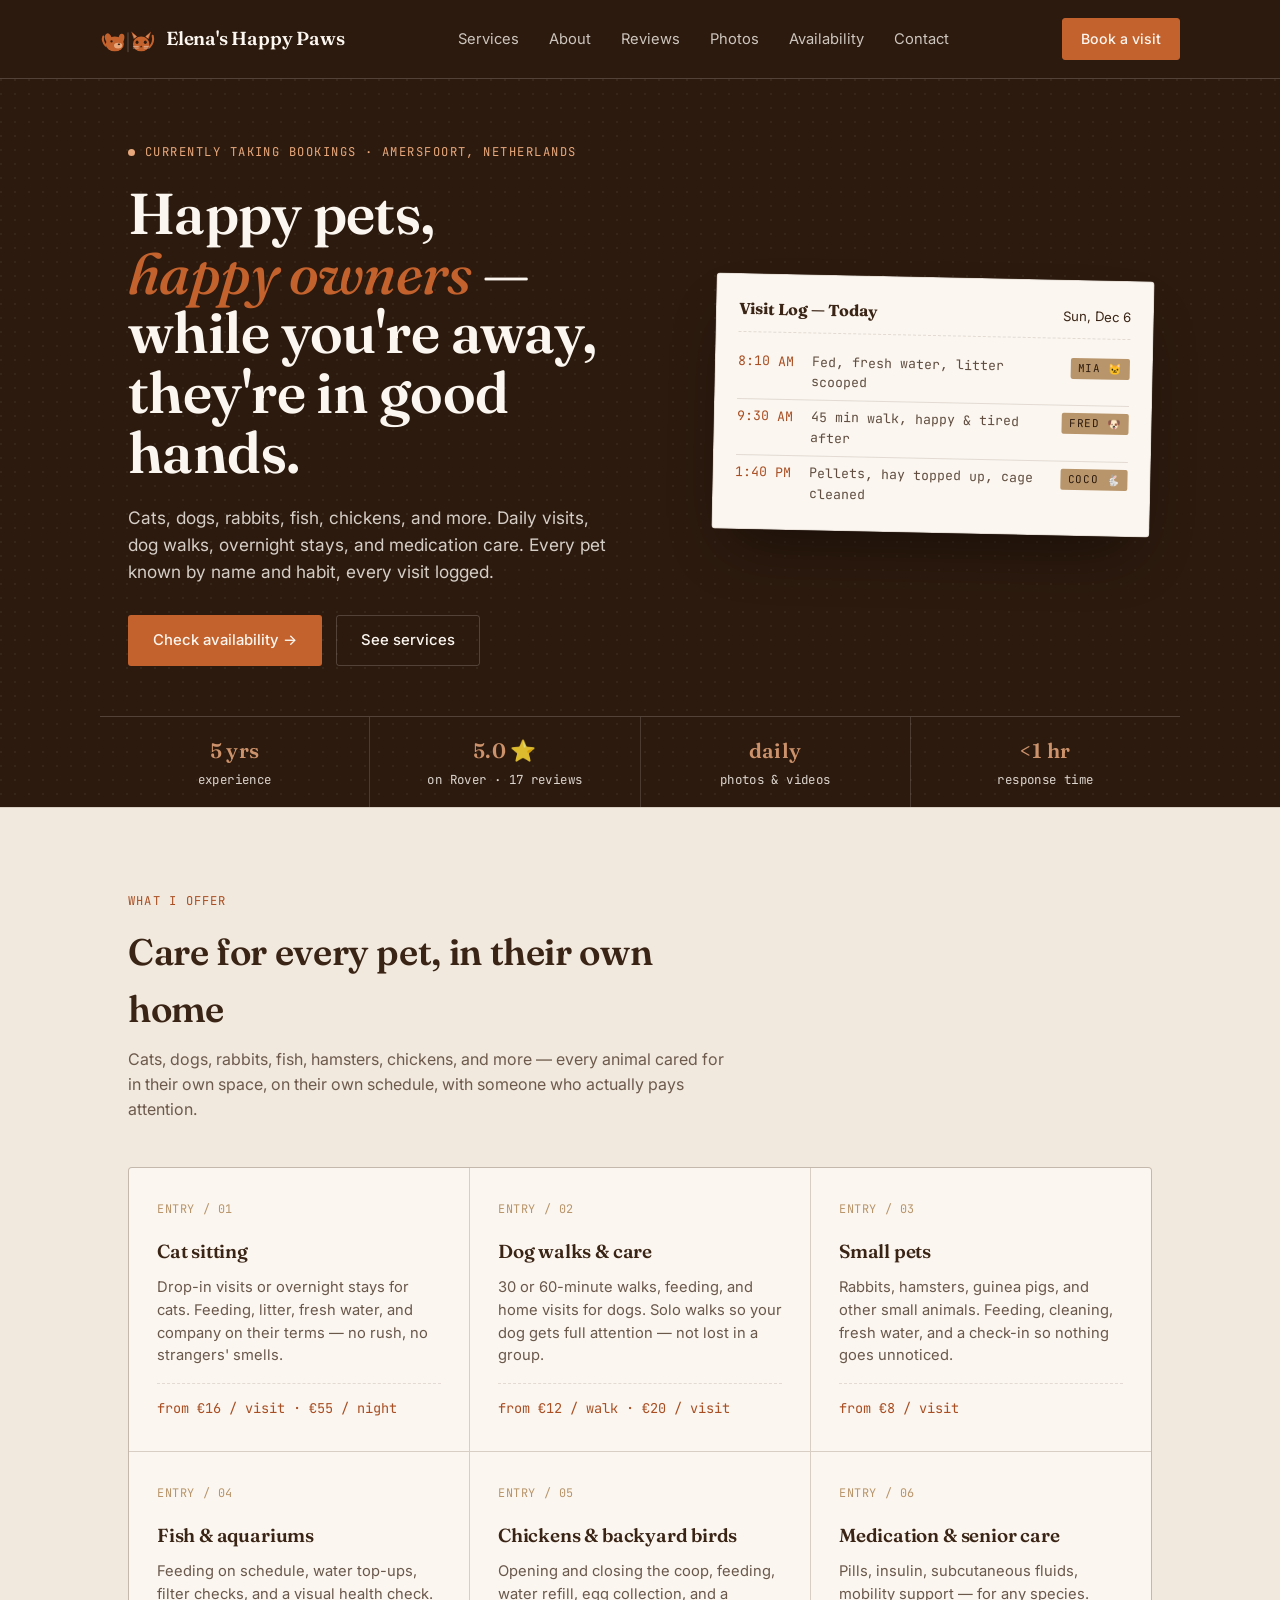
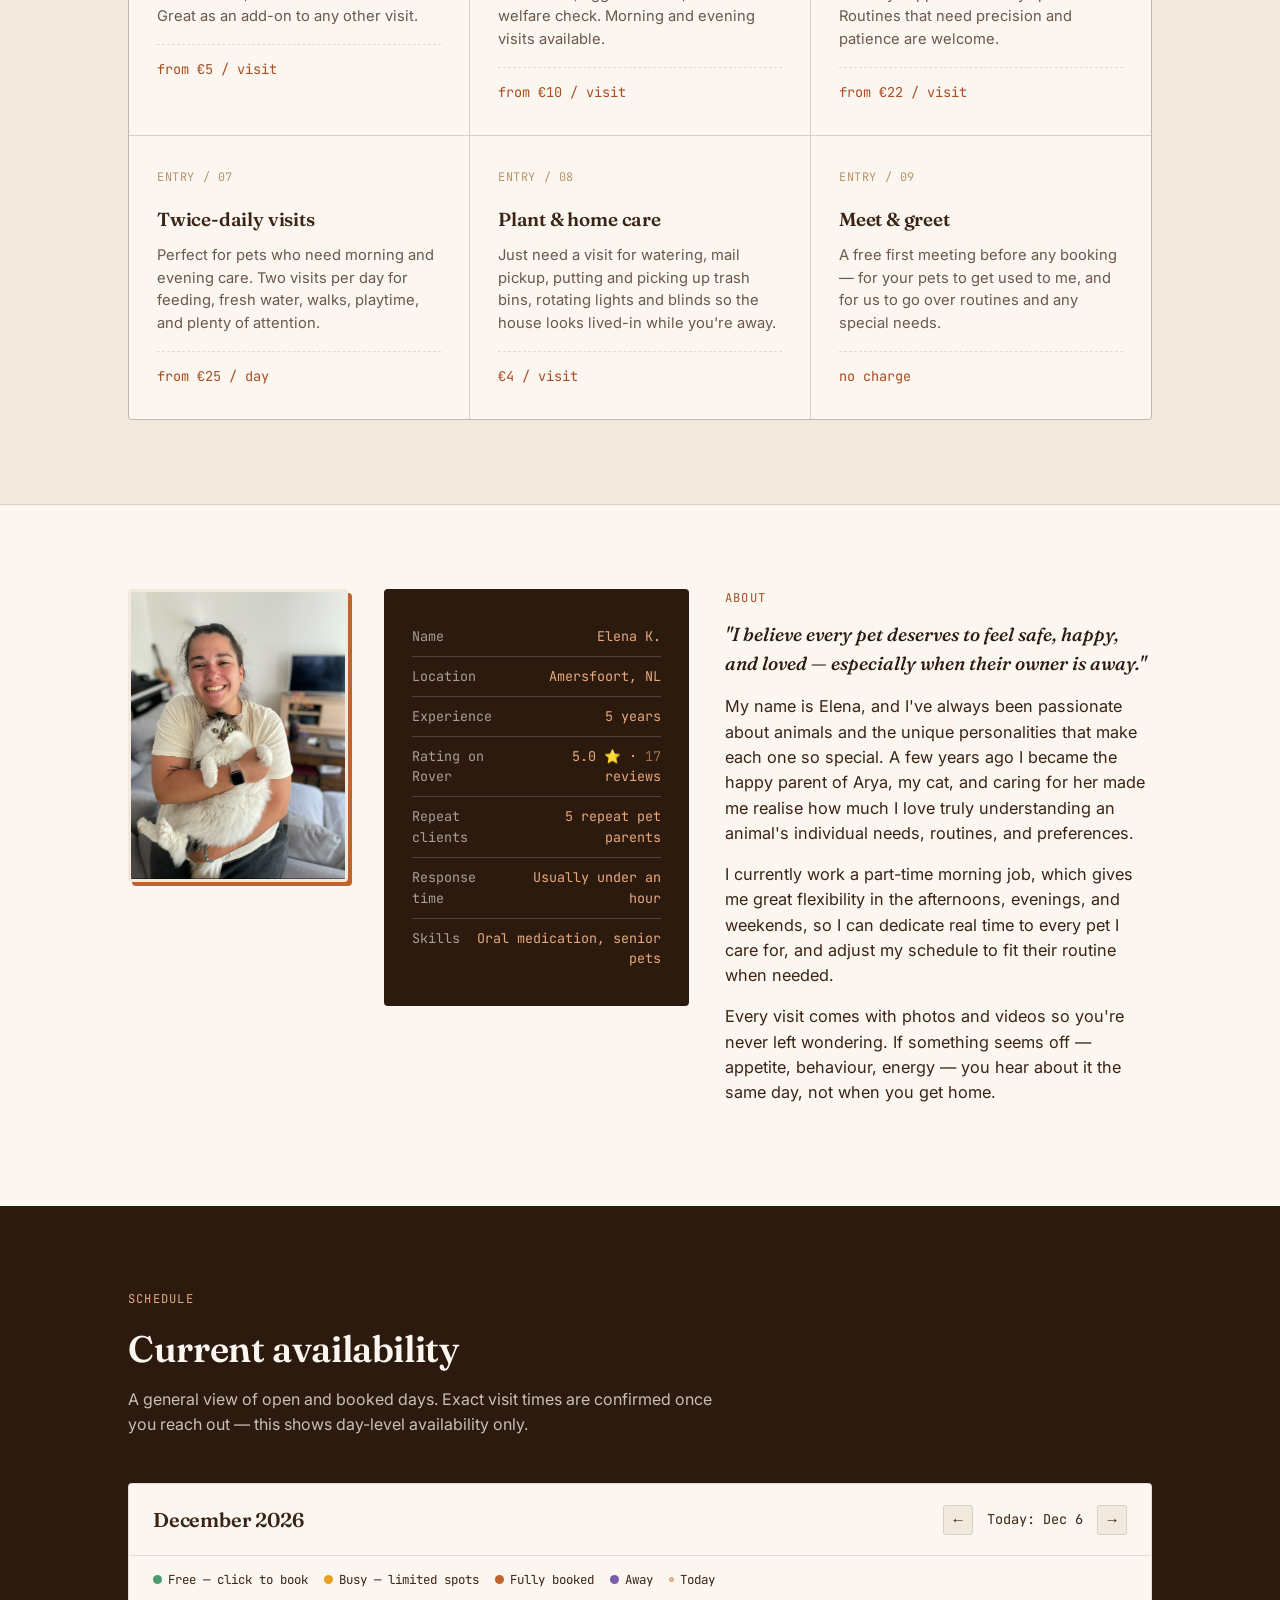
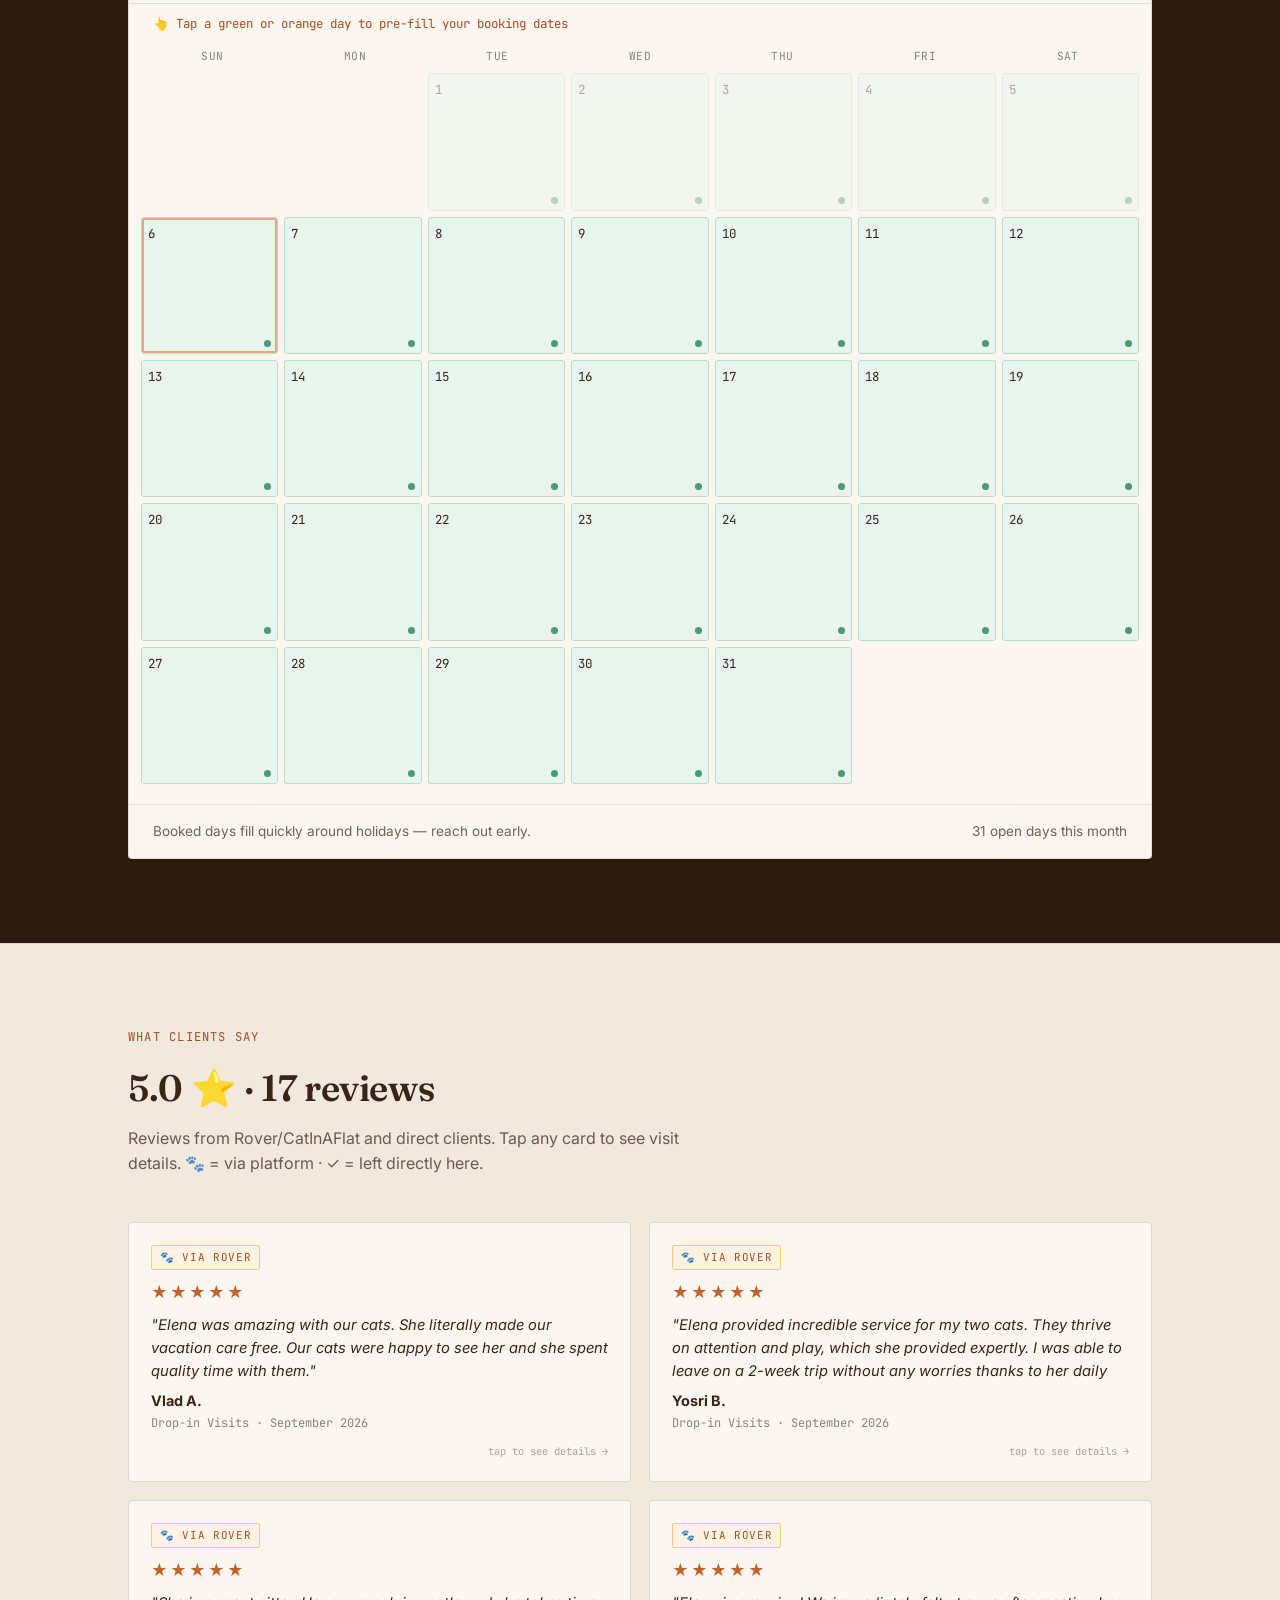
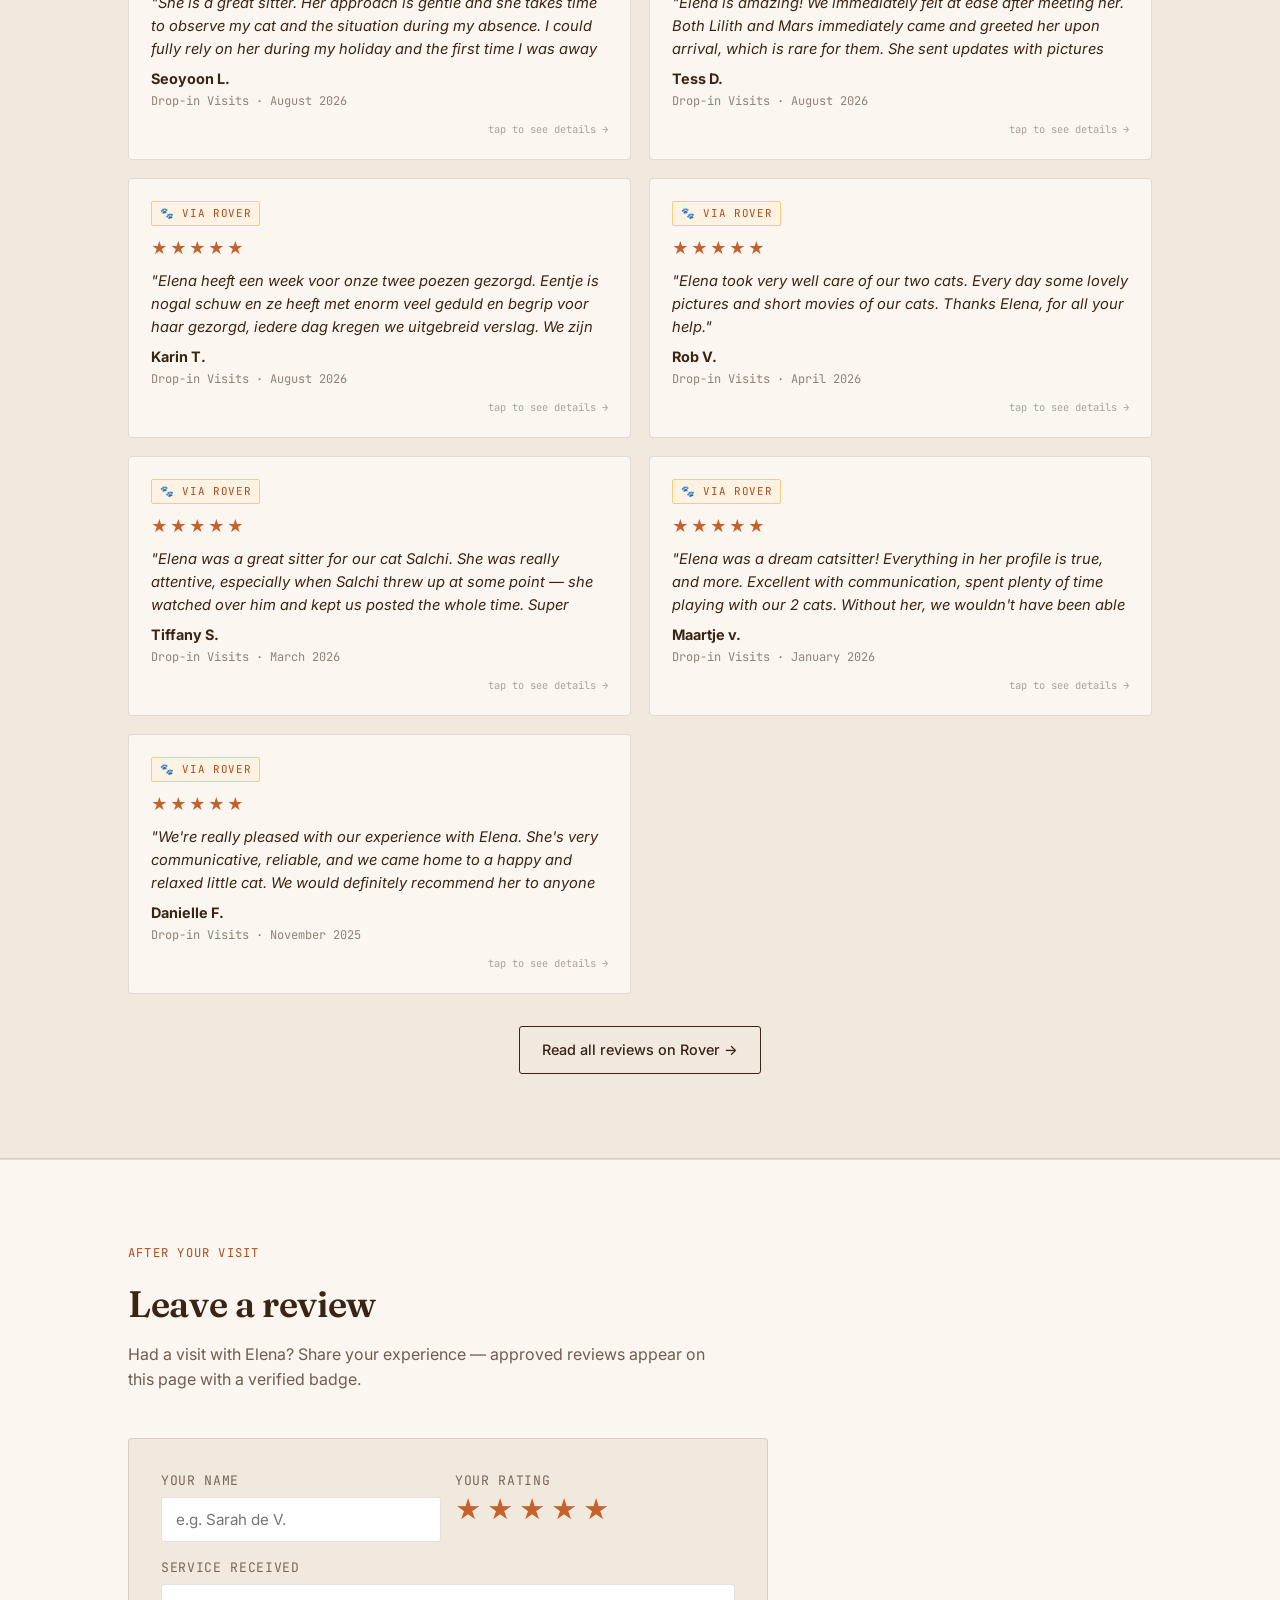
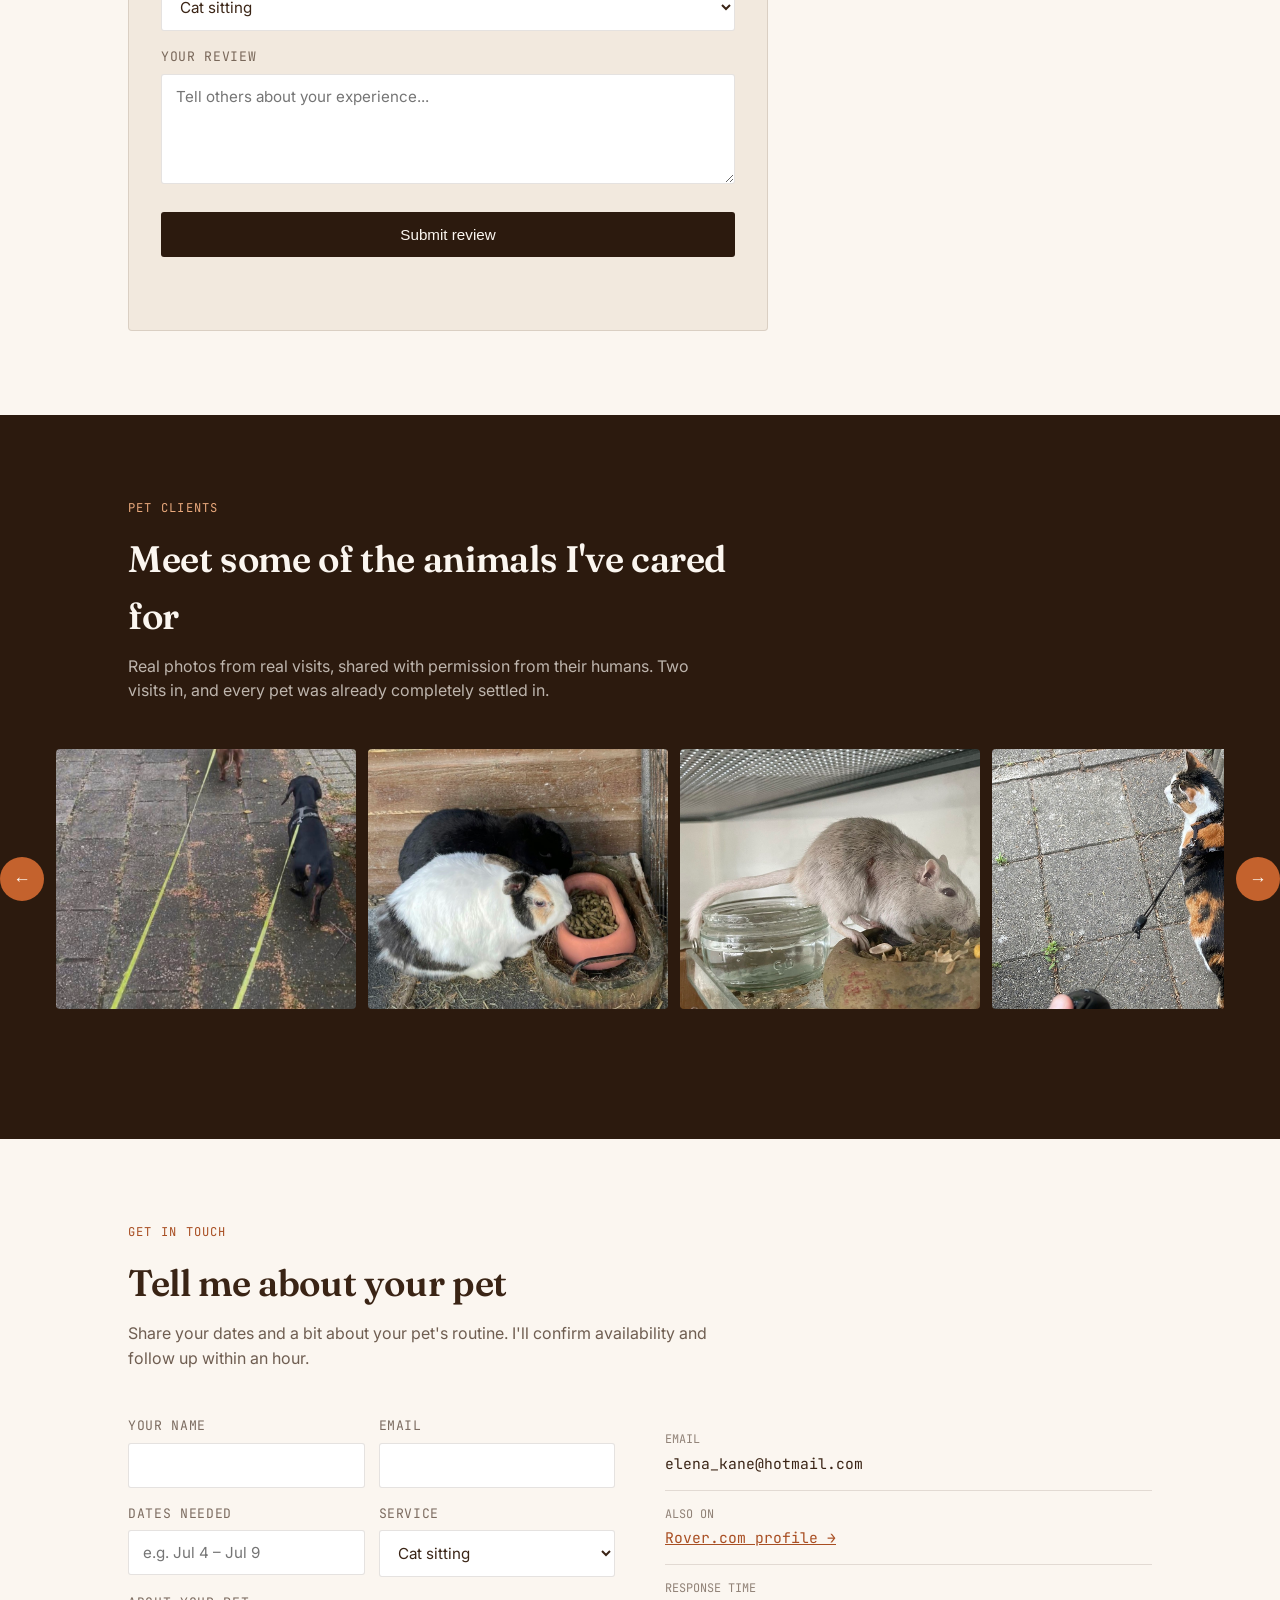
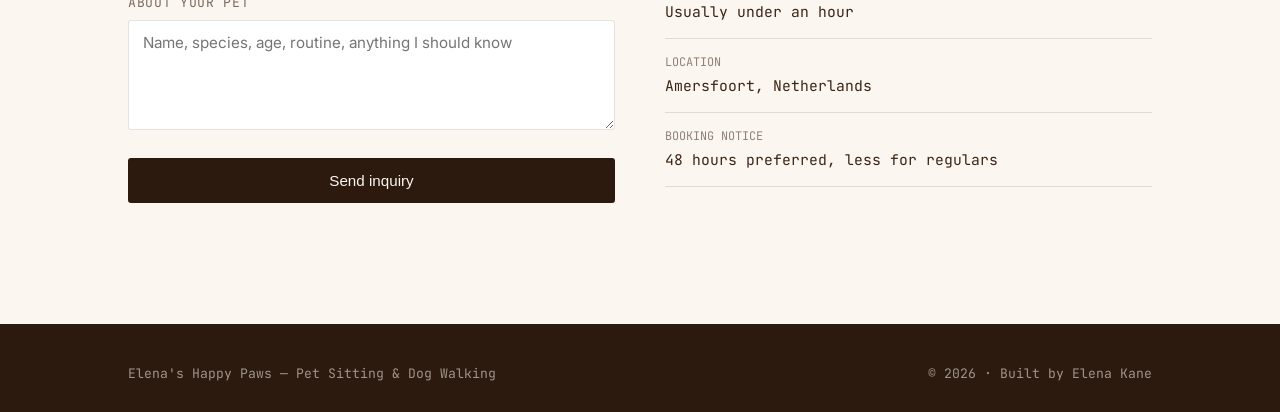
==== commit 52985285: "clearing code - flipping cards" ====
--- a/index.html
+++ b/index.html
@@ -3,199 +3,18 @@
 <head>
 <meta charset="UTF-8">
 <meta name="viewport" content="width=device-width, initial-scale=1.0">
-<title>Elena's Happy Paws - Pet Sitting & Dog Walking</title>
+<title>Elena's Happy Paws — Pet Sitting & Dog Walking in Amersfoort</title>
 <link rel="preconnect" href="https://fonts.googleapis.com">
 <link rel="preconnect" href="https://fonts.gstatic.com" crossorigin>
 <link href="https://fonts.googleapis.com/css2?family=Fraunces:ital,opsz,wght@0,9..144,400;0,9..144,500;0,9..144,600;0,9..144,700;1,9..144,500&family=Inter:wght@400;500;600&family=JetBrains+Mono:wght@400;500&display=swap" rel="stylesheet">
-<style>
-  :root{
-    --ink:#2C1A0E; --paper:#FBF6F0; --paper-deep:#F2E9DE;
-    --clay:#C4622D; --clay-deep:#A84E22; --charcoal:#3A2415;
-    --sage:#B8956A; --ochre:#E8A87C;
-    --line: rgba(58,36,21,0.13); --line-light: rgba(251,246,240,0.18);
-  }
-  *{margin:0;padding:0;box-sizing:border-box;}
-  html{scroll-behavior:smooth;}
-  body{ background:var(--paper); color:var(--charcoal); font-family:'Inter',sans-serif; line-height:1.55; -webkit-font-smoothing:antialiased; }
-  @media (prefers-reduced-motion: reduce){ html{scroll-behavior:auto;} *{animation-duration:0.01ms !important; transition-duration:0.01ms !important;} }
-  a{color:inherit;}
-  h1,h2,h3{font-family:'Fraunces',serif; font-weight:600; letter-spacing:-0.01em;}
-  .wrap{max-width:1080px; margin:0 auto; padding:0 28px;}
-  :focus-visible{outline:2px solid var(--clay); outline-offset:3px; border-radius:2px;}
-
-  header{ position:sticky; top:0; z-index:50; background:var(--ink); color:var(--paper); border-bottom:1px solid var(--line-light); }
-  .nav{ display:flex; align-items:center; justify-content:space-between; padding:18px 28px; }
-  .brand{ display:flex; align-items:center; gap:10px; font-family:'Fraunces',serif; font-weight:600; font-size:1.18rem; color:var(--paper); text-decoration:none; letter-spacing:-0.01em; }
-  .brand .mark{ width:56px; height:34px; flex:none; }
-  .navlinks{display:flex; gap:30px; list-style:none; font-size:0.92rem;}
-  .navlinks a{text-decoration:none; color:var(--paper); opacity:0.78; transition:opacity .2s;}
-  .navlinks a:hover{opacity:1;}
-  .nav-cta{ background:var(--clay); color:var(--paper); padding:9px 18px; border-radius:3px; text-decoration:none; font-size:0.88rem; font-weight:500; border:1px solid var(--clay); transition:background .2s, color .2s; }
-  .nav-cta:hover{background:transparent; color:var(--clay);}
-  @media (max-width: 720px){ .navlinks{display:none;} .nav-cta{font-size:0.82rem; padding:8px 14px;} }
-
-  .hero{ background:var(--ink); color:var(--paper); position:relative; overflow:hidden; padding:64px 0 0; }
-  .hero-grain{ position:absolute; inset:0; opacity:0.05; pointer-events:none; background-image: radial-gradient(circle at 1px 1px, var(--paper) 1px, transparent 0); background-size: 14px 14px; }
-  .hero-inner{ position:relative; z-index:1; display:grid; grid-template-columns: 1.1fr 0.9fr; gap:50px; align-items:center; padding-bottom:50px; }
-  @media (max-width: 880px){ .hero-inner{grid-template-columns:1fr; padding-bottom:36px;} }
-  .eyebrow{ font-family:'JetBrains Mono', monospace; font-size:0.76rem; letter-spacing:0.12em; text-transform:uppercase; color:var(--ochre); display:flex; align-items:center; gap:10px; margin-bottom:22px; }
-  .eyebrow::before{ content:""; display:inline-block; width:7px; height:7px; background:var(--ochre); border-radius:50%; animation:pulse 2.4s ease-in-out infinite; }
-  @keyframes pulse{0%,100%{opacity:1;} 50%{opacity:.35;}}
-  .hero h1{ font-size:clamp(2.4rem, 5vw, 3.6rem); line-height:1.04; margin-bottom:22px; }
-  .hero h1 em{ font-style:italic; color:var(--clay); font-weight:500; }
-  .hero p.lede{ font-size:1.08rem; max-width:480px; opacity:0.82; margin-bottom:30px; }
-  .hero-actions{display:flex; gap:14px; flex-wrap:wrap;}
-  .btn{ display:inline-flex; align-items:center; gap:8px; padding:13px 24px; border-radius:3px; text-decoration:none; font-size:0.93rem; font-weight:500; font-family:'Inter',sans-serif; transition:transform .18s ease, background .18s ease, color .18s ease, border-color .18s; border:1px solid transparent; cursor:pointer; }
-  .btn-primary{background:var(--clay); color:var(--paper);}
-  .btn-primary:hover{background:var(--clay-deep); transform:translateY(-1px);}
-  .btn-ghost{border-color:var(--line-light); color:var(--paper);}
-  .btn-ghost:hover{border-color:var(--paper); transform:translateY(-1px);}
-  .logbook-peek{ background:var(--paper); color:var(--charcoal); border-radius:4px; padding:22px 22px 18px; font-family:'JetBrains Mono', monospace; font-size:0.82rem; box-shadow:0 30px 60px -20px rgba(0,0,0,0.45); transform:rotate(1.2deg); border:1px solid var(--line); }
-  .logbook-peek .lp-head{ display:flex; justify-content:space-between; align-items:baseline; border-bottom:1px dashed var(--line); padding-bottom:10px; margin-bottom:12px; font-family:'Inter',sans-serif; }
-  .logbook-peek .lp-head strong{font-family:'Fraunces',serif; font-size:1rem;}
-  .lp-row{display:flex; gap:10px; padding:7px 0; border-bottom:1px solid var(--line); align-items:baseline;}
-  .lp-row:last-child{border-bottom:none;}
-  .lp-time{color:var(--clay-deep); flex:none; width:64px;}
-  .lp-note{color:var(--charcoal); opacity:0.8;}
-  .lp-tag{ margin-left:auto; flex:none; font-size:0.68rem; text-transform:uppercase; letter-spacing:0.06em; background:var(--sage); color:var(--ink); padding:2px 7px; border-radius:2px; }
-  .hero-strip{ border-top:1px solid var(--line-light); display:flex; flex-wrap:wrap; }
-  .hs-item{ flex:1; min-width:160px; padding:18px 0; text-align:center; border-right:1px solid var(--line-light); font-family:'JetBrains Mono', monospace; font-size:0.78rem; letter-spacing:0.03em; opacity:0.85; }
-  .hs-item:last-child{border-right:none;}
-  .hs-item b{display:block; font-family:'Fraunces',serif; font-size:1.3rem; font-weight:600; color:var(--ochre); margin-bottom:2px;}
-
-  section{padding:84px 0;}
-  .section-head{margin-bottom:46px; max-width:600px;}
-  .section-label{ font-family:'JetBrains Mono', monospace; font-size:0.76rem; text-transform:uppercase; letter-spacing:0.1em; color:var(--clay-deep); margin-bottom:12px; display:block; }
-  .section-head h2{font-size:clamp(1.7rem,3vw,2.3rem); margin-bottom:10px;}
-  .section-head p{opacity:0.72; font-size:1rem;}
-
-  .services{background:var(--paper-deep); border-top:1px solid var(--line); border-bottom:1px solid var(--line);}
-  .service-grid{ display:grid; grid-template-columns:repeat(3,1fr); gap:1px; background:var(--line); border:1px solid var(--line); border-radius:4px; overflow:hidden; }
-  @media (max-width: 800px){.service-grid{grid-template-columns:1fr;}}
-  .service-card{ background:var(--paper); padding:32px 28px; transition:background .25s; }
-  .service-card:hover{background:#fff;}
-  .service-card .entry-no{ font-family:'JetBrains Mono', monospace; font-size:0.74rem; color:var(--sage); margin-bottom:18px; letter-spacing:0.05em; }
-  .service-card h3{font-size:1.18rem; margin-bottom:10px;}
-  .service-card p{font-size:0.92rem; opacity:0.75; margin-bottom:16px;}
-  .service-price{ font-family:'JetBrains Mono', monospace; font-size:0.85rem; color:var(--clay-deep); border-top:1px dashed var(--line); padding-top:14px; }
-
-  .about-grid{display:grid; grid-template-columns:220px 1fr 1.4fr; gap:36px; align-items:start;}
-  @media (max-width:900px){.about-grid{grid-template-columns:1fr 1fr; gap:28px;}}
-  @media (max-width:600px){.about-grid{grid-template-columns:1fr; gap:24px;}}
-  .about-card{ background:var(--ink); color:var(--paper); border-radius:4px; padding:28px; font-family:'JetBrains Mono', monospace; font-size:0.84rem; }
-  .about-card .field{display:flex; justify-content:space-between; padding:9px 0; border-bottom:1px solid var(--line-light);}
-  .about-card .field:last-child{border-bottom:none;}
-  .about-card .field span:first-child{opacity:0.6;}
-  .about-card .field span:last-child{color:var(--ochre); text-align:right;}
-  .about-body p{margin-bottom:16px; font-size:1.02rem;}
-  .about-body p:first-of-type{font-size:1.18rem; font-family:'Fraunces',serif; font-style:italic; font-weight:500; color:var(--ink);}
-  .profile-photo-wrap{ position:relative; display:block; width:100%; }
-  .profile-photo{ width:100%; border-radius:4px; display:block; border:3px solid var(--paper-deep); box-shadow: 4px 4px 0 var(--clay); object-fit:cover; aspect-ratio:3/4; background:var(--paper-deep); }
-  .profile-photo-placeholder{ width:100%; aspect-ratio:3/4; border-radius:4px; border:2px dashed var(--line); background:var(--paper-deep); display:flex; flex-direction:column; align-items:center; justify-content:center; gap:10px; color:var(--sage); font-family:'JetBrains Mono',monospace; font-size:0.75rem; text-align:center; padding:16px; }
-  .profile-photo-placeholder svg{ opacity:0.4; }
-
-  .calendar-wrap{ background:var(--ink); color:var(--paper); }
-  .cal-card{ background:var(--paper); color:var(--charcoal); border-radius:4px; overflow:hidden; border:1px solid var(--line); }
-  .cal-top{ display:flex; align-items:center; justify-content:space-between; padding:20px 24px; border-bottom:1px solid var(--line); flex-wrap:wrap; gap:12px; }
-  .cal-top h3{font-size:1.25rem;}
-  .cal-nav{display:flex; align-items:center; gap:14px; font-family:'JetBrains Mono',monospace; font-size:0.85rem;}
-  .cal-nav button{ background:var(--paper-deep); border:1px solid var(--line); border-radius:3px; width:30px; height:30px; cursor:pointer; font-size:0.95rem; color:var(--charcoal); transition:background .2s; }
-  .cal-nav button:hover{background:var(--clay); color:var(--paper); border-color:var(--clay);}
-  .cal-legend{display:flex; gap:16px; padding:14px 24px; font-size:0.78rem; font-family:'JetBrains Mono',monospace; border-bottom:1px solid var(--line); flex-wrap:wrap;}
-  .leg-item{display:flex; align-items:center; gap:6px;}
-  .leg-dot{width:9px; height:9px; border-radius:50%;}
-  .grid-days{ display:grid; grid-template-columns:repeat(7,1fr); font-family:'JetBrains Mono', monospace; font-size:0.7rem; text-transform:uppercase; letter-spacing:0.04em; opacity:0.55; padding:14px 12px 0; }
-  .grid-days div{text-align:center; padding-bottom:8px;}
-  .grid-dates{ display:grid; grid-template-columns:repeat(7,1fr); gap:6px; padding:0 12px 20px; }
-  .date-cell{ aspect-ratio:1; border-radius:3px; position:relative; display:flex; align-items:flex-start; justify-content:flex-start; padding:6px; font-family:'JetBrains Mono', monospace; font-size:0.78rem; border:1px solid var(--line); background:var(--paper); color:var(--charcoal); }
-  .date-cell.empty{border:none; background:transparent;}
-  .date-cell.today{box-shadow:inset 0 0 0 2px var(--ochre);}
-  .date-cell .dot{ position:absolute; bottom:6px; right:6px; width:7px; height:7px; border-radius:50%; }
-  .cal-foot{ padding:16px 24px; border-top:1px solid var(--line); font-size:0.85rem; opacity:0.7; display:flex; justify-content:space-between; flex-wrap:wrap; gap:8px; }
-  .date-cell.status-free{background:#E8F5EE; border-color:#B8DEC9;}
-  .date-cell.status-busy{background:#FEF3E2; border-color:#F5CC80;}
-  .date-cell.status-full{background:#FAEAE4; border-color:#E8B49A;}
-  .date-cell.status-away{background:#EEE8F5; border-color:#C9B8DE;}
-  .date-cell.past{opacity:0.38; pointer-events:none;}
-  .status-free .dot{background:#4A9B6F;} .status-busy .dot{background:#E8A020;} .status-full .dot{background:#C4622D;} .status-away .dot{background:#7B5EA7;}
-  .date-cell.clickable{cursor:pointer; transition:transform .15s, box-shadow .15s;}
-  .date-cell.clickable:hover{transform:scale(1.08); box-shadow:0 4px 12px rgba(0,0,0,0.13); z-index:2; position:relative;}
-  .date-cell.selected{box-shadow:inset 0 0 0 2px var(--clay) !important; font-weight:600;}
-  .date-cell.clickable::after{ content: attr(data-tip); position:absolute; bottom:calc(100% + 6px); left:50%; transform:translateX(-50%); background:var(--ink); color:var(--paper); font-family:'JetBrains Mono',monospace; font-size:0.65rem; padding:4px 8px; border-radius:3px; white-space:nowrap; opacity:0; pointer-events:none; transition:opacity .15s; z-index:10; }
-  .date-cell.clickable:hover::after{opacity:1;}
-  .cal-pick-hint{ padding:10px 24px 0; font-family:'JetBrains Mono',monospace; font-size:0.78rem; color:var(--clay-deep); min-height:1.4em; }
-
-  .contact-grid{display:grid; grid-template-columns:1fr 1fr; gap:50px;}
-  @media (max-width:800px){.contact-grid{grid-template-columns:1fr;}}
-  form{display:flex; flex-direction:column; gap:16px;}
-  label{font-size:0.82rem; font-family:'JetBrains Mono',monospace; text-transform:uppercase; letter-spacing:0.05em; opacity:0.65; margin-bottom:6px; display:block;}
-  input, textarea, select{ width:100%; padding:12px 14px; border:1px solid var(--line); border-radius:3px; background:#fff; font-family:'Inter',sans-serif; font-size:0.95rem; color:var(--charcoal); transition:border-color .2s; }
-  input:focus, textarea:focus, select:focus{border-color:var(--clay); outline:none;}
-  textarea{resize:vertical; min-height:110px;}
-  .field-row{display:grid; grid-template-columns:1fr 1fr; gap:14px;}
-  @media (max-width:480px){.field-row{grid-template-columns:1fr;}}
-  .submit-btn{ background:var(--ink); color:var(--paper); border:none; padding:14px 24px; border-radius:3px; font-size:0.95rem; cursor:pointer; font-weight:500; transition:background .2s; margin-top:6px; }
-  .submit-btn:hover{background:var(--clay-deep);}
-  .contact-info{font-family:'JetBrains Mono', monospace; font-size:0.92rem;}
-  .contact-info .ci-row{padding:14px 0; border-bottom:1px solid var(--line);}
-  .contact-info .ci-row span{display:block; opacity:0.55; font-size:0.74rem; text-transform:uppercase; margin-bottom:4px;}
-  .form-status{font-size:0.85rem; margin-top:4px; min-height:1.2em;}
-
-  footer{background:var(--ink); color:var(--paper); padding:40px 0 28px;}
-  .foot-inner{display:flex; justify-content:space-between; align-items:center; flex-wrap:wrap; gap:14px;}
-  .foot-inner p{font-size:0.82rem; opacity:0.55; font-family:'JetBrains Mono', monospace;}
-
-  /* REVIEWS */
-  .reviews-section{background:var(--paper-deep); border-top:1px solid var(--line); border-bottom:1px solid var(--line);}
-  .reviews-grid{ display:grid; grid-template-columns:repeat(2,1fr); gap:18px; margin-bottom:32px; }
-  @media (max-width:700px){.reviews-grid{grid-template-columns:1fr;}}
-  .review-card{ background:var(--paper); border:1px solid var(--line); border-radius:4px; padding:24px 22px; display:flex; flex-direction:column; gap:12px; }
-  .review-stars{color:var(--clay); font-size:1rem; letter-spacing:2px;}
-  .review-text{font-size:0.95rem; line-height:1.6; color:var(--charcoal); flex:1; font-style:italic;}
-  .review-meta{display:flex; flex-direction:column; gap:2px;}
-  .review-meta strong{font-size:0.9rem;}
-  .review-meta span{font-size:0.78rem; font-family:'JetBrains Mono',monospace; opacity:0.55;}
-  .review-badge{ display:inline-flex; align-items:center; gap:5px; font-family:'JetBrains Mono',monospace; font-size:0.68rem; text-transform:uppercase; letter-spacing:0.06em; padding:3px 8px; border-radius:2px; align-self:flex-start; }
-  .badge-rover{ background:#FEF3E2; color:#A84E22; border:1px solid #F5CC80; }
-  .badge-site{ background:#E8F5EE; color:#2A6B45; border:1px solid #B8DEC9; }
-  .reviews-cta{text-align:center; margin-top:8px;}
-  .btn-outline-dark{ display:inline-flex; align-items:center; gap:8px; padding:12px 22px; border-radius:3px; text-decoration:none; font-size:0.9rem; font-weight:500; border:1px solid var(--charcoal); color:var(--charcoal); transition:background .2s, color .2s; }
-  .btn-outline-dark:hover{background:var(--charcoal); color:var(--paper);}
-
-  /* LEAVE A REVIEW */
-  .leave-review-section{ background:var(--paper); border-top:1px solid var(--line); }
-  .review-form-card{ background:var(--paper-deep); border:1px solid var(--line); border-radius:4px; padding:32px; max-width:640px; }
-  .star-picker{ display:flex; gap:6px; margin-bottom:4px; }
-  .star-picker span{ font-size:1.6rem; cursor:pointer; color:#ddd; transition:color .15s; line-height:1; user-select:none; }
-  .star-picker span.active{ color:var(--clay); }
-  .review-submit-status{ font-size:0.85rem; margin-top:8px; min-height:1.2em; }
-
-  /* PHOTO STRIP */
-  .gallery-section{background:var(--ink); color:var(--paper); padding:84px 0;}
-  .gallery-section .section-head h2{color:var(--paper);}
-  .gallery-section .section-head p{color:var(--paper); opacity:0.7;}
-  .gallery-section .section-label{color:var(--ochre);}
-  .strip-outer{ position:relative; display:flex; align-items:center; margin:0 0 24px; }
-  .strip-viewport{ overflow:hidden; flex:1; cursor:grab; }
-  .strip-viewport:active{cursor:grabbing;}
-  .strip-track{ display:flex; gap:12px; will-change:transform; }
-  .strip-slide{ flex:none; width:300px; height:260px; border-radius:4px; overflow:hidden; background:rgba(255,255,255,0.07); }
-  .strip-slide img{ width:100%; height:100%; object-fit:cover; display:block; }
-  .strip-btn{ flex:none; width:44px; height:44px; background:var(--clay); border:none; border-radius:50%; color:var(--paper); font-size:1.1rem; cursor:pointer; z-index:2; transition:background .2s; display:flex; align-items:center; justify-content:center; }
-  .strip-btn:hover{background:var(--clay-deep);}
-  .strip-btn-left{margin-right:12px;} .strip-btn-right{margin-left:12px;}
-  .gallery-note{ text-align:center; font-size:0.88rem; opacity:0.6; font-family:'JetBrains Mono',monospace; margin-top:8px; }
-
-  .reveal{opacity:0; transform:translateY(16px); transition:opacity .6s ease, transform .6s ease;}
-  .reveal.is-visible{opacity:1; transform:translateY(0);}
-</style>
+<link rel="stylesheet" href="style.css">
 </head>
 <body>
 
 <header>
-  <nav class="nav wrap" style="padding-left:0; padding-right:0;">
+  <nav class="nav wrap" style="padding-left:0;padding-right:0;">
     <a href="#top" class="brand">
-      <svg class="mark" viewBox="0 0 68 40" fill="none" xmlns="http://www.w3.org/2000/svg">
+      <svg class="mark" viewBox="0 0 68 40" fill="none">
         <ellipse cx="18" cy="26" rx="11" ry="9" fill="#C4622D"/>
         <ellipse cx="10" cy="19" rx="4" ry="6" fill="#C4622D" transform="rotate(-15 10 19)"/>
         <ellipse cx="26" cy="19" rx="3.5" ry="5.5" fill="#C4622D" transform="rotate(10 26 19)"/>
@@ -234,6 +53,7 @@
 
 <main id="top">
 
+  <!-- HERO -->
   <div class="hero">
     <div class="hero-grain"></div>
     <div class="wrap hero-inner">
@@ -260,13 +80,13 @@
     </div>
     <div class="wrap hero-strip" style="padding:0;">
       <div class="hs-item"><b>5 yrs</b>experience</div>
-      <!-- TO UPDATE REVIEW COUNT: change the number below (appears in 3 places — search "REVIEW_COUNT") -->
-      <div class="hs-item"><b>5.0 ⭐</b>on Rover · 17 reviews <!-- REVIEW_COUNT --></div>
+      <div class="hs-item"><b>5.0 ⭐</b>on Rover · <span class="review-count"></span> reviews</div>
       <div class="hs-item"><b>daily</b>photos &amp; videos</div>
       <div class="hs-item"><b>&lt;1 hr</b>response time</div>
     </div>
   </div>
 
+  <!-- SERVICES -->
   <section class="services" id="services">
     <div class="wrap">
       <div class="section-head reveal">
@@ -288,10 +108,11 @@
     </div>
   </section>
 
+  <!-- ABOUT -->
   <section id="about">
     <div class="wrap about-grid">
       <div class="profile-photo-wrap reveal">
-        <img src="images/elena.jpg" alt="Elena — Elena's Happy Paws" class="profile-photo" onerror="this.style.display='none'; this.nextElementSibling.style.display='flex';">
+        <img src="images/elena.jpg" alt="Elena — Elena's Happy Paws" class="profile-photo" onerror="this.style.display='none';this.nextElementSibling.style.display='flex';">
         <div class="profile-photo-placeholder" style="display:none;">
           <svg width="40" height="40" viewBox="0 0 48 48" fill="none"><circle cx="24" cy="18" r="10" stroke="#B8956A" stroke-width="2"/><path d="M6 42 C6 32 42 32 42 42" stroke="#B8956A" stroke-width="2" stroke-linecap="round"/></svg>
           <span>Upload <strong>images/elena.jpg</strong><br>to GitHub</span>
@@ -301,7 +122,7 @@
         <div class="field"><span>Name</span><span>Elena K.</span></div>
         <div class="field"><span>Location</span><span>Amersfoort, NL</span></div>
         <div class="field"><span>Experience</span><span>5 years</span></div>
-        <div class="field"><span>Rating on Rover</span><span>5.0 ⭐ · 17 reviews <!-- REVIEW_COUNT --></span></div>
+        <div class="field"><span>Rating on Rover</span><span>5.0 ⭐ · <span class="review-count"></span> reviews</span></div>
         <div class="field"><span>Repeat clients</span><span>5 repeat pet parents</span></div>
         <div class="field"><span>Response time</span><span>Usually under an hour</span></div>
         <div class="field"><span>Skills</span><span>Oral medication, senior pets</span></div>
@@ -316,12 +137,13 @@
     </div>
   </section>
 
+  <!-- CALENDAR -->
   <section class="calendar-wrap" id="availability">
     <div class="wrap">
       <div class="section-head reveal" style="color:var(--paper);">
         <span class="section-label" style="color:var(--ochre);">Schedule</span>
         <h2 style="color:var(--paper);">Current availability</h2>
-        <p style="opacity:0.75;">A general view of open and booked days. Exact visit times are confirmed once you reach out — this shows day-level availability only.</p>
+        <p style="opacity:.75;">A general view of open and booked days. Exact visit times are confirmed once you reach out — this shows day-level availability only.</p>
       </div>
       <div class="cal-card reveal">
         <div class="cal-top">
@@ -337,7 +159,7 @@
           <div class="leg-item"><span class="leg-dot" style="background:#E8A020;"></span> Busy — limited spots</div>
           <div class="leg-item"><span class="leg-dot" style="background:#C4622D;"></span> Fully booked</div>
           <div class="leg-item"><span class="leg-dot" style="background:#7B5EA7;"></span> Away</div>
-          <div class="leg-item"><span class="leg-dot" style="background:transparent; border:2px solid var(--ochre); width:5px; height:5px;"></span> Today</div>
+          <div class="leg-item"><span class="leg-dot" style="background:transparent;border:2px solid var(--ochre);width:5px;height:5px;"></span> Today</div>
         </div>
         <div class="cal-pick-hint" id="cal-pick-hint">👆 Tap a green or orange day to pre-fill your booking dates</div>
         <div class="grid-days"><div>Sun</div><div>Mon</div><div>Tue</div><div>Wed</div><div>Thu</div><div>Fri</div><div>Sat</div></div>
@@ -350,74 +172,16 @@
     </div>
   </section>
 
+  <!-- REVIEWS -->
   <section class="reviews-section" id="reviews">
     <div class="wrap">
       <div class="section-head reveal">
         <span class="section-label">What clients say</span>
-        <h2>5.0 ⭐ · 17 reviews <!-- REVIEW_COUNT --></h2>
-        <p>Reviews from Rover/CatInAFlat and direct clients. 🐾 = via platform · ✓ = left directly here after a visit.</p>
-      </div>
-      <div class="reviews-grid reveal" id="reviews-grid">
-
-        <div class="review-card">
-          <span class="review-badge badge-rover">🐾 Via Rover</span>
-          <div class="review-stars">★★★★★</div>
-          <p class="review-text">"Elena was amazing with our cats. She literally made our vacation care free. Our cats were happy to see her and she spent quality time with them."</p>
-          <div class="review-meta"><strong>Vlad A.</strong><span>Drop-in Visits · September 2026</span></div>
-        </div>
-        <div class="review-card">
-          <span class="review-badge badge-rover">🐾 Via Rover</span>
-          <div class="review-stars">★★★★★</div>
-          <p class="review-text">"Elena provided incredible service for my two cats. They thrive on attention and play, which she provided expertly. I was able to leave on a 2-week trip without any worries thanks to her daily updates. Will contact her again!"</p>
-          <div class="review-meta"><strong>Yosri B.</strong><span>Drop-in Visits · September 2026</span></div>
-        </div>
-        <div class="review-card">
-          <span class="review-badge badge-rover">🐾 Via Rover</span>
-          <div class="review-stars">★★★★★</div>
-          <p class="review-text">"She is a great sitter. Her approach is gentle and she takes time to observe my cat and the situation during my absence. I could fully rely on her during my holiday and the first time I was away from my cat."</p>
-          <div class="review-meta"><strong>Seoyoon L.</strong><span>Drop-in Visits · August 2026</span></div>
-        </div>
-        <div class="review-card">
-          <span class="review-badge badge-rover">🐾 Via Rover</span>
-          <div class="review-stars">★★★★★</div>
-          <p class="review-text">"Elena is amazing! We immediately felt at ease after meeting her. Both Lilith and Mars immediately came and greeted her upon arrival, which is rare for them. She sent updates with pictures and videos every day. We will definitely ask her again!"</p>
-          <div class="review-meta"><strong>Tess D.</strong><span>Drop-in Visits · August 2026</span></div>
-        </div>
-        <div class="review-card">
-          <span class="review-badge badge-rover">🐾 Via Rover</span>
-          <div class="review-stars">★★★★★</div>
-          <p class="review-text">"Elena heeft een week voor onze twee poezen gezorgd. Eentje is nogal schuw en ze heeft met enorm veel geduld en begrip voor haar gezorgd, iedere dag kregen we uitgebreid verslag. We zijn ontzettend blij en gaan haar zeker weer vragen!"</p>
-          <div class="review-meta"><strong>Karin T.</strong><span>Drop-in Visits · August 2026</span></div>
-        </div>
-        <div class="review-card">
-          <span class="review-badge badge-rover">🐾 Via Rover</span>
-          <div class="review-stars">★★★★★</div>
-          <p class="review-text">"Elena took very well care of our two cats. Every day some lovely pictures and short movies of our cats. Thanks Elena, for all your help."</p>
-          <div class="review-meta"><strong>Rob V.</strong><span>Drop-in Visits · April 2026</span></div>
-        </div>
-        <div class="review-card">
-          <span class="review-badge badge-rover">🐾 Via Rover</span>
-          <div class="review-stars">★★★★★</div>
-          <p class="review-text">"Elena was a great sitter for our cat Salchi. She was really attentive, especially when Salchi threw up at some point — she watched over him and kept us posted the whole time. Super reliable and easy to communicate with. Definitely recommend."</p>
-          <div class="review-meta"><strong>Tiffany S.</strong><span>Drop-in Visits · March 2026</span></div>
-        </div>
-        <div class="review-card">
-          <span class="review-badge badge-rover">🐾 Via Rover</span>
-          <div class="review-stars">★★★★★</div>
-          <p class="review-text">"Elena was a dream catsitter! Everything in her profile is true, and more. Excellent with communication, spent plenty of time playing with our 2 cats. Without her, we wouldn't have been able to enjoy our holiday ❤️"</p>
-          <div class="review-meta"><strong>Maartje v.</strong><span>Drop-in Visits · January 2026</span></div>
-        </div>
-        <div class="review-card">
-          <span class="review-badge badge-rover">🐾 Via Rover</span>
-          <div class="review-stars">★★★★★</div>
-          <p class="review-text">"We're really pleased with our experience with Elena. She's very communicative, reliable, and we came home to a happy and relaxed little cat. We would definitely recommend her to anyone looking for a pet sitter in the Amersfoort area."</p>
-          <div class="review-meta"><strong>Danielle F.</strong><span>Drop-in Visits · November 2025</span></div>
-        </div>
-
-        <!-- Approved on-site reviews injected here -->
-        <div id="site-reviews-container"></div>
-
-      </div>
+        <h2>5.0 ⭐ · <span class="review-count"></span> reviews</h2>
+        <p>Reviews from Rover/CatInAFlat and direct clients. Tap any card to see visit details. 🐾 = via platform · ✓ = left directly here.</p>
+      </div>
+      <!-- Cards are built by script.js from the REVIEWS array -->
+      <div class="reviews-grid reveal" id="reviews-grid"></div>
       <div class="reviews-cta reveal">
         <a href="https://www.rover.com/members/elena-k-trusted-by-cats-approved-by-dogs/" target="_blank" rel="noopener" class="btn btn-outline-dark">Read all reviews on Rover →</a>
       </div>
@@ -466,6 +230,7 @@
     </div>
   </section>
 
+  <!-- PHOTO STRIP -->
   <section class="gallery-section" id="photos">
     <div class="wrap">
       <div class="section-head reveal">
@@ -478,31 +243,31 @@
       <button class="strip-btn strip-btn-left" id="stripPrev" aria-label="Previous photos">←</button>
       <div class="strip-viewport" id="stripViewport">
         <div class="strip-track" id="stripTrack">
-          <div class="strip-slide"><img src="images/pet1.jpg"  alt="Pet photo 1"  onerror="this.closest('.strip-slide').style.display='none'"></div>
-          <div class="strip-slide"><img src="images/pet2.jpg"  alt="Pet photo 2"  onerror="this.closest('.strip-slide').style.display='none'"></div>
-          <div class="strip-slide"><img src="images/pet3.jpg"  alt="Pet photo 3"  onerror="this.closest('.strip-slide').style.display='none'"></div>
-          <div class="strip-slide"><img src="images/pet4.jpg"  alt="Pet photo 4"  onerror="this.closest('.strip-slide').style.display='none'"></div>
-          <div class="strip-slide"><img src="images/pet5.jpg"  alt="Pet photo 5"  onerror="this.closest('.strip-slide').style.display='none'"></div>
-          <div class="strip-slide"><img src="images/pet6.jpg"  alt="Pet photo 6"  onerror="this.closest('.strip-slide').style.display='none'"></div>
-          <div class="strip-slide"><img src="images/pet7.jpg"  alt="Pet photo 7"  onerror="this.closest('.strip-slide').style.display='none'"></div>
-          <div class="strip-slide"><img src="images/pet8.jpg"  alt="Pet photo 8"  onerror="this.closest('.strip-slide').style.display='none'"></div>
-          <div class="strip-slide"><img src="images/pet9.jpg"  alt="Pet photo 9"  onerror="this.closest('.strip-slide').style.display='none'"></div>
-          <div class="strip-slide"><img src="images/pet10.jpg" alt="Pet photo 10" onerror="this.closest('.strip-slide').style.display='none'"></div>
-          <div class="strip-slide"><img src="images/pet11.jpg" alt="Pet photo 11" onerror="this.closest('.strip-slide').style.display='none'"></div>
-          <div class="strip-slide"><img src="images/pet12.jpg" alt="Pet photo 12" onerror="this.closest('.strip-slide').style.display='none'"></div>
-          <div class="strip-slide"><img src="images/pet13.jpg" alt="Pet photo 13" onerror="this.closest('.strip-slide').style.display='none'"></div>
-          <div class="strip-slide"><img src="images/pet14.jpg" alt="Pet photo 14" onerror="this.closest('.strip-slide').style.display='none'"></div>
-          <div class="strip-slide"><img src="images/pet15.jpg" alt="Pet photo 15" onerror="this.closest('.strip-slide').style.display='none'"></div>
-          <div class="strip-slide"><img src="images/pet16.jpg" alt="Pet photo 16" onerror="this.closest('.strip-slide').style.display='none'"></div>
-          <div class="strip-slide"><img src="images/pet17.jpg" alt="Pet photo 17" onerror="this.closest('.strip-slide').style.display='none'"></div>
-          <div class="strip-slide"><img src="images/pet18.jpg" alt="Pet photo 18" onerror="this.closest('.strip-slide').style.display='none'"></div>
-          <div class="strip-slide"><img src="images/pet19.jpg" alt="Pet photo 19" onerror="this.closest('.strip-slide').style.display='none'"></div>
-          <div class="strip-slide"><img src="images/pet20.jpg" alt="Pet photo 20" onerror="this.closest('.strip-slide').style.display='none'"></div>
-          <div class="strip-slide"><img src="images/pet21.jpg" alt="Pet photo 21" onerror="this.closest('.strip-slide').style.display='none'"></div>
-          <div class="strip-slide"><img src="images/pet22.jpg" alt="Pet photo 22" onerror="this.closest('.strip-slide').style.display='none'"></div>
-          <div class="strip-slide"><img src="images/pet23.jpg" alt="Pet photo 23" onerror="this.closest('.strip-slide').style.display='none'"></div>
-          <div class="strip-slide"><img src="images/pet24.jpg" alt="Pet photo 24" onerror="this.closest('.strip-slide').style.display='none'"></div>
-          <div class="strip-slide"><img src="images/pet25.jpg" alt="Pet photo 25" onerror="this.closest('.strip-slide').style.display='none'"></div>
+          <div class="strip-slide"><img src="images/pet1.jpg"  alt="Pet 1"  onerror="this.closest('.strip-slide').style.display='none'"></div>
+          <div class="strip-slide"><img src="images/pet2.jpg"  alt="Pet 2"  onerror="this.closest('.strip-slide').style.display='none'"></div>
+          <div class="strip-slide"><img src="images/pet3.jpg"  alt="Pet 3"  onerror="this.closest('.strip-slide').style.display='none'"></div>
+          <div class="strip-slide"><img src="images/pet4.jpg"  alt="Pet 4"  onerror="this.closest('.strip-slide').style.display='none'"></div>
+          <div class="strip-slide"><img src="images/pet5.jpg"  alt="Pet 5"  onerror="this.closest('.strip-slide').style.display='none'"></div>
+          <div class="strip-slide"><img src="images/pet6.jpg"  alt="Pet 6"  onerror="this.closest('.strip-slide').style.display='none'"></div>
+          <div class="strip-slide"><img src="images/pet7.jpg"  alt="Pet 7"  onerror="this.closest('.strip-slide').style.display='none'"></div>
+          <div class="strip-slide"><img src="images/pet8.jpg"  alt="Pet 8"  onerror="this.closest('.strip-slide').style.display='none'"></div>
+          <div class="strip-slide"><img src="images/pet9.jpg"  alt="Pet 9"  onerror="this.closest('.strip-slide').style.display='none'"></div>
+          <div class="strip-slide"><img src="images/pet10.jpg" alt="Pet 10" onerror="this.closest('.strip-slide').style.display='none'"></div>
+          <div class="strip-slide"><img src="images/pet11.jpg" alt="Pet 11" onerror="this.closest('.strip-slide').style.display='none'"></div>
+          <div class="strip-slide"><img src="images/pet12.jpg" alt="Pet 12" onerror="this.closest('.strip-slide').style.display='none'"></div>
+          <div class="strip-slide"><img src="images/pet13.jpg" alt="Pet 13" onerror="this.closest('.strip-slide').style.display='none'"></div>
+          <div class="strip-slide"><img src="images/pet14.jpg" alt="Pet 14" onerror="this.closest('.strip-slide').style.display='none'"></div>
+          <div class="strip-slide"><img src="images/pet15.jpg" alt="Pet 15" onerror="this.closest('.strip-slide').style.display='none'"></div>
+          <div class="strip-slide"><img src="images/pet16.jpg" alt="Pet 16" onerror="this.closest('.strip-slide').style.display='none'"></div>
+          <div class="strip-slide"><img src="images/pet17.jpg" alt="Pet 17" onerror="this.closest('.strip-slide').style.display='none'"></div>
+          <div class="strip-slide"><img src="images/pet18.jpg" alt="Pet 18" onerror="this.closest('.strip-slide').style.display='none'"></div>
+          <div class="strip-slide"><img src="images/pet19.jpg" alt="Pet 19" onerror="this.closest('.strip-slide').style.display='none'"></div>
+          <div class="strip-slide"><img src="images/pet20.jpg" alt="Pet 20" onerror="this.closest('.strip-slide').style.display='none'"></div>
+          <div class="strip-slide"><img src="images/pet21.jpg" alt="Pet 21" onerror="this.closest('.strip-slide').style.display='none'"></div>
+          <div class="strip-slide"><img src="images/pet22.jpg" alt="Pet 22" onerror="this.closest('.strip-slide').style.display='none'"></div>
+          <div class="strip-slide"><img src="images/pet23.jpg" alt="Pet 23" onerror="this.closest('.strip-slide').style.display='none'"></div>
+          <div class="strip-slide"><img src="images/pet24.jpg" alt="Pet 24" onerror="this.closest('.strip-slide').style.display='none'"></div>
+          <div class="strip-slide"><img src="images/pet25.jpg" alt="Pet 25" onerror="this.closest('.strip-slide').style.display='none'"></div>
         </div>
       </div>
       <button class="strip-btn strip-btn-right" id="stripNext" aria-label="Next photos">→</button>
@@ -510,6 +275,7 @@
     <div class="wrap"><p class="gallery-note reveal">Want to add your pet to this wall? They'll fit right in 🐾</p></div>
   </section>
 
+  <!-- CONTACT -->
   <section id="contact">
     <div class="wrap">
       <div class="section-head reveal">
@@ -559,196 +325,6 @@
   </div>
 </footer>
 
-<script>
-  // ---- Reveal on scroll ----
-  const revealEls = document.querySelectorAll('.reveal');
-  const io = new IntersectionObserver((entries) => {
-    entries.forEach(e => { if(e.isIntersecting){ e.target.classList.add('is-visible'); io.unobserve(e.target); } });
-  }, {threshold:0.12});
-  revealEls.forEach(el => io.observe(el));
-
-  // ---- Live date ----
-  const days = ['Sun','Mon','Tue','Wed','Thu','Fri','Sat'];
-  const months = ['Jan','Feb','Mar','Apr','May','Jun','Jul','Aug','Sep','Oct','Nov','Dec'];
-  const now = new Date();
-  document.getElementById('logbook-date').textContent = days[now.getDay()] + ', ' + months[now.getMonth()] + ' ' + now.getDate();
-
-  // ================================================================
-  // CALENDAR — EDIT YOUR RANGES HERE
-  // { from: "YYYY-MM-DD", to: "YYYY-MM-DD", status: "free|busy|full|away" }
-  // ================================================================
-  const RANGES = [
-    { from: "2026-07-09", to: "2026-07-23", status: "away" },
-    { from: "2026-07-24", to: "2026-07-24", status: "busy" },
-    { from: "2026-07-26", to: "2026-08-01", status: "busy" },
-    { from: "2026-07-30", to: "2026-07-30", status: "full" },
-    { from: "2026-08-02", to: "2026-08-03", status: "full" },
-    { from: "2026-08-12", to: "2026-08-27", status: "busy" },
-  ];
-
-  function buildSchedule(ranges){
-    const map = {};
-    ranges.forEach(({ from, to, status }) => {
-      const start = new Date(from), end = new Date(to);
-      for(let d = new Date(start); d <= end; d.setDate(d.getDate()+1)){
-        map[d.toISOString().slice(0,10)] = status;
-      }
-    });
-    return map;
-  }
-  const SCHEDULE = buildSchedule(RANGES);
-
-  const TODAY = new Date();
-  let viewYear = TODAY.getFullYear(), viewMonth = TODAY.getMonth();
-  const monthNames = ["January","February","March","April","May","June","July","August","September","October","November","December"];
-  const monthShort = ["Jan","Feb","Mar","Apr","May","Jun","Jul","Aug","Sep","Oct","Nov","Dec"];
-  function pad(n){ return String(n).padStart(2,'0'); }
-  let pickStart = null, pickEnd = null;
-  function dateKey(y,m,d){ return `${y}-${pad(m+1)}-${pad(d)}`; }
-  function friendlyDate(y,m,d){ return `${d} ${monthShort[m]} ${y}`; }
-  function isBookable(s){ return s==='free'||s==='busy'; }
-
-  function updateFormDates(){
-    const f = document.getElementById('fdates'); if(!f) return;
-    if(pickStart && pickEnd){
-      const [sy,sm,sd]=pickStart.split('-').map(Number), [ey,em,ed]=pickEnd.split('-').map(Number);
-      f.value=`${friendlyDate(sy,sm-1,sd)} – ${friendlyDate(ey,em-1,ed)}`;
-    } else if(pickStart){ const [sy,sm,sd]=pickStart.split('-').map(Number); f.value=friendlyDate(sy,sm-1,sd); }
-  }
-
-  function updateHint(){
-    const h=document.getElementById('cal-pick-hint'); if(!h) return;
-    if(!pickStart){ h.textContent='👆 Tap a green or orange day to pre-fill your booking dates'; }
-    else if(!pickEnd){ h.textContent='✅ Start date selected — now tap an end date'; }
-    else {
-      const [sy,sm,sd]=pickStart.split('-').map(Number), [ey,em,ed]=pickEnd.split('-').map(Number);
-      h.innerHTML=`📅 ${friendlyDate(sy,sm-1,sd)} – ${friendlyDate(ey,em-1,ed)} selected &nbsp;·&nbsp; <a href="#contact" style="color:var(--clay-deep);text-decoration:underline;">Go to form →</a>`;
-    }
-  }
-
-  function renderCalendar(){
-    const grid=document.getElementById('cal-grid'); grid.innerHTML='';
-    document.getElementById('cal-month-label').textContent=monthNames[viewMonth]+' '+viewYear;
-    const firstDay=new Date(viewYear,viewMonth,1).getDay(), daysInMonth=new Date(viewYear,viewMonth+1,0).getDate();
-    for(let i=0;i<firstDay;i++){ const e=document.createElement('div'); e.className='date-cell empty'; grid.appendChild(e); }
-    let freeCount=0;
-    for(let d=1;d<=daysInMonth;d++){
-      const key=dateKey(viewYear,viewMonth,d), status=SCHEDULE[key]||'free';
-      if(status==='free') freeCount++;
-      const cell=document.createElement('div'); cell.className='date-cell status-'+status;
-      if(viewYear===TODAY.getFullYear()&&viewMonth===TODAY.getMonth()&&d===TODAY.getDate()) cell.classList.add('today');
-      const isPast=new Date(viewYear,viewMonth,d)<new Date(TODAY.getFullYear(),TODAY.getMonth(),TODAY.getDate());
-      if(isPast){ cell.classList.add('past'); }
-      else if(isBookable(status)){
-        cell.classList.add('clickable');
-        cell.setAttribute('data-key',key);
-        cell.setAttribute('data-tip',status==='busy'?'Limited spots':'Available');
-        if(pickStart&&pickEnd){
-          const cd=new Date(viewYear,viewMonth,d), [sy,sm,sd]=pickStart.split('-').map(Number), [ey,em,ed]=pickEnd.split('-').map(Number);
-          if(cd>=new Date(sy,sm-1,sd)&&cd<=new Date(ey,em-1,ed)) cell.classList.add('selected');
-        } else if(pickStart===key){ cell.classList.add('selected'); }
-        cell.addEventListener('click',()=>{
-          if(!pickStart||(pickStart&&pickEnd)){ pickStart=key; pickEnd=null; }
-          else { if(key<pickStart){pickEnd=pickStart;pickStart=key;}else{pickEnd=key;} }
-          updateFormDates(); updateHint(); renderCalendar();
-          if(pickStart&&pickEnd){ setTimeout(()=>document.getElementById('contact').scrollIntoView({behavior:'smooth',block:'start'}),400); }
-        });
-      }
-      cell.innerHTML=d+'<span class="dot"></span>'; grid.appendChild(cell);
-    }
-    document.getElementById('cal-open-count').textContent=freeCount+' open day'+(freeCount===1?'':'s')+' this month';
-  }
-
-  document.getElementById('cal-today-label').textContent='Today: '+monthNames[TODAY.getMonth()].slice(0,3)+' '+TODAY.getDate();
-  document.getElementById('cal-prev').addEventListener('click',()=>{ viewMonth--; if(viewMonth<0){viewMonth=11;viewYear--;} renderCalendar(); });
-  document.getElementById('cal-next').addEventListener('click',()=>{ viewMonth++; if(viewMonth>11){viewMonth=0;viewYear++;} renderCalendar(); });
-  renderCalendar();
-
-  // ================================================================
-  // CONTACT FORM
-  // ================================================================
-  document.getElementById('contact-form').addEventListener('submit', async function(e){
-    e.preventDefault();
-    const btn=document.getElementById('submit-btn'), status=document.getElementById('form-status');
-    const data={ name:document.getElementById('fname').value, email:document.getElementById('femail').value, dates:document.getElementById('fdates').value, service:document.getElementById('fservice').value, message:document.getElementById('fmessage').value };
-    btn.textContent='Sending...'; btn.disabled=true; status.textContent='';
-    try {
-      const [r] = await Promise.all([
-        fetch('https://formspree.io/f/mwvdazga',{method:'POST',headers:{'Content-Type':'application/json','Accept':'application/json'},body:JSON.stringify(data)}),
-        fetch('/api/notify',{method:'POST',headers:{'Content-Type':'application/json'},body:JSON.stringify(data)}),
-      ]);
-      if(r.ok){ status.style.color='#4A9B6F'; status.textContent="✅ Inquiry sent! I'll get back to you within an hour."; this.reset(); }
-      else throw new Error();
-    } catch(err){ status.style.color='var(--clay-deep)'; status.textContent='❌ Something went wrong — please try again or email me directly.'; }
-    finally{ btn.textContent='Send inquiry'; btn.disabled=false; }
-  });
-
-  // ================================================================
-  // STAR PICKER
-  // ================================================================
-  const starEls=document.querySelectorAll('#star-picker span');
-  let selectedRating=5;
-  function setStars(val){ starEls.forEach(s=>s.classList.toggle('active',parseInt(s.dataset.val)<=val)); document.getElementById('rrating').value=val; selectedRating=val; }
-  setStars(5);
-  starEls.forEach(s=>{
-    s.addEventListener('mouseover',()=>setStars(parseInt(s.dataset.val)));
-    s.addEventListener('mouseout',()=>setStars(selectedRating));
-    s.addEventListener('click',()=>{ selectedRating=parseInt(s.dataset.val); setStars(selectedRating); });
-  });
-
-  // ================================================================
-  // ON-SITE REVIEW FORM + DISPLAY APPROVED REVIEWS
-  // Approved reviews are stored in localStorage after you approve via Telegram
-  // ================================================================
-  function loadApprovedReviews(){
-    const approved=JSON.parse(localStorage.getItem('approved_reviews')||'[]');
-    const container=document.getElementById('site-reviews-container');
-    container.innerHTML='';
-    approved.forEach(r=>{
-      const s='★'.repeat(r.rating)+'☆'.repeat(5-r.rating);
-      const card=document.createElement('div'); card.className='review-card';
-      card.innerHTML=`<span class="review-badge badge-site">✓ Verified visit</span><div class="review-stars">${s}</div><p class="review-text">"${r.text}"</p><div class="review-meta"><strong>${r.name}</strong><span>${r.service} · ${r.date}</span></div>`;
-      container.appendChild(card);
-    });
-  }
-  loadApprovedReviews();
-
-  document.getElementById('review-form').addEventListener('submit', async function(e){
-    e.preventDefault();
-    const btn=document.getElementById('review-submit-btn'), status=document.getElementById('review-submit-status');
-    const data={ type:'review', name:document.getElementById('rname').value, rating:document.getElementById('rrating').value, service:document.getElementById('rservice').value, text:document.getElementById('rtext').value };
-    btn.textContent='Submitting...'; btn.disabled=true;
-    try {
-      await fetch('/api/notify',{method:'POST',headers:{'Content-Type':'application/json'},body:JSON.stringify(data)});
-      status.style.color='#4A9B6F';
-      status.textContent='✅ Thank you! Your review has been submitted and will appear once approved.';
-      this.reset(); setStars(5);
-    } catch(err){ status.style.color='var(--clay-deep)'; status.textContent='❌ Something went wrong — please try again.'; }
-    finally{ btn.textContent='Submit review'; btn.disabled=false; }
-  });
-
-  // ================================================================
-  // PHOTO STRIP
-  // ================================================================
-  const track=document.getElementById('stripTrack'), viewport=document.getElementById('stripViewport');
-  const SLIDE_W=312; let offset=0, autoTimer, isPaused=false;
-  function cloneSlides(){ [...track.querySelectorAll('.strip-slide')].forEach(s=>track.appendChild(s.cloneNode(true))); }
-  cloneSlides();
-  function moveTo(x,smooth){ track.style.transition=smooth?'transform 0.5s ease':'none'; track.style.transform=`translateX(${-x}px)`; }
-  function getMax(){ return (track.querySelectorAll('.strip-slide').length/2)*SLIDE_W; }
-  function advance(dir){
-    offset+=dir*SLIDE_W; const max=getMax();
-    if(offset>=max){moveTo(max,false);offset=0;setTimeout(()=>moveTo(0,false),20);return;}
-    if(offset<0){offset=max-SLIDE_W;moveTo(offset,false);return;}
-    moveTo(offset,true);
-  }
-  function startAuto(){ autoTimer=setInterval(()=>{if(!isPaused)advance(1);},3200); }
-  document.getElementById('stripPrev').addEventListener('click',()=>{advance(-1);isPaused=true;clearInterval(autoTimer);setTimeout(()=>{isPaused=false;startAuto();},6000);});
-  document.getElementById('stripNext').addEventListener('click',()=>{advance(1);isPaused=true;clearInterval(autoTimer);setTimeout(()=>{isPaused=false;startAuto();},6000);});
-  viewport.addEventListener('mouseenter',()=>isPaused=true);
-  viewport.addEventListener('mouseleave',()=>isPaused=false);
-  moveTo(0,false); startAuto();
-</script>
-
+<script src="script.js"></script>
 </body>
 </html>
--- a/style.css
+++ b/style.css
@@ -0,0 +1,216 @@
+/* ================================================================
+   Elena's Happy Paws — Stylesheet
+   To change colors: edit the :root variables at the top
+   To change fonts: edit the Google Fonts link in index.html
+================================================================ */
+
+:root{
+  --ink:#2C1A0E; --paper:#FBF6F0; --paper-deep:#F2E9DE;
+  --clay:#C4622D; --clay-deep:#A84E22; --charcoal:#3A2415;
+  --sage:#B8956A; --ochre:#E8A87C;
+  --line:rgba(58,36,21,0.13); --line-light:rgba(251,246,240,0.18);
+}
+*{margin:0;padding:0;box-sizing:border-box;}
+html{scroll-behavior:smooth;}
+body{background:var(--paper);color:var(--charcoal);font-family:'Inter',sans-serif;line-height:1.55;-webkit-font-smoothing:antialiased;}
+@media(prefers-reduced-motion:reduce){html{scroll-behavior:auto;}*{animation-duration:.01ms!important;transition-duration:.01ms!important;}}
+a{color:inherit;}
+h1,h2,h3{font-family:'Fraunces',serif;font-weight:600;letter-spacing:-.01em;}
+.wrap{max-width:1080px;margin:0 auto;padding:0 28px;}
+:focus-visible{outline:2px solid var(--clay);outline-offset:3px;border-radius:2px;}
+
+/* ---------- HEADER ---------- */
+header{position:sticky;top:0;z-index:50;background:var(--ink);color:var(--paper);border-bottom:1px solid var(--line-light);}
+.nav{display:flex;align-items:center;justify-content:space-between;padding:18px 28px;}
+.brand{display:flex;align-items:center;gap:10px;font-family:'Fraunces',serif;font-weight:600;font-size:1.18rem;color:var(--paper);text-decoration:none;letter-spacing:-.01em;}
+.brand .mark{width:56px;height:34px;flex:none;}
+.navlinks{display:flex;gap:30px;list-style:none;font-size:.92rem;}
+.navlinks a{text-decoration:none;color:var(--paper);opacity:.78;transition:opacity .2s;}
+.navlinks a:hover{opacity:1;}
+.nav-cta{background:var(--clay);color:var(--paper);padding:9px 18px;border-radius:3px;text-decoration:none;font-size:.88rem;font-weight:500;border:1px solid var(--clay);transition:background .2s,color .2s;}
+.nav-cta:hover{background:transparent;color:var(--clay);}
+@media(max-width:720px){.navlinks{display:none;}.nav-cta{font-size:.82rem;padding:8px 14px;}}
+
+/* ---------- HERO ---------- */
+.hero{background:var(--ink);color:var(--paper);position:relative;overflow:hidden;padding:64px 0 0;}
+.hero-grain{position:absolute;inset:0;opacity:.05;pointer-events:none;background-image:radial-gradient(circle at 1px 1px,var(--paper) 1px,transparent 0);background-size:14px 14px;}
+.hero-inner{position:relative;z-index:1;display:grid;grid-template-columns:1.1fr .9fr;gap:50px;align-items:center;padding-bottom:50px;}
+@media(max-width:880px){.hero-inner{grid-template-columns:1fr;padding-bottom:36px;}}
+.eyebrow{font-family:'JetBrains Mono',monospace;font-size:.76rem;letter-spacing:.12em;text-transform:uppercase;color:var(--ochre);display:flex;align-items:center;gap:10px;margin-bottom:22px;}
+.eyebrow::before{content:"";display:inline-block;width:7px;height:7px;background:var(--ochre);border-radius:50%;animation:pulse 2.4s ease-in-out infinite;}
+@keyframes pulse{0%,100%{opacity:1;}50%{opacity:.35;}}
+.hero h1{font-size:clamp(2.4rem,5vw,3.6rem);line-height:1.04;margin-bottom:22px;}
+.hero h1 em{font-style:italic;color:var(--clay);font-weight:500;}
+.hero p.lede{font-size:1.08rem;max-width:480px;opacity:.82;margin-bottom:30px;}
+.hero-actions{display:flex;gap:14px;flex-wrap:wrap;}
+.btn{display:inline-flex;align-items:center;gap:8px;padding:13px 24px;border-radius:3px;text-decoration:none;font-size:.93rem;font-weight:500;font-family:'Inter',sans-serif;transition:transform .18s ease,background .18s ease,color .18s ease,border-color .18s;border:1px solid transparent;cursor:pointer;}
+.btn-primary{background:var(--clay);color:var(--paper);}
+.btn-primary:hover{background:var(--clay-deep);transform:translateY(-1px);}
+.btn-ghost{border-color:var(--line-light);color:var(--paper);}
+.btn-ghost:hover{border-color:var(--paper);transform:translateY(-1px);}
+.logbook-peek{background:var(--paper);color:var(--charcoal);border-radius:4px;padding:22px 22px 18px;font-family:'JetBrains Mono',monospace;font-size:.82rem;box-shadow:0 30px 60px -20px rgba(0,0,0,.45);transform:rotate(1.2deg);border:1px solid var(--line);}
+.logbook-peek .lp-head{display:flex;justify-content:space-between;align-items:baseline;border-bottom:1px dashed var(--line);padding-bottom:10px;margin-bottom:12px;font-family:'Inter',sans-serif;}
+.logbook-peek .lp-head strong{font-family:'Fraunces',serif;font-size:1rem;}
+.lp-row{display:flex;gap:10px;padding:7px 0;border-bottom:1px solid var(--line);align-items:baseline;}
+.lp-row:last-child{border-bottom:none;}
+.lp-time{color:var(--clay-deep);flex:none;width:64px;}
+.lp-note{color:var(--charcoal);opacity:.8;}
+.lp-tag{margin-left:auto;flex:none;font-size:.68rem;text-transform:uppercase;letter-spacing:.06em;background:var(--sage);color:var(--ink);padding:2px 7px;border-radius:2px;}
+.hero-strip{border-top:1px solid var(--line-light);display:flex;flex-wrap:wrap;}
+.hs-item{flex:1;min-width:160px;padding:18px 0;text-align:center;border-right:1px solid var(--line-light);font-family:'JetBrains Mono',monospace;font-size:.78rem;letter-spacing:.03em;opacity:.85;}
+.hs-item:last-child{border-right:none;}
+.hs-item b{display:block;font-family:'Fraunces',serif;font-size:1.3rem;font-weight:600;color:var(--ochre);margin-bottom:2px;}
+
+/* ---------- SECTIONS ---------- */
+section{padding:84px 0;}
+.section-head{margin-bottom:46px;max-width:600px;}
+.section-label{font-family:'JetBrains Mono',monospace;font-size:.76rem;text-transform:uppercase;letter-spacing:.1em;color:var(--clay-deep);margin-bottom:12px;display:block;}
+.section-head h2{font-size:clamp(1.7rem,3vw,2.3rem);margin-bottom:10px;}
+.section-head p{opacity:.72;font-size:1rem;}
+
+/* ---------- SERVICES ---------- */
+.services{background:var(--paper-deep);border-top:1px solid var(--line);border-bottom:1px solid var(--line);}
+.service-grid{display:grid;grid-template-columns:repeat(3,1fr);gap:1px;background:var(--line);border:1px solid var(--line);border-radius:4px;overflow:hidden;}
+@media(max-width:800px){.service-grid{grid-template-columns:1fr;}}
+.service-card{background:var(--paper);padding:32px 28px;transition:background .25s;}
+.service-card:hover{background:#fff;}
+.service-card .entry-no{font-family:'JetBrains Mono',monospace;font-size:.74rem;color:var(--sage);margin-bottom:18px;letter-spacing:.05em;}
+.service-card h3{font-size:1.18rem;margin-bottom:10px;}
+.service-card p{font-size:.92rem;opacity:.75;margin-bottom:16px;}
+.service-price{font-family:'JetBrains Mono',monospace;font-size:.85rem;color:var(--clay-deep);border-top:1px dashed var(--line);padding-top:14px;}
+
+/* ---------- ABOUT ---------- */
+.about-grid{display:grid;grid-template-columns:220px 1fr 1.4fr;gap:36px;align-items:start;}
+@media(max-width:900px){.about-grid{grid-template-columns:1fr 1fr;gap:28px;}}
+@media(max-width:600px){.about-grid{grid-template-columns:1fr;gap:24px;}}
+.about-card{background:var(--ink);color:var(--paper);border-radius:4px;padding:28px;font-family:'JetBrains Mono',monospace;font-size:.84rem;}
+.about-card .field{display:flex;justify-content:space-between;padding:9px 0;border-bottom:1px solid var(--line-light);}
+.about-card .field:last-child{border-bottom:none;}
+.about-card .field span:first-child{opacity:.6;}
+.about-card .field span:last-child{color:var(--ochre);text-align:right;}
+.about-body p{margin-bottom:16px;font-size:1.02rem;}
+.about-body p:first-of-type{font-size:1.18rem;font-family:'Fraunces',serif;font-style:italic;font-weight:500;color:var(--ink);}
+.profile-photo-wrap{position:relative;display:block;width:100%;}
+.profile-photo{width:100%;border-radius:4px;display:block;border:3px solid var(--paper-deep);box-shadow:4px 4px 0 var(--clay);object-fit:cover;aspect-ratio:3/4;background:var(--paper-deep);}
+.profile-photo-placeholder{width:100%;aspect-ratio:3/4;border-radius:4px;border:2px dashed var(--line);background:var(--paper-deep);display:flex;flex-direction:column;align-items:center;justify-content:center;gap:10px;color:var(--sage);font-family:'JetBrains Mono',monospace;font-size:.75rem;text-align:center;padding:16px;}
+.profile-photo-placeholder svg{opacity:.4;}
+
+/* ---------- CALENDAR ---------- */
+.calendar-wrap{background:var(--ink);color:var(--paper);}
+.cal-card{background:var(--paper);color:var(--charcoal);border-radius:4px;overflow:hidden;border:1px solid var(--line);}
+.cal-top{display:flex;align-items:center;justify-content:space-between;padding:20px 24px;border-bottom:1px solid var(--line);flex-wrap:wrap;gap:12px;}
+.cal-top h3{font-size:1.25rem;}
+.cal-nav{display:flex;align-items:center;gap:14px;font-family:'JetBrains Mono',monospace;font-size:.85rem;}
+.cal-nav button{background:var(--paper-deep);border:1px solid var(--line);border-radius:3px;width:30px;height:30px;cursor:pointer;font-size:.95rem;color:var(--charcoal);transition:background .2s;}
+.cal-nav button:hover{background:var(--clay);color:var(--paper);border-color:var(--clay);}
+.cal-legend{display:flex;gap:16px;padding:14px 24px;font-size:.78rem;font-family:'JetBrains Mono',monospace;border-bottom:1px solid var(--line);flex-wrap:wrap;}
+.leg-item{display:flex;align-items:center;gap:6px;}
+.leg-dot{width:9px;height:9px;border-radius:50%;}
+.grid-days{display:grid;grid-template-columns:repeat(7,1fr);font-family:'JetBrains Mono',monospace;font-size:.7rem;text-transform:uppercase;letter-spacing:.04em;opacity:.55;padding:14px 12px 0;}
+.grid-days div{text-align:center;padding-bottom:8px;}
+.grid-dates{display:grid;grid-template-columns:repeat(7,1fr);gap:6px;padding:0 12px 20px;}
+.date-cell{aspect-ratio:1;border-radius:3px;position:relative;display:flex;align-items:flex-start;justify-content:flex-start;padding:6px;font-family:'JetBrains Mono',monospace;font-size:.78rem;border:1px solid var(--line);background:var(--paper);color:var(--charcoal);}
+.date-cell.empty{border:none;background:transparent;}
+.date-cell.today{box-shadow:inset 0 0 0 2px var(--ochre);}
+.date-cell .dot{position:absolute;bottom:6px;right:6px;width:7px;height:7px;border-radius:50%;}
+.cal-foot{padding:16px 24px;border-top:1px solid var(--line);font-size:.85rem;opacity:.7;display:flex;justify-content:space-between;flex-wrap:wrap;gap:8px;}
+.date-cell.status-free{background:#E8F5EE;border-color:#B8DEC9;}
+.date-cell.status-busy{background:#FEF3E2;border-color:#F5CC80;}
+.date-cell.status-full{background:#FAEAE4;border-color:#E8B49A;}
+.date-cell.status-away{background:#EEE8F5;border-color:#C9B8DE;}
+.date-cell.past{opacity:.38;pointer-events:none;}
+.status-free .dot{background:#4A9B6F;}.status-busy .dot{background:#E8A020;}.status-full .dot{background:#C4622D;}.status-away .dot{background:#7B5EA7;}
+.date-cell.clickable{cursor:pointer;transition:transform .15s,box-shadow .15s;}
+.date-cell.clickable:hover{transform:scale(1.08);box-shadow:0 4px 12px rgba(0,0,0,.13);z-index:2;position:relative;}
+.date-cell.selected{box-shadow:inset 0 0 0 2px var(--clay)!important;font-weight:600;}
+.date-cell.clickable::after{content:attr(data-tip);position:absolute;bottom:calc(100% + 6px);left:50%;transform:translateX(-50%);background:var(--ink);color:var(--paper);font-family:'JetBrains Mono',monospace;font-size:.65rem;padding:4px 8px;border-radius:3px;white-space:nowrap;opacity:0;pointer-events:none;transition:opacity .15s;z-index:10;}
+.date-cell.clickable:hover::after{opacity:1;}
+.cal-pick-hint{padding:10px 24px 0;font-family:'JetBrains Mono',monospace;font-size:.78rem;color:var(--clay-deep);min-height:1.4em;}
+
+/* ---------- REVIEWS — FLIP CARDS ---------- */
+.reviews-section{background:var(--paper-deep);border-top:1px solid var(--line);border-bottom:1px solid var(--line);}
+.reviews-grid{display:grid;grid-template-columns:repeat(2,1fr);gap:18px;margin-bottom:32px;}
+@media(max-width:700px){.reviews-grid{grid-template-columns:1fr;}}
+
+/* flip card container */
+.review-flip{height:260px;perspective:1000px;cursor:pointer;}
+.review-flip-inner{position:relative;width:100%;height:100%;transition:transform .55s cubic-bezier(.4,0,.2,1);transform-style:preserve-3d;}
+.review-flip.flipped .review-flip-inner{transform:rotateY(180deg);}
+.review-front,.review-back{position:absolute;inset:0;backface-visibility:hidden;-webkit-backface-visibility:hidden;border-radius:4px;border:1px solid var(--line);padding:22px;}
+/* front */
+.review-front{background:var(--paper);display:flex;flex-direction:column;gap:10px;}
+.review-stars{color:var(--clay);font-size:1rem;letter-spacing:2px;}
+.review-text{font-size:.92rem;line-height:1.55;color:var(--charcoal);flex:1;font-style:italic;overflow:hidden;display:-webkit-box;-webkit-line-clamp:4;-webkit-box-orient:vertical;}
+.review-meta{display:flex;flex-direction:column;gap:2px;}
+.review-meta strong{font-size:.9rem;}
+.review-meta span{font-size:.75rem;font-family:'JetBrains Mono',monospace;opacity:.55;}
+.flip-hint{font-family:'JetBrains Mono',monospace;font-size:.65rem;opacity:.4;text-align:right;margin-top:auto;}
+/* back */
+.review-back{background:var(--ink);color:var(--paper);transform:rotateY(180deg);display:flex;flex-direction:column;gap:0;}
+.review-back-photo{width:100%;height:110px;object-fit:cover;border-radius:2px;margin-bottom:14px;background:rgba(255,255,255,.08);}
+.review-back-photo-placeholder{width:100%;height:110px;border-radius:2px;margin-bottom:14px;background:rgba(255,255,255,.06);border:1px dashed rgba(255,255,255,.2);display:flex;align-items:center;justify-content:center;font-family:'JetBrains Mono',monospace;font-size:.7rem;opacity:.5;color:var(--paper);}
+.review-back h4{font-family:'Fraunces',serif;font-size:1.05rem;margin-bottom:6px;color:var(--paper);}
+.review-back-row{display:flex;gap:8px;align-items:baseline;font-family:'JetBrains Mono',monospace;font-size:.78rem;padding:7px 0;border-bottom:1px solid var(--line-light);}
+.review-back-row:last-child{border-bottom:none;}
+.review-back-row .rb-label{opacity:.5;flex:none;width:72px;}
+.review-back-row .rb-val{color:var(--ochre);}
+.flip-back-hint{font-family:'JetBrains Mono',monospace;font-size:.65rem;opacity:.35;text-align:right;margin-top:auto;}
+
+/* badges */
+.review-badge{display:inline-flex;align-items:center;gap:5px;font-family:'JetBrains Mono',monospace;font-size:.68rem;text-transform:uppercase;letter-spacing:.06em;padding:3px 8px;border-radius:2px;align-self:flex-start;}
+.badge-rover{background:#FEF3E2;color:#A84E22;border:1px solid #F5CC80;}
+.badge-site{background:#E8F5EE;color:#2A6B45;border:1px solid #B8DEC9;}
+
+.reviews-cta{text-align:center;margin-top:8px;}
+.btn-outline-dark{display:inline-flex;align-items:center;gap:8px;padding:12px 22px;border-radius:3px;text-decoration:none;font-size:.9rem;font-weight:500;border:1px solid var(--charcoal);color:var(--charcoal);transition:background .2s,color .2s;}
+.btn-outline-dark:hover{background:var(--charcoal);color:var(--paper);}
+
+/* ---------- LEAVE A REVIEW ---------- */
+.leave-review-section{background:var(--paper);border-top:1px solid var(--line);}
+.review-form-card{background:var(--paper-deep);border:1px solid var(--line);border-radius:4px;padding:32px;max-width:640px;}
+.star-picker{display:flex;gap:6px;margin-bottom:4px;}
+.star-picker span{font-size:1.6rem;cursor:pointer;color:#ddd;transition:color .15s;line-height:1;user-select:none;}
+.star-picker span.active{color:var(--clay);}
+.review-submit-status{font-size:.85rem;margin-top:8px;min-height:1.2em;}
+
+/* ---------- PHOTO STRIP ---------- */
+.gallery-section{background:var(--ink);color:var(--paper);padding:84px 0;}
+.gallery-section .section-head h2{color:var(--paper);}
+.gallery-section .section-head p{color:var(--paper);opacity:.7;}
+.gallery-section .section-label{color:var(--ochre);}
+.strip-outer{position:relative;display:flex;align-items:center;margin:0 0 24px;}
+.strip-viewport{overflow:hidden;flex:1;cursor:grab;}
+.strip-viewport:active{cursor:grabbing;}
+.strip-track{display:flex;gap:12px;will-change:transform;}
+.strip-slide{flex:none;width:300px;height:260px;border-radius:4px;overflow:hidden;background:rgba(255,255,255,.07);}
+.strip-slide img{width:100%;height:100%;object-fit:cover;display:block;}
+.strip-btn{flex:none;width:44px;height:44px;background:var(--clay);border:none;border-radius:50%;color:var(--paper);font-size:1.1rem;cursor:pointer;z-index:2;transition:background .2s;display:flex;align-items:center;justify-content:center;}
+.strip-btn:hover{background:var(--clay-deep);}
+.strip-btn-left{margin-right:12px;}.strip-btn-right{margin-left:12px;}
+.gallery-note{text-align:center;font-size:.88rem;opacity:.6;font-family:'JetBrains Mono',monospace;margin-top:8px;}
+
+/* ---------- CONTACT ---------- */
+.contact-grid{display:grid;grid-template-columns:1fr 1fr;gap:50px;}
+@media(max-width:800px){.contact-grid{grid-template-columns:1fr;}}
+form{display:flex;flex-direction:column;gap:16px;}
+label{font-size:.82rem;font-family:'JetBrains Mono',monospace;text-transform:uppercase;letter-spacing:.05em;opacity:.65;margin-bottom:6px;display:block;}
+input,textarea,select{width:100%;padding:12px 14px;border:1px solid var(--line);border-radius:3px;background:#fff;font-family:'Inter',sans-serif;font-size:.95rem;color:var(--charcoal);transition:border-color .2s;}
+input:focus,textarea:focus,select:focus{border-color:var(--clay);outline:none;}
+textarea{resize:vertical;min-height:110px;}
+.field-row{display:grid;grid-template-columns:1fr 1fr;gap:14px;}
+@media(max-width:480px){.field-row{grid-template-columns:1fr;}}
+.submit-btn{background:var(--ink);color:var(--paper);border:none;padding:14px 24px;border-radius:3px;font-size:.95rem;cursor:pointer;font-weight:500;transition:background .2s;margin-top:6px;}
+.submit-btn:hover{background:var(--clay-deep);}
+.contact-info{font-family:'JetBrains Mono',monospace;font-size:.92rem;}
+.contact-info .ci-row{padding:14px 0;border-bottom:1px solid var(--line);}
+.contact-info .ci-row span{display:block;opacity:.55;font-size:.74rem;text-transform:uppercase;margin-bottom:4px;}
+.form-status{font-size:.85rem;margin-top:4px;min-height:1.2em;}
+
+/* ---------- FOOTER ---------- */
+footer{background:var(--ink);color:var(--paper);padding:40px 0 28px;}
+.foot-inner{display:flex;justify-content:space-between;align-items:center;flex-wrap:wrap;gap:14px;}
+.foot-inner p{font-size:.82rem;opacity:.55;font-family:'JetBrains Mono',monospace;}
+
+/* ---------- REVEAL ---------- */
+.reveal{opacity:0;transform:translateY(16px);transition:opacity .6s ease,transform .6s ease;}
+.reveal.is-visible{opacity:1;transform:translateY(0);}
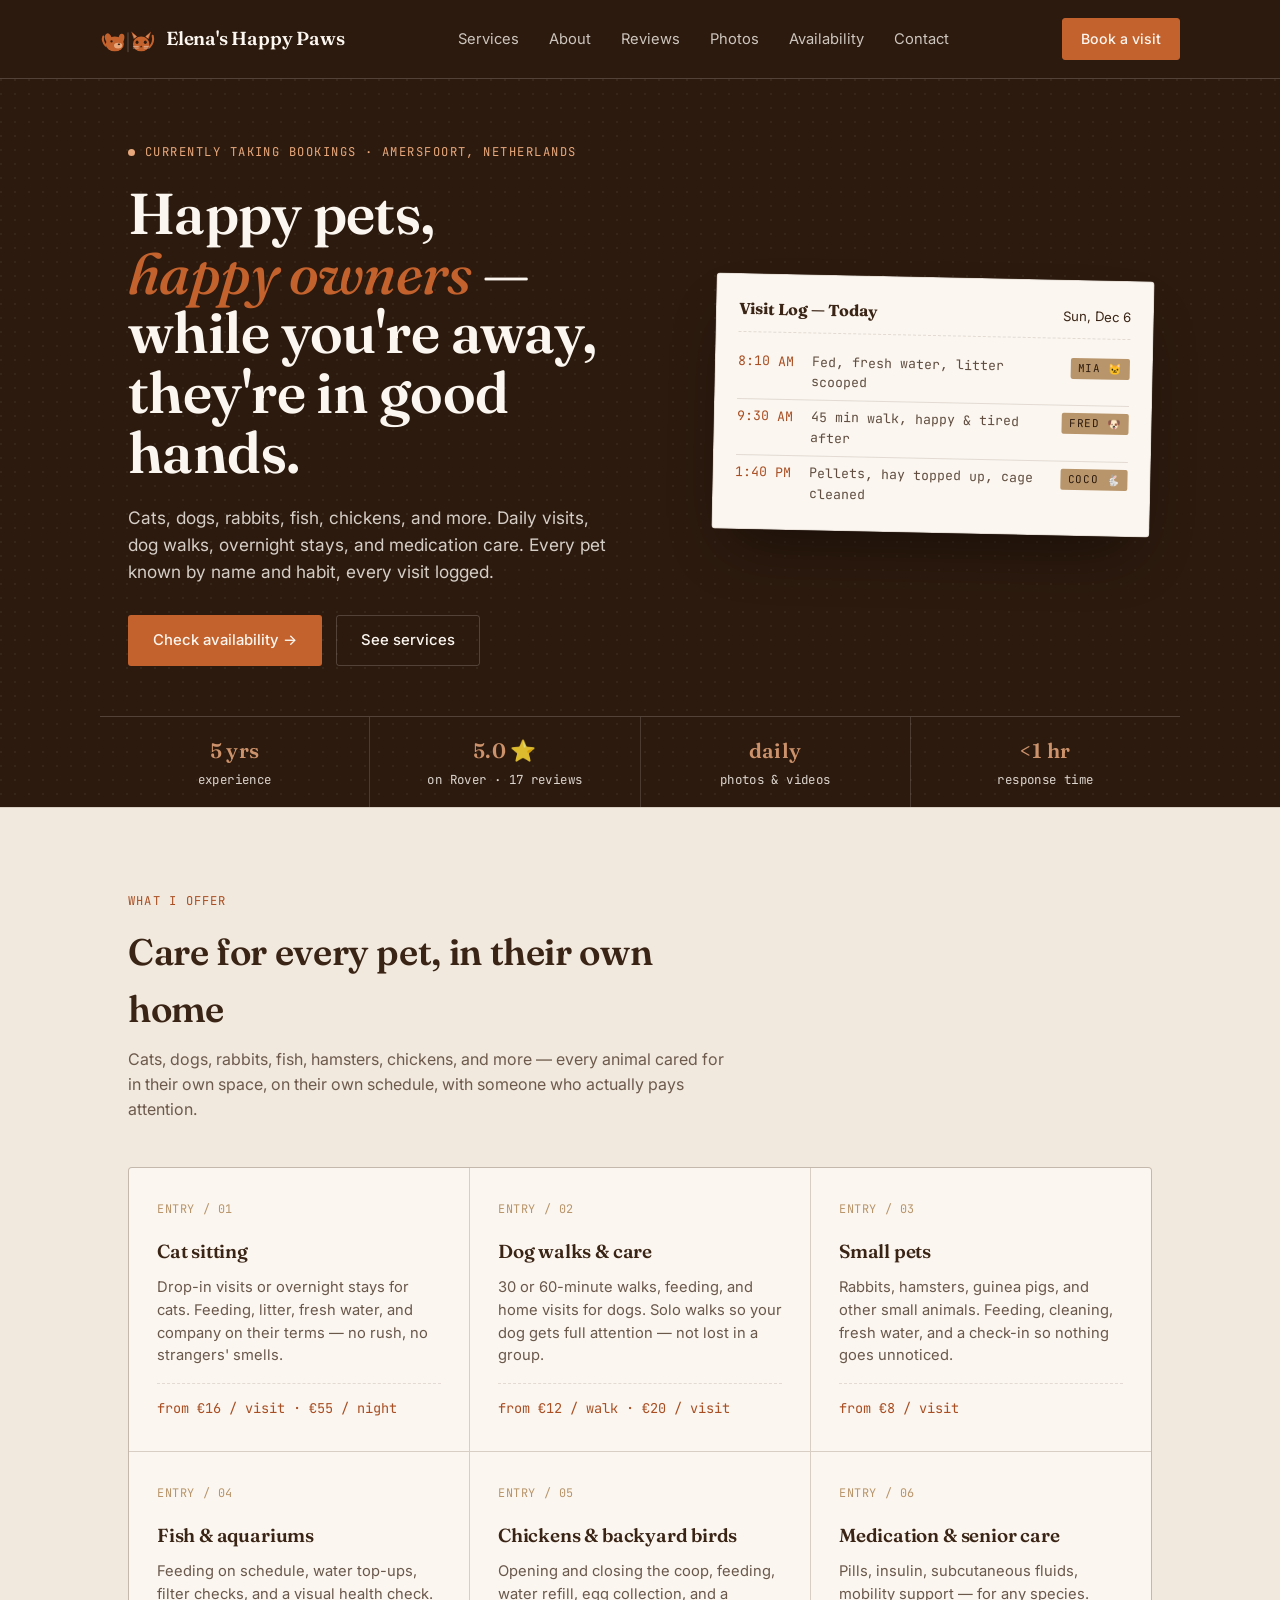
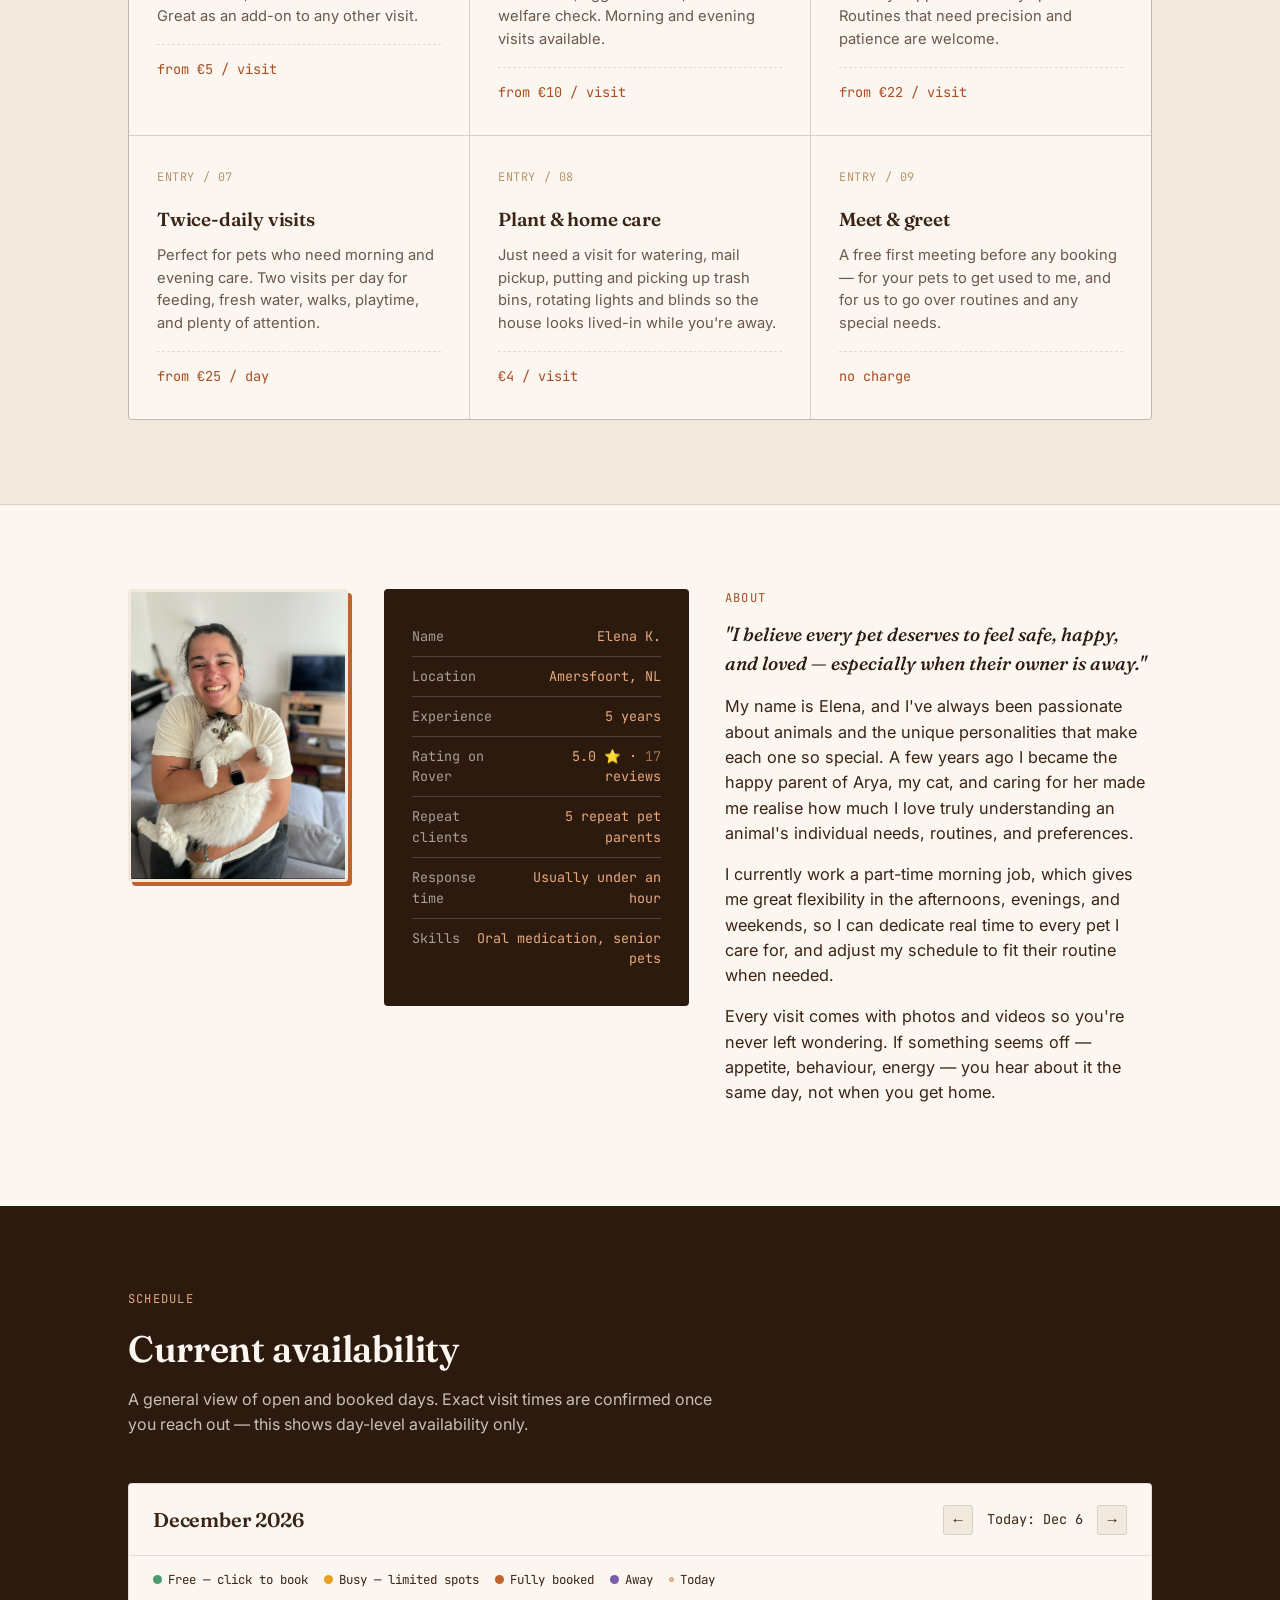
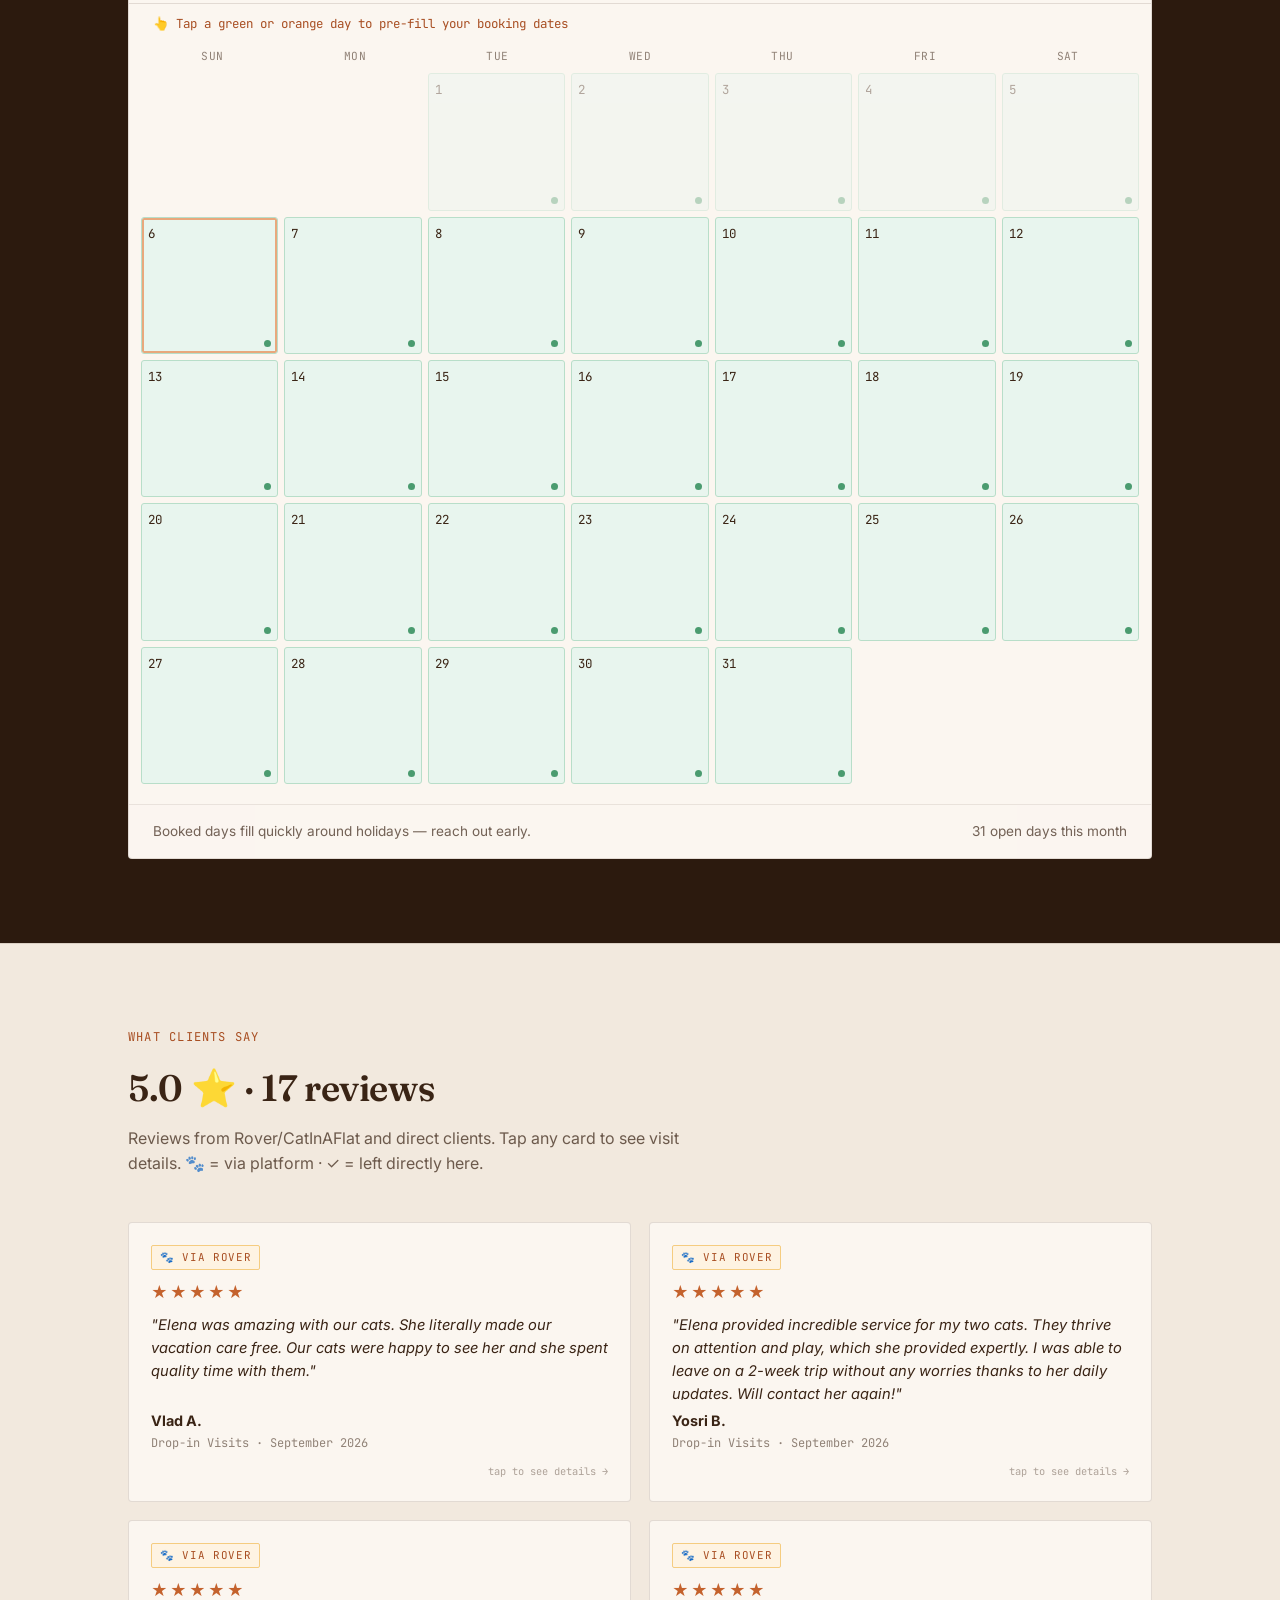
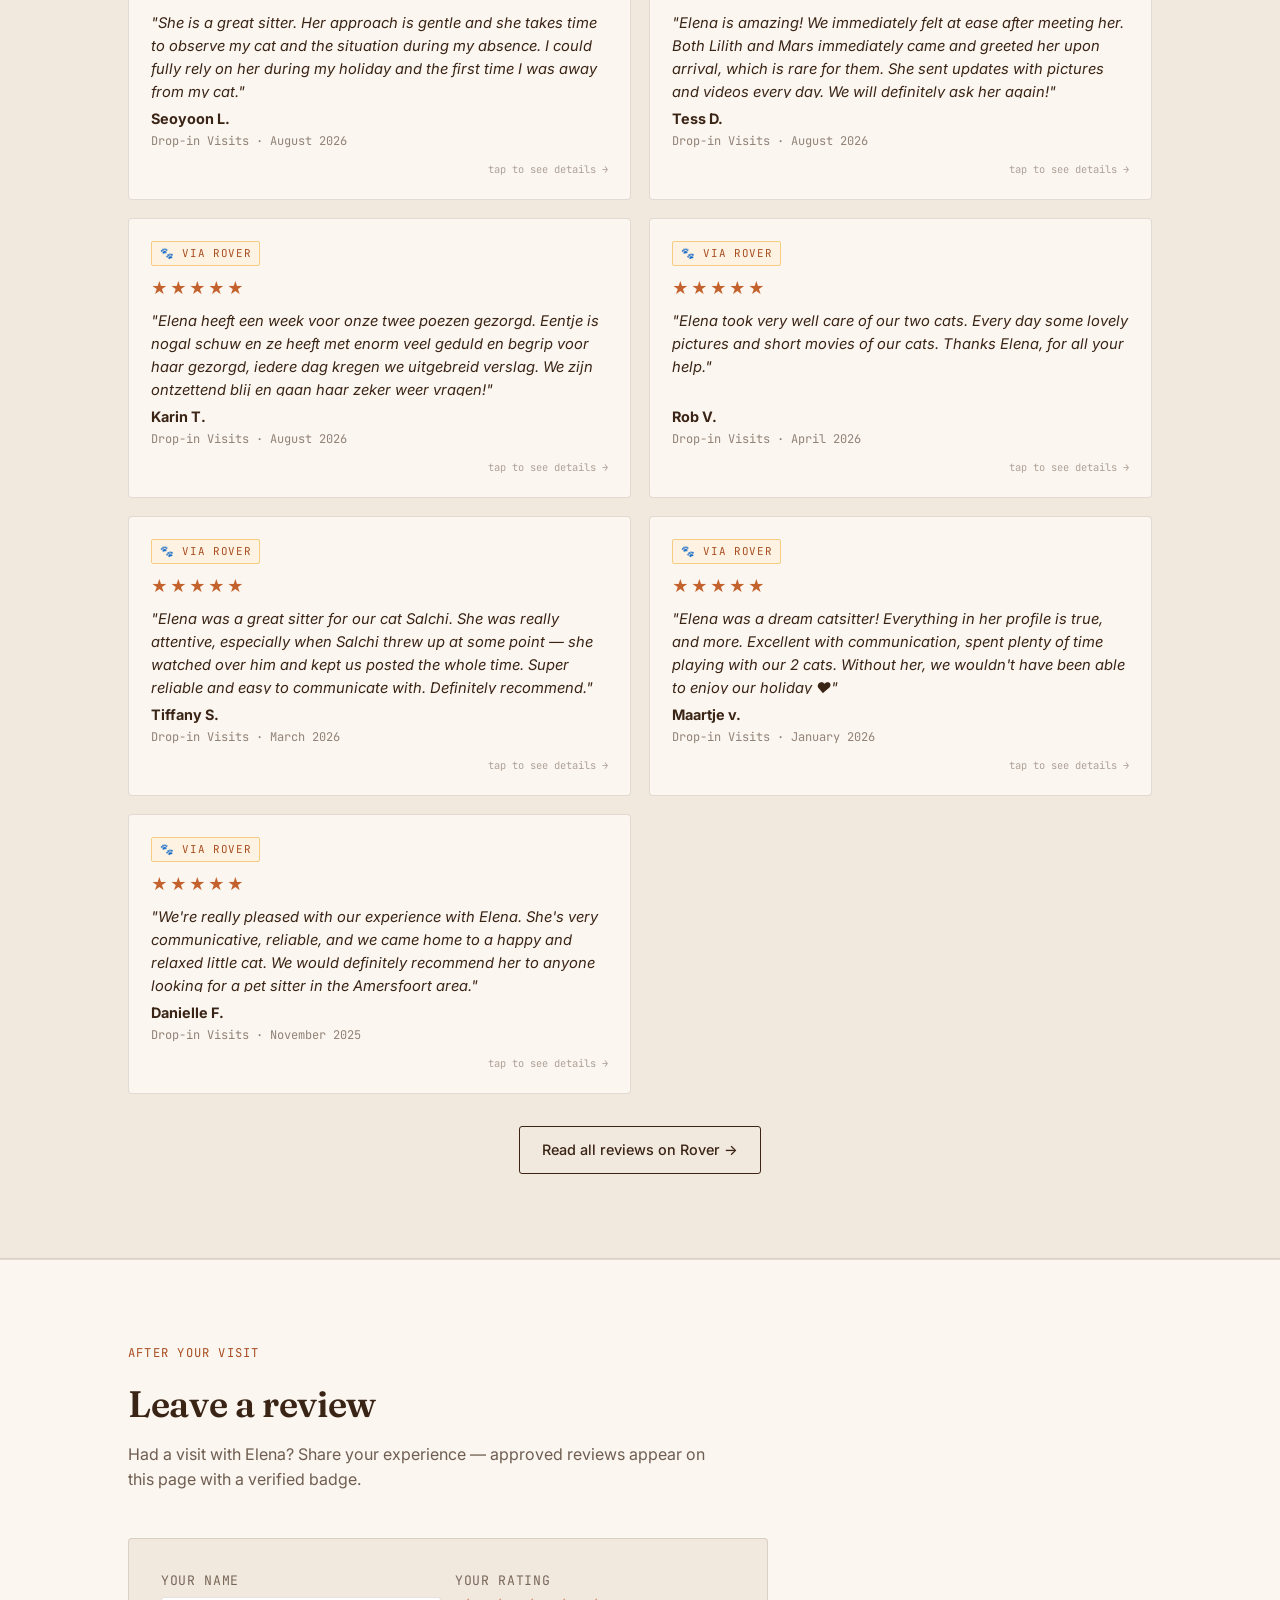
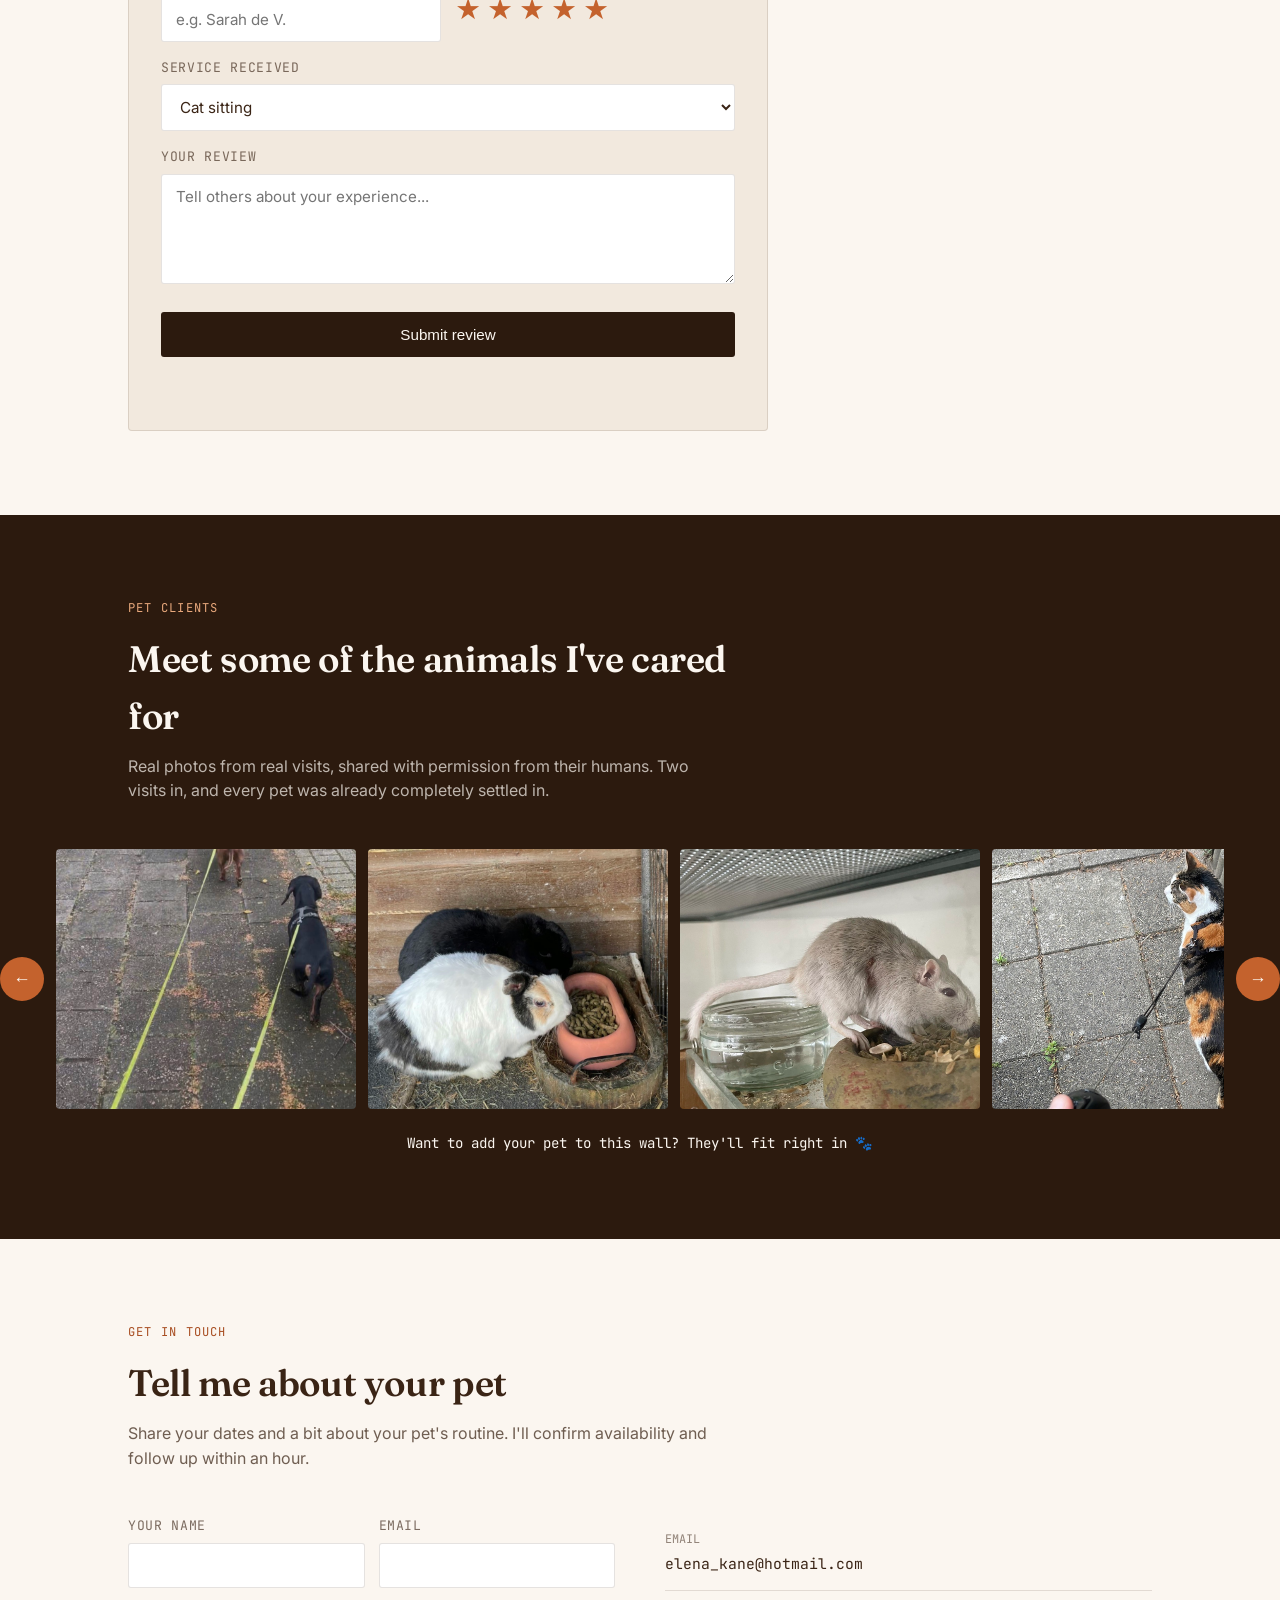
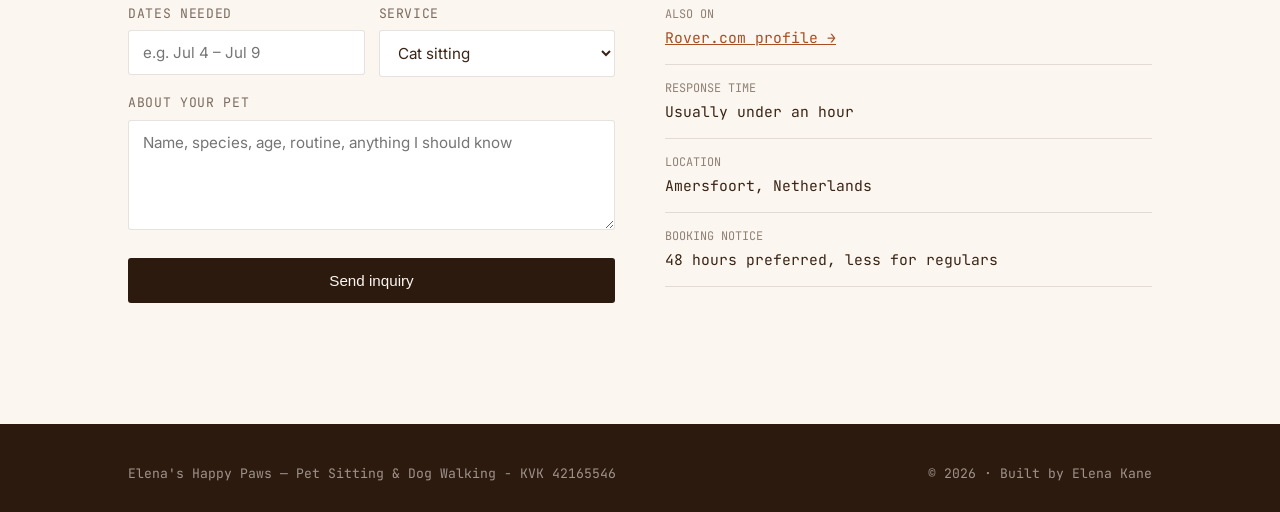
==== commit dbff9a16: "update the grid" ====
--- a/index.html
+++ b/index.html
@@ -320,7 +320,7 @@
 
 <footer>
   <div class="wrap foot-inner">
-    <p>Elena's Happy Paws — Pet Sitting &amp; Dog Walking</p>
+    <p>Elena's Happy Paws — Pet Sitting &amp; Dog Walking - KVK 42165546</p>
     <p>© 2026 · Built by Elena Kane</p>
   </div>
 </footer>
--- a/style.css
+++ b/style.css
@@ -133,10 +133,10 @@
 @media(max-width:700px){.reviews-grid{grid-template-columns:1fr;}}
 
 /* flip card container */
-.review-flip{height:260px;perspective:1000px;cursor:pointer;}
+.review-flip{height:280px;perspective:1000px;cursor:pointer;}
 .review-flip-inner{position:relative;width:100%;height:100%;transition:transform .55s cubic-bezier(.4,0,.2,1);transform-style:preserve-3d;}
 .review-flip.flipped .review-flip-inner{transform:rotateY(180deg);}
-.review-front,.review-back{position:absolute;inset:0;backface-visibility:hidden;-webkit-backface-visibility:hidden;border-radius:4px;border:1px solid var(--line);padding:22px;}
+.review-front,.review-back{position:absolute;inset:0;backface-visibility:hidden;-webkit-backface-visibility:hidden;border-radius:4px;border:1px solid var(--line);padding:22px;overflow:hidden;}
 /* front */
 .review-front{background:var(--paper);display:flex;flex-direction:column;gap:10px;}
 .review-stars{color:var(--clay);font-size:1rem;letter-spacing:2px;}
@@ -146,15 +146,16 @@
 .review-meta span{font-size:.75rem;font-family:'JetBrains Mono',monospace;opacity:.55;}
 .flip-hint{font-family:'JetBrains Mono',monospace;font-size:.65rem;opacity:.4;text-align:right;margin-top:auto;}
 /* back */
-.review-back{background:var(--ink);color:var(--paper);transform:rotateY(180deg);display:flex;flex-direction:column;gap:0;}
-.review-back-photo{width:100%;height:110px;object-fit:cover;border-radius:2px;margin-bottom:14px;background:rgba(255,255,255,.08);}
-.review-back-photo-placeholder{width:100%;height:110px;border-radius:2px;margin-bottom:14px;background:rgba(255,255,255,.06);border:1px dashed rgba(255,255,255,.2);display:flex;align-items:center;justify-content:center;font-family:'JetBrains Mono',monospace;font-size:.7rem;opacity:.5;color:var(--paper);}
-.review-back h4{font-family:'Fraunces',serif;font-size:1.05rem;margin-bottom:6px;color:var(--paper);}
-.review-back-row{display:flex;gap:8px;align-items:baseline;font-family:'JetBrains Mono',monospace;font-size:.78rem;padding:7px 0;border-bottom:1px solid var(--line-light);}
-.review-back-row:last-child{border-bottom:none;}
-.review-back-row .rb-label{opacity:.5;flex:none;width:72px;}
+.review-back{background:var(--ink);color:var(--paper);transform:rotateY(180deg);display:flex;flex-direction:column;gap:0;padding:0;}
+.review-back-photo{width:100%;height:120px;object-fit:cover;object-position:center;display:block;flex:none;border-radius:4px 4px 0 0;}
+.review-back-photo-placeholder{width:100%;height:120px;flex:none;background:rgba(255,255,255,.06);border-bottom:1px dashed rgba(255,255,255,.2);display:flex;align-items:center;justify-content:center;font-family:'JetBrains Mono',monospace;font-size:.7rem;opacity:.5;color:var(--paper);border-radius:4px 4px 0 0;}
+.review-back-content{padding:16px 22px;display:flex;flex-direction:column;flex:1;overflow:hidden;}
+.review-back h4{font-family:'Fraunces',serif;font-size:1rem;margin-bottom:8px;color:var(--paper);}
+.review-back-row{display:flex;gap:8px;align-items:baseline;font-family:'JetBrains Mono',monospace;font-size:.73rem;padding:4px 0;border-bottom:1px solid var(--line-light);}
+.review-back-row:last-of-type{border-bottom:none;}
+.review-back-row .rb-label{opacity:.5;flex:none;width:68px;}
 .review-back-row .rb-val{color:var(--ochre);}
-.flip-back-hint{font-family:'JetBrains Mono',monospace;font-size:.65rem;opacity:.35;text-align:right;margin-top:auto;}
+.flip-back-hint{font-family:'JetBrains Mono',monospace;font-size:.65rem;opacity:.35;text-align:right;margin-top:auto;padding-top:6px;}
 
 /* badges */
 .review-badge{display:inline-flex;align-items:center;gap:5px;font-family:'JetBrains Mono',monospace;font-size:.68rem;text-transform:uppercase;letter-spacing:.06em;padding:3px 8px;border-radius:2px;align-self:flex-start;}
@@ -213,4 +214,4 @@
 
 /* ---------- REVEAL ---------- */
 .reveal{opacity:0;transform:translateY(16px);transition:opacity .6s ease,transform .6s ease;}
-.reveal.is-visible{opacity:1;transform:translateY(0);}
+.reveal.is-visible{opacity:1;transform:translateY(0);}
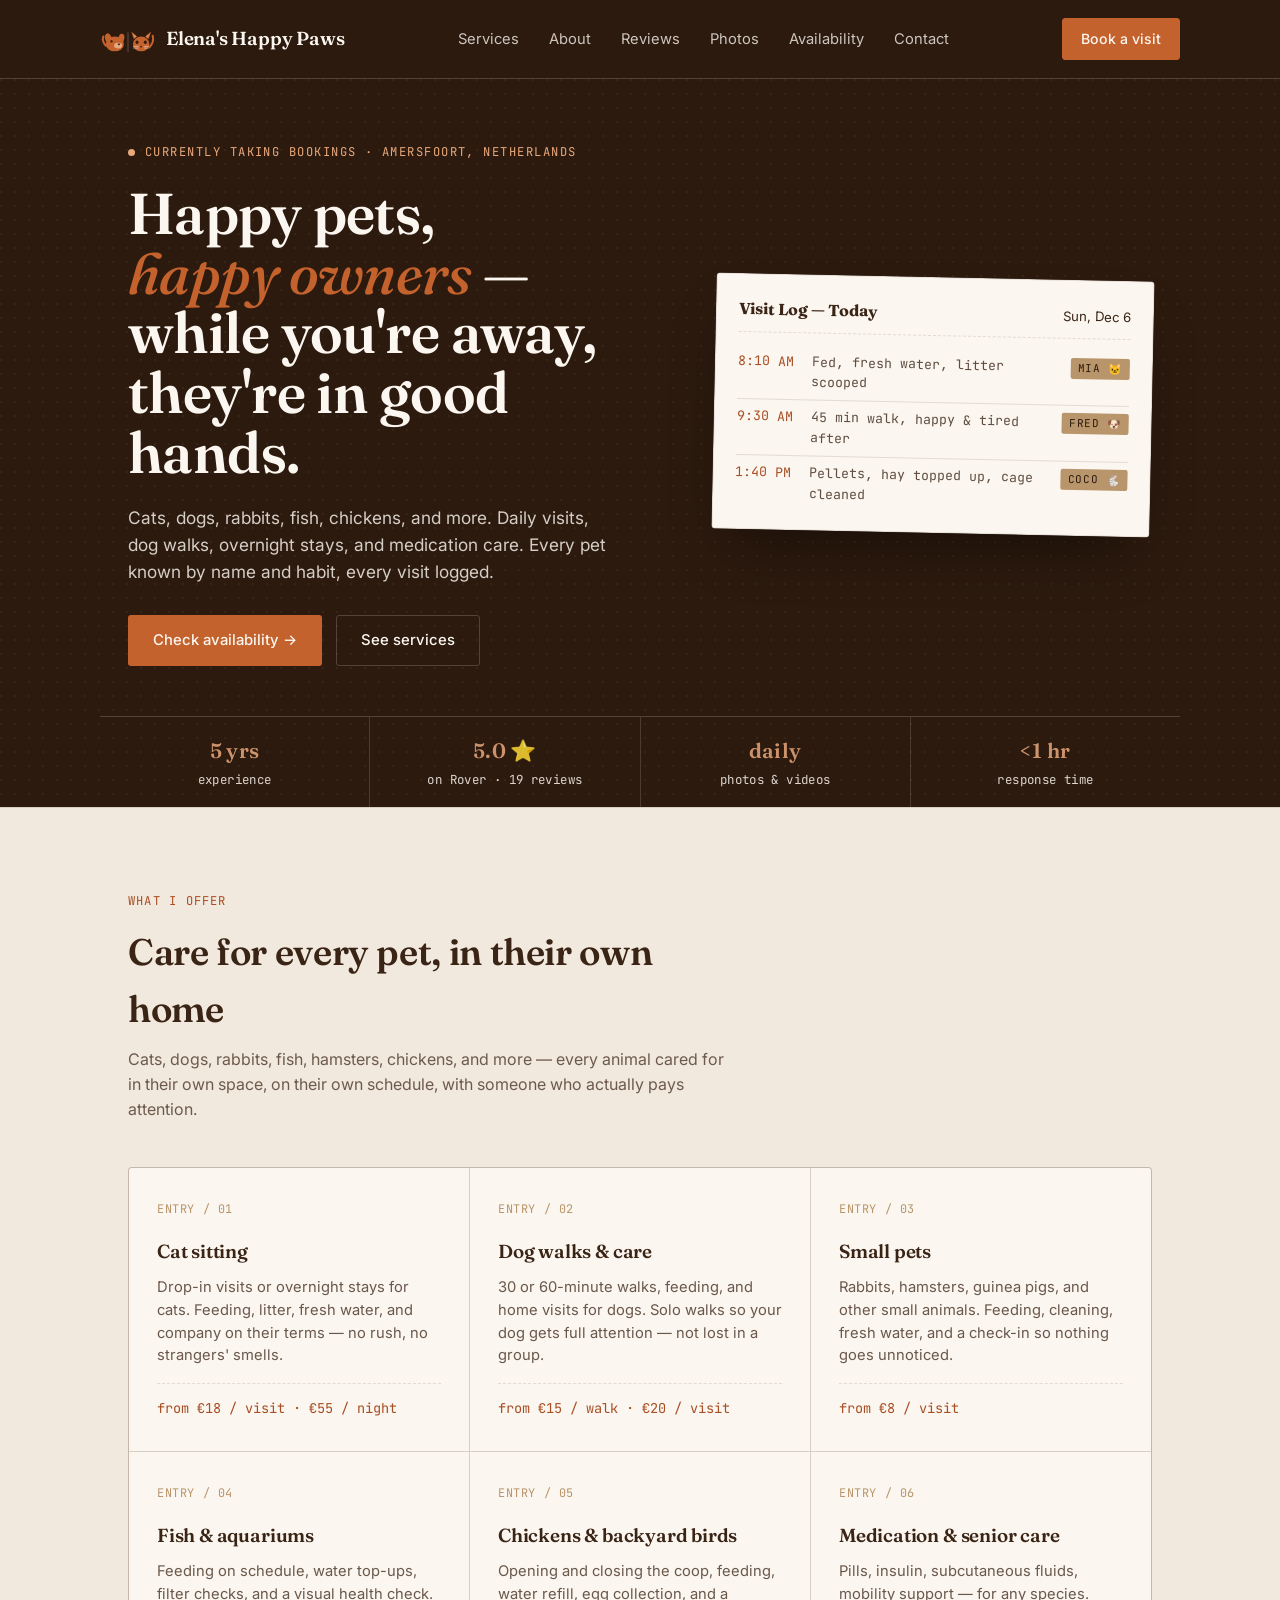
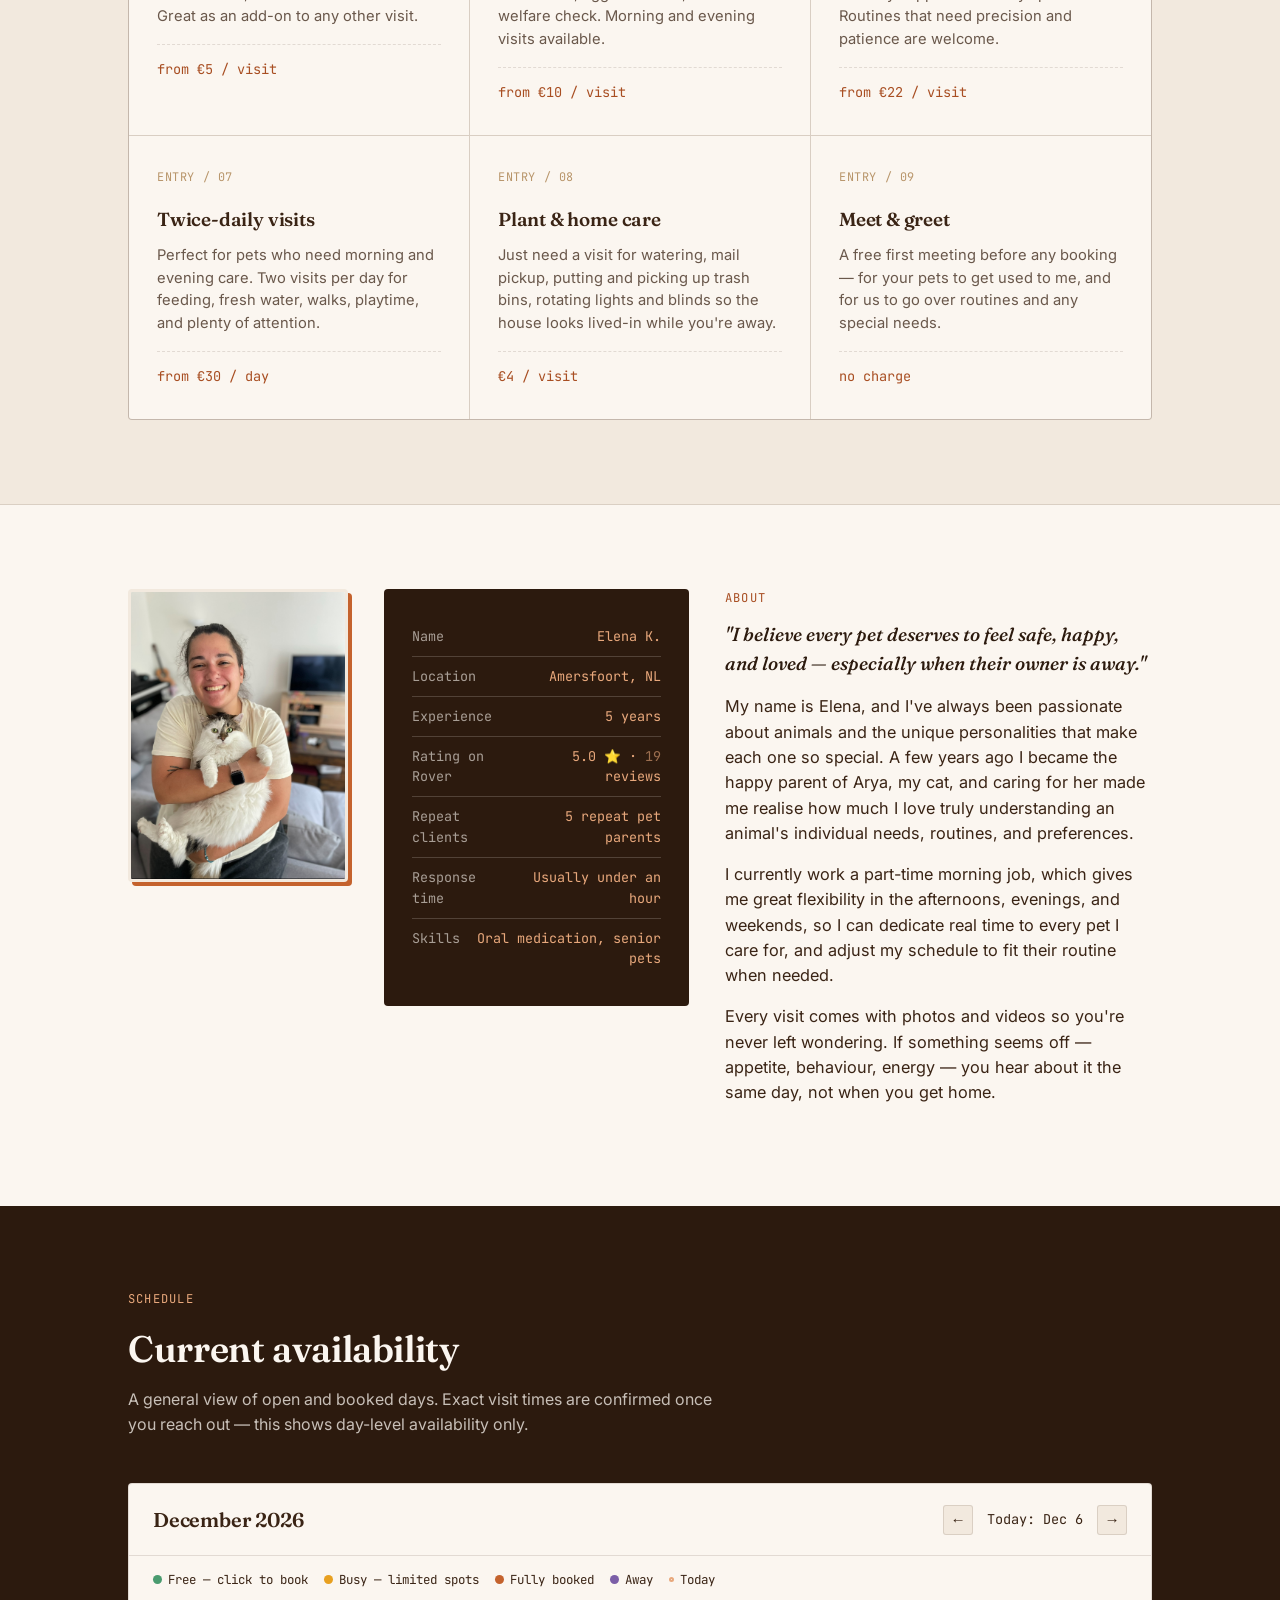
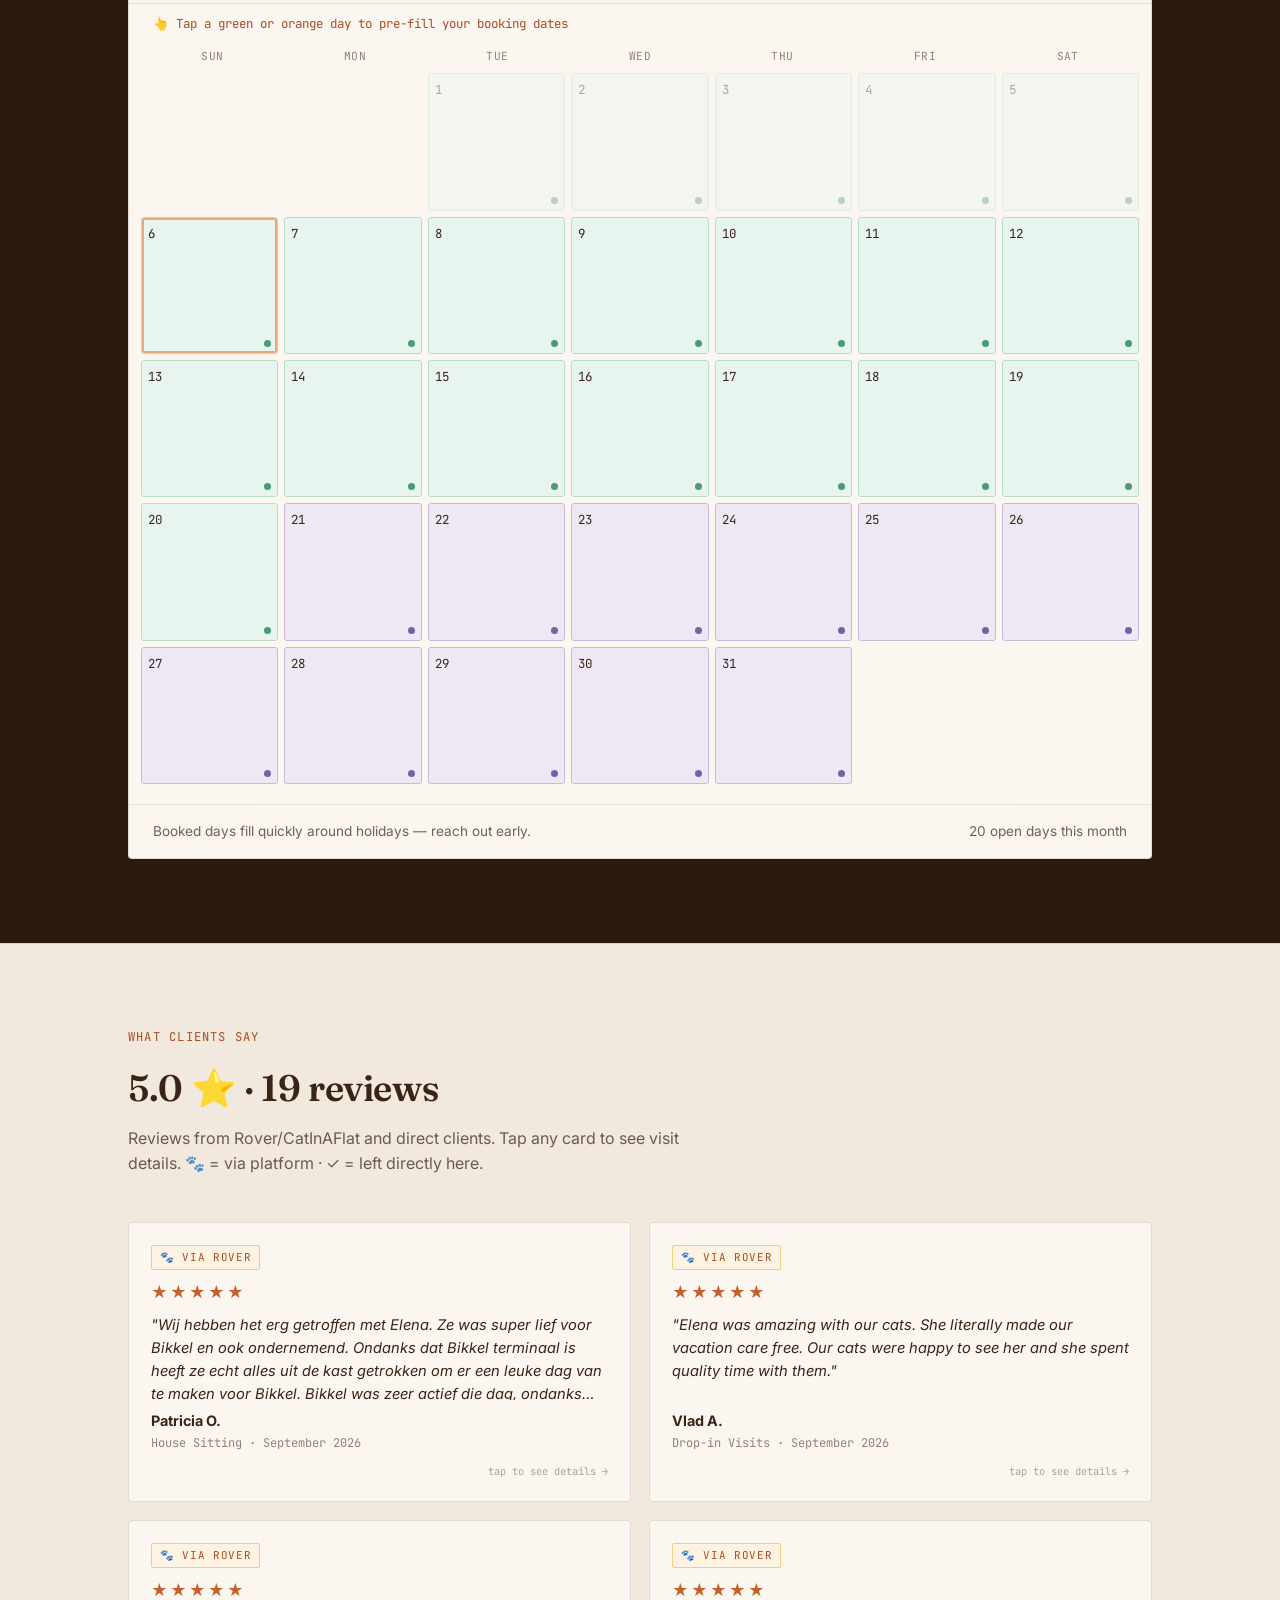
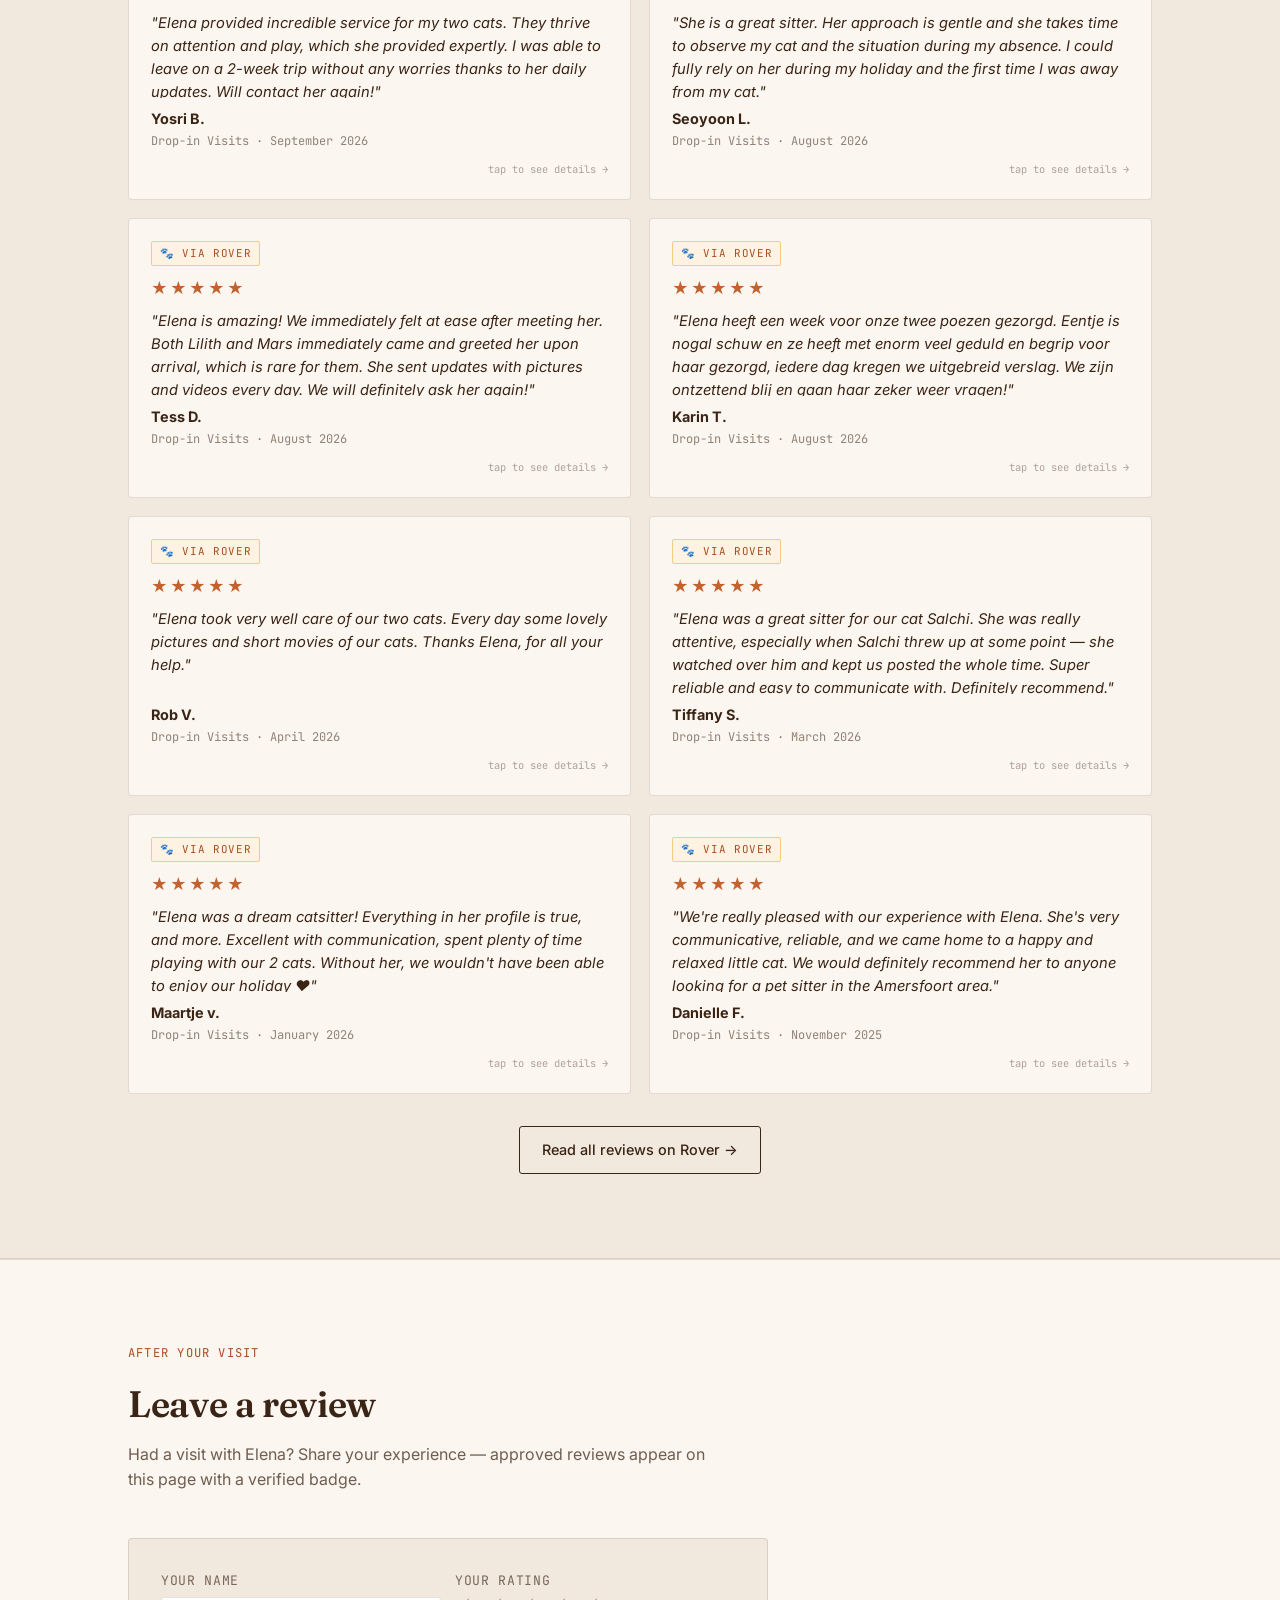
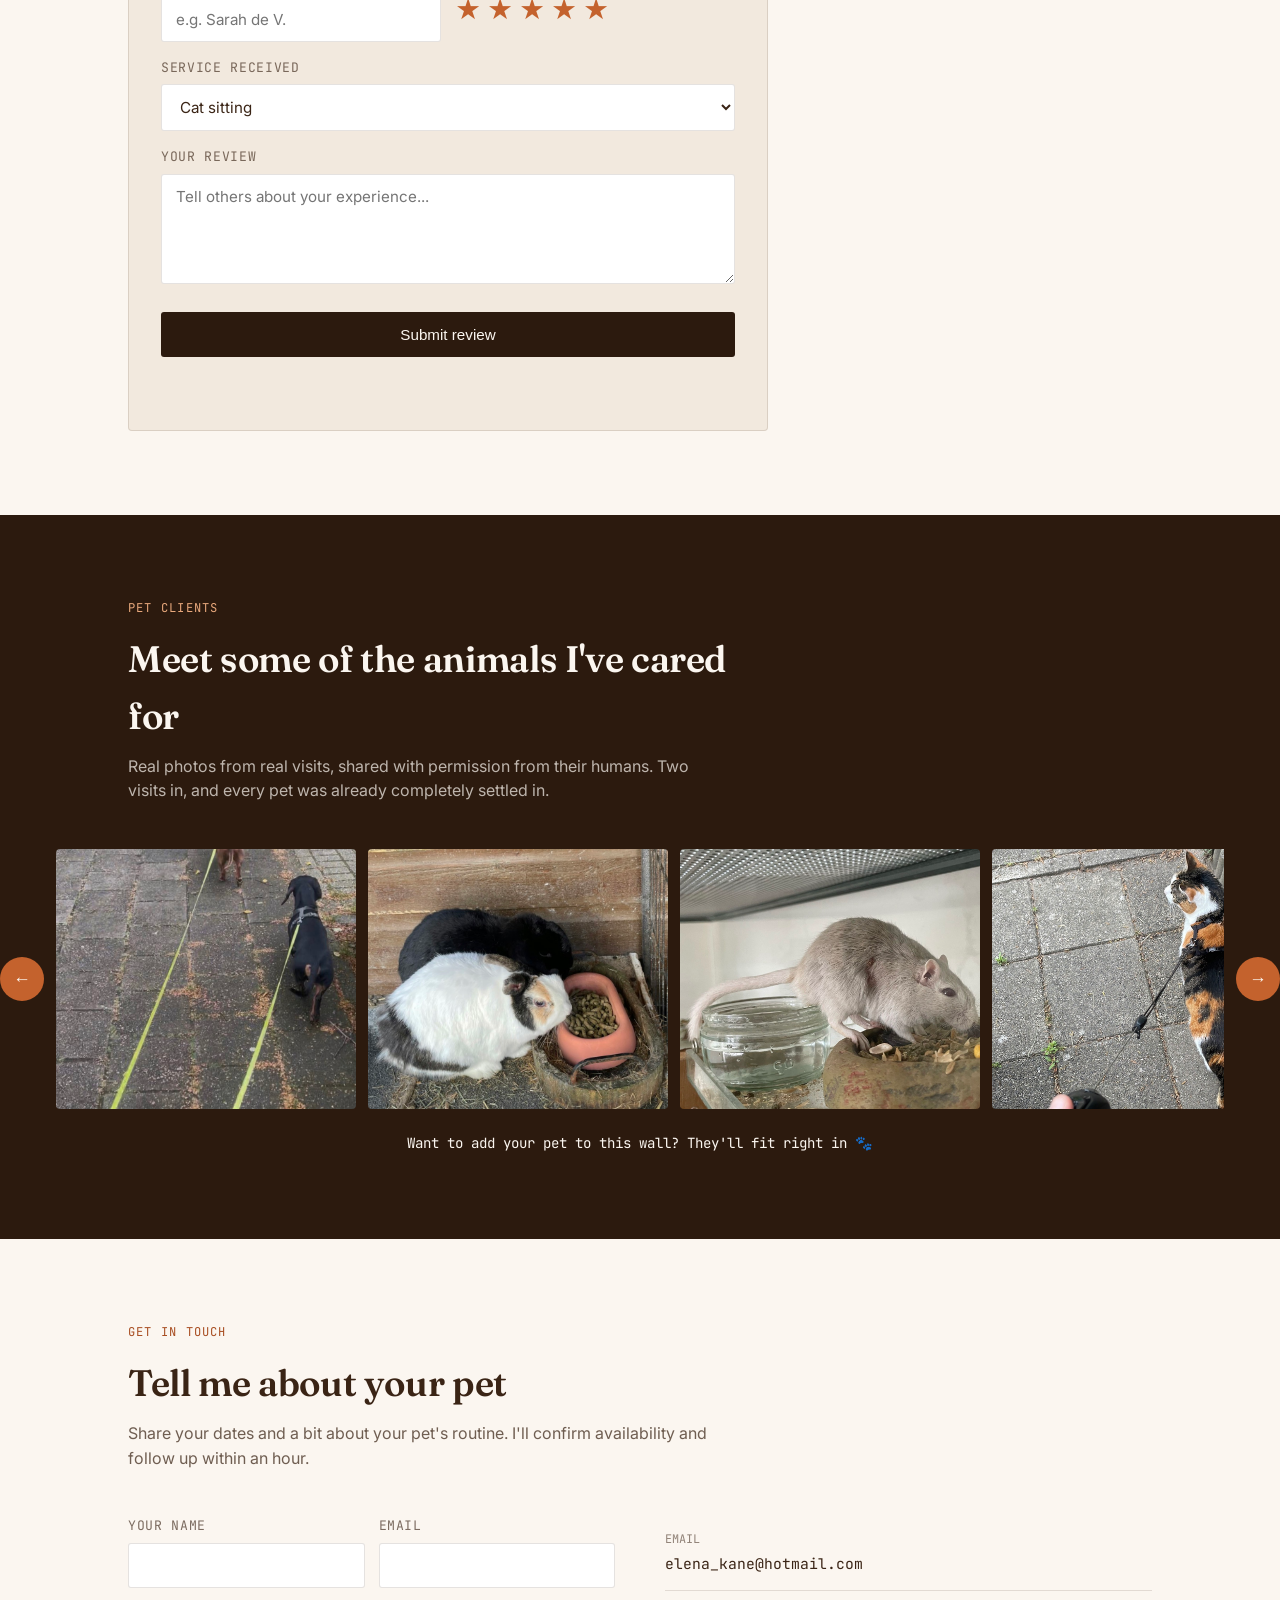
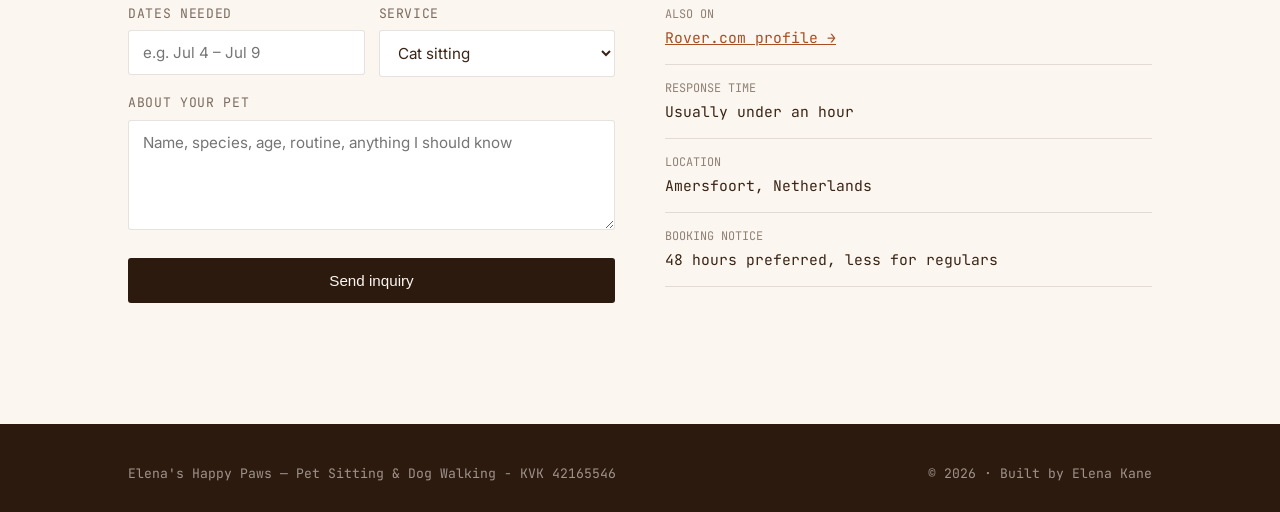
==== commit 199a3b5c: "updated text" ====
--- a/index.html
+++ b/index.html
@@ -95,13 +95,13 @@
         <p>Cats, dogs, rabbits, fish, hamsters, chickens, and more — every animal cared for in their own space, on their own schedule, with someone who actually pays attention.</p>
       </div>
       <div class="service-grid reveal">
-        <div class="service-card"><div class="entry-no">ENTRY / 01</div><h3>Cat sitting</h3><p>Drop-in visits or overnight stays for cats. Feeding, litter, fresh water, and company on their terms — no rush, no strangers' smells.</p><div class="service-price">from €16 / visit · €55 / night</div></div>
-        <div class="service-card"><div class="entry-no">ENTRY / 02</div><h3>Dog walks &amp; care</h3><p>30 or 60-minute walks, feeding, and home visits for dogs. Solo walks so your dog gets full attention — not lost in a group.</p><div class="service-price">from €12 / walk · €20 / visit</div></div>
+        <div class="service-card"><div class="entry-no">ENTRY / 01</div><h3>Cat sitting</h3><p>Drop-in visits or overnight stays for cats. Feeding, litter, fresh water, and company on their terms — no rush, no strangers' smells.</p><div class="service-price">from €18 / visit · €55 / night</div></div>
+        <div class="service-card"><div class="entry-no">ENTRY / 02</div><h3>Dog walks &amp; care</h3><p>30 or 60-minute walks, feeding, and home visits for dogs. Solo walks so your dog gets full attention — not lost in a group.</p><div class="service-price">from €15 / walk · €20 / visit</div></div>
         <div class="service-card"><div class="entry-no">ENTRY / 03</div><h3>Small pets</h3><p>Rabbits, hamsters, guinea pigs, and other small animals. Feeding, cleaning, fresh water, and a check-in so nothing goes unnoticed.</p><div class="service-price">from €8 / visit</div></div>
         <div class="service-card"><div class="entry-no">ENTRY / 04</div><h3>Fish &amp; aquariums</h3><p>Feeding on schedule, water top-ups, filter checks, and a visual health check. Great as an add-on to any other visit.</p><div class="service-price">from €5 / visit</div></div>
         <div class="service-card"><div class="entry-no">ENTRY / 05</div><h3>Chickens &amp; backyard birds</h3><p>Opening and closing the coop, feeding, water refill, egg collection, and a welfare check. Morning and evening visits available.</p><div class="service-price">from €10 / visit</div></div>
         <div class="service-card"><div class="entry-no">ENTRY / 06</div><h3>Medication &amp; senior care</h3><p>Pills, insulin, subcutaneous fluids, mobility support — for any species. Routines that need precision and patience are welcome.</p><div class="service-price">from €22 / visit</div></div>
-        <div class="service-card"><div class="entry-no">ENTRY / 07</div><h3>Twice-daily visits</h3><p>Perfect for pets who need morning and evening care. Two visits per day for feeding, fresh water, walks, playtime, and plenty of attention.</p><div class="service-price">from €25 / day</div></div>
+        <div class="service-card"><div class="entry-no">ENTRY / 07</div><h3>Twice-daily visits</h3><p>Perfect for pets who need morning and evening care. Two visits per day for feeding, fresh water, walks, playtime, and plenty of attention.</p><div class="service-price">from €30 / day</div></div>
         <div class="service-card"><div class="entry-no">ENTRY / 08</div><h3>Plant &amp; home care</h3><p>Just need a visit for watering, mail pickup, putting and picking up trash bins, rotating lights and blinds so the house looks lived-in while you're away.</p><div class="service-price">€4 / visit</div></div>
         <div class="service-card"><div class="entry-no">ENTRY / 09</div><h3>Meet &amp; greet</h3><p>A free first meeting before any booking — for your pets to get used to me, and for us to go over routines and any special needs.</p><div class="service-price">no charge</div></div>
       </div>
@@ -324,7 +324,7 @@
     <p>© 2026 · Built by Elena Kane</p>
   </div>
 </footer>
-
+<meta name="description" content="Elena's Happy Paws — pet sitting and dog walking in Amersfoort. Cats, dogs, rabbits and more. Daily visits, overnight stays, medication care. 5.0 ⭐ on Rover.">
 <script src="script.js"></script>
 </body>
 </html>
